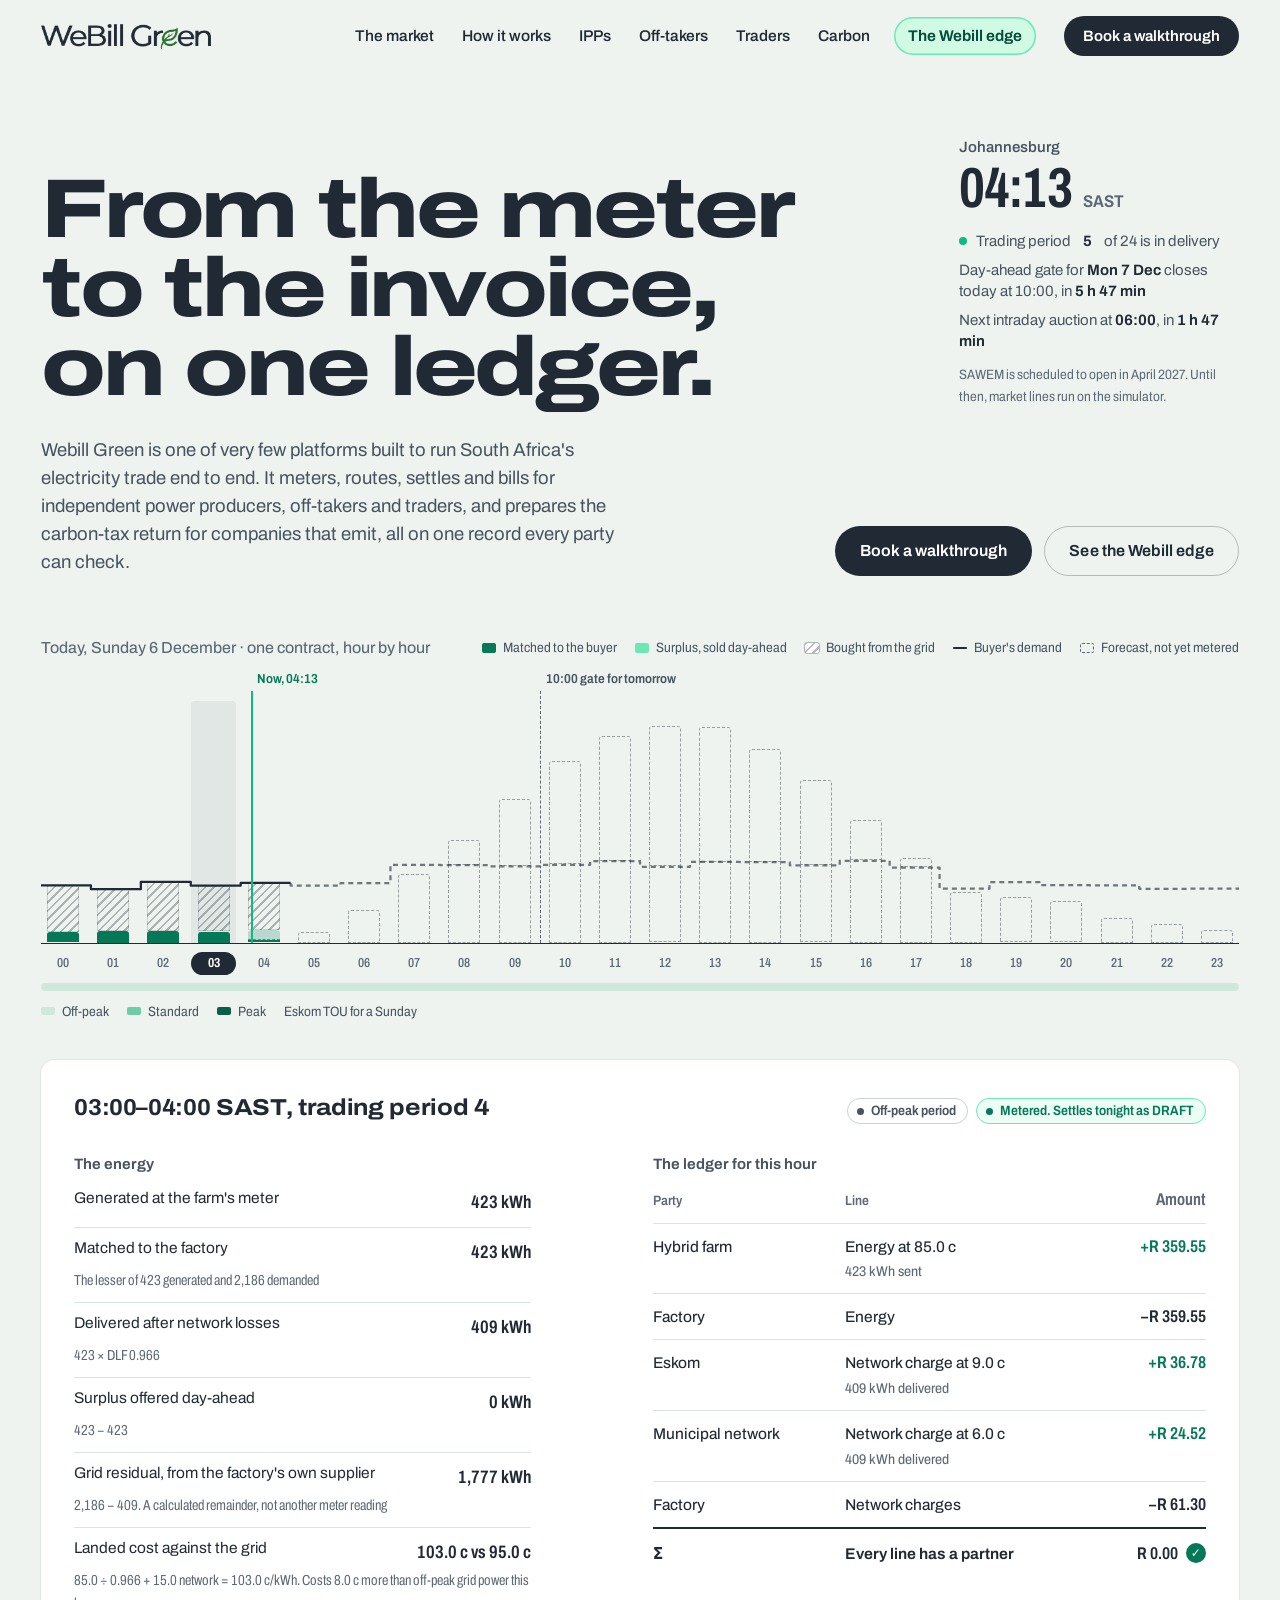
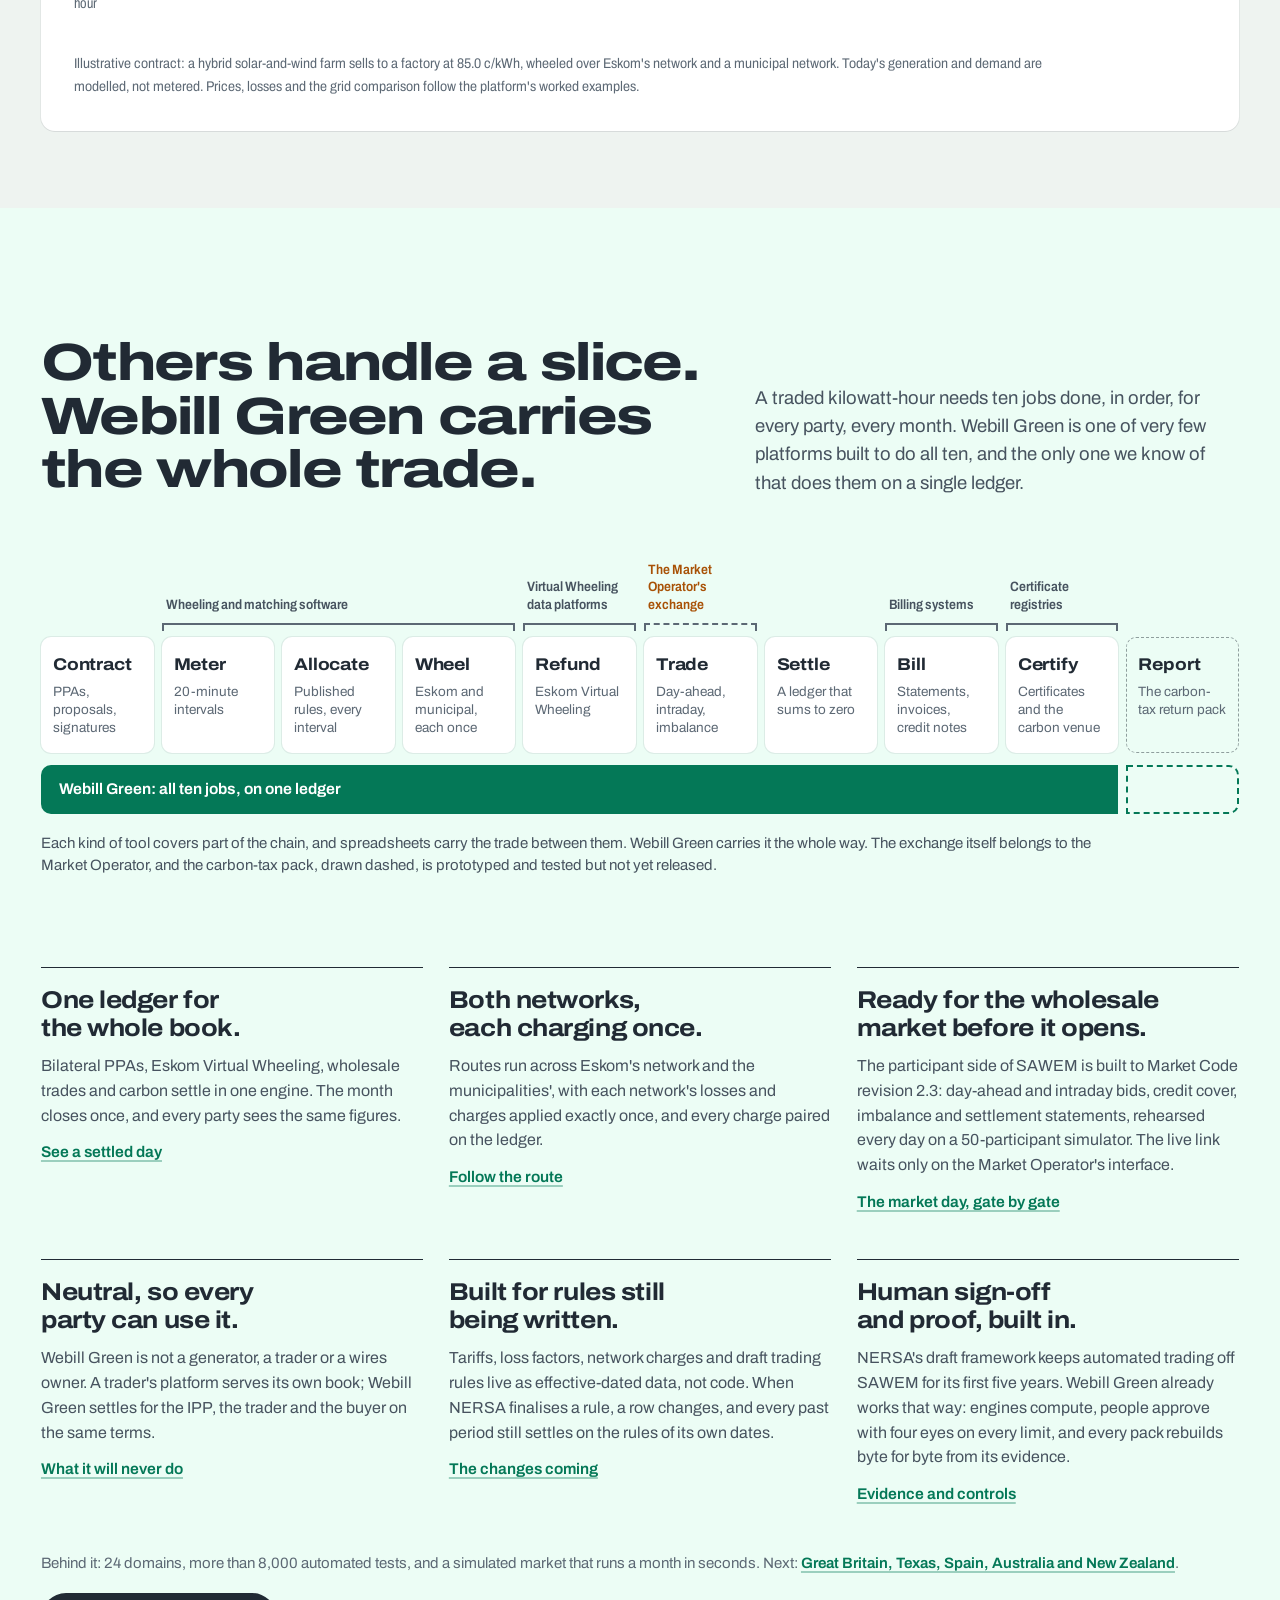
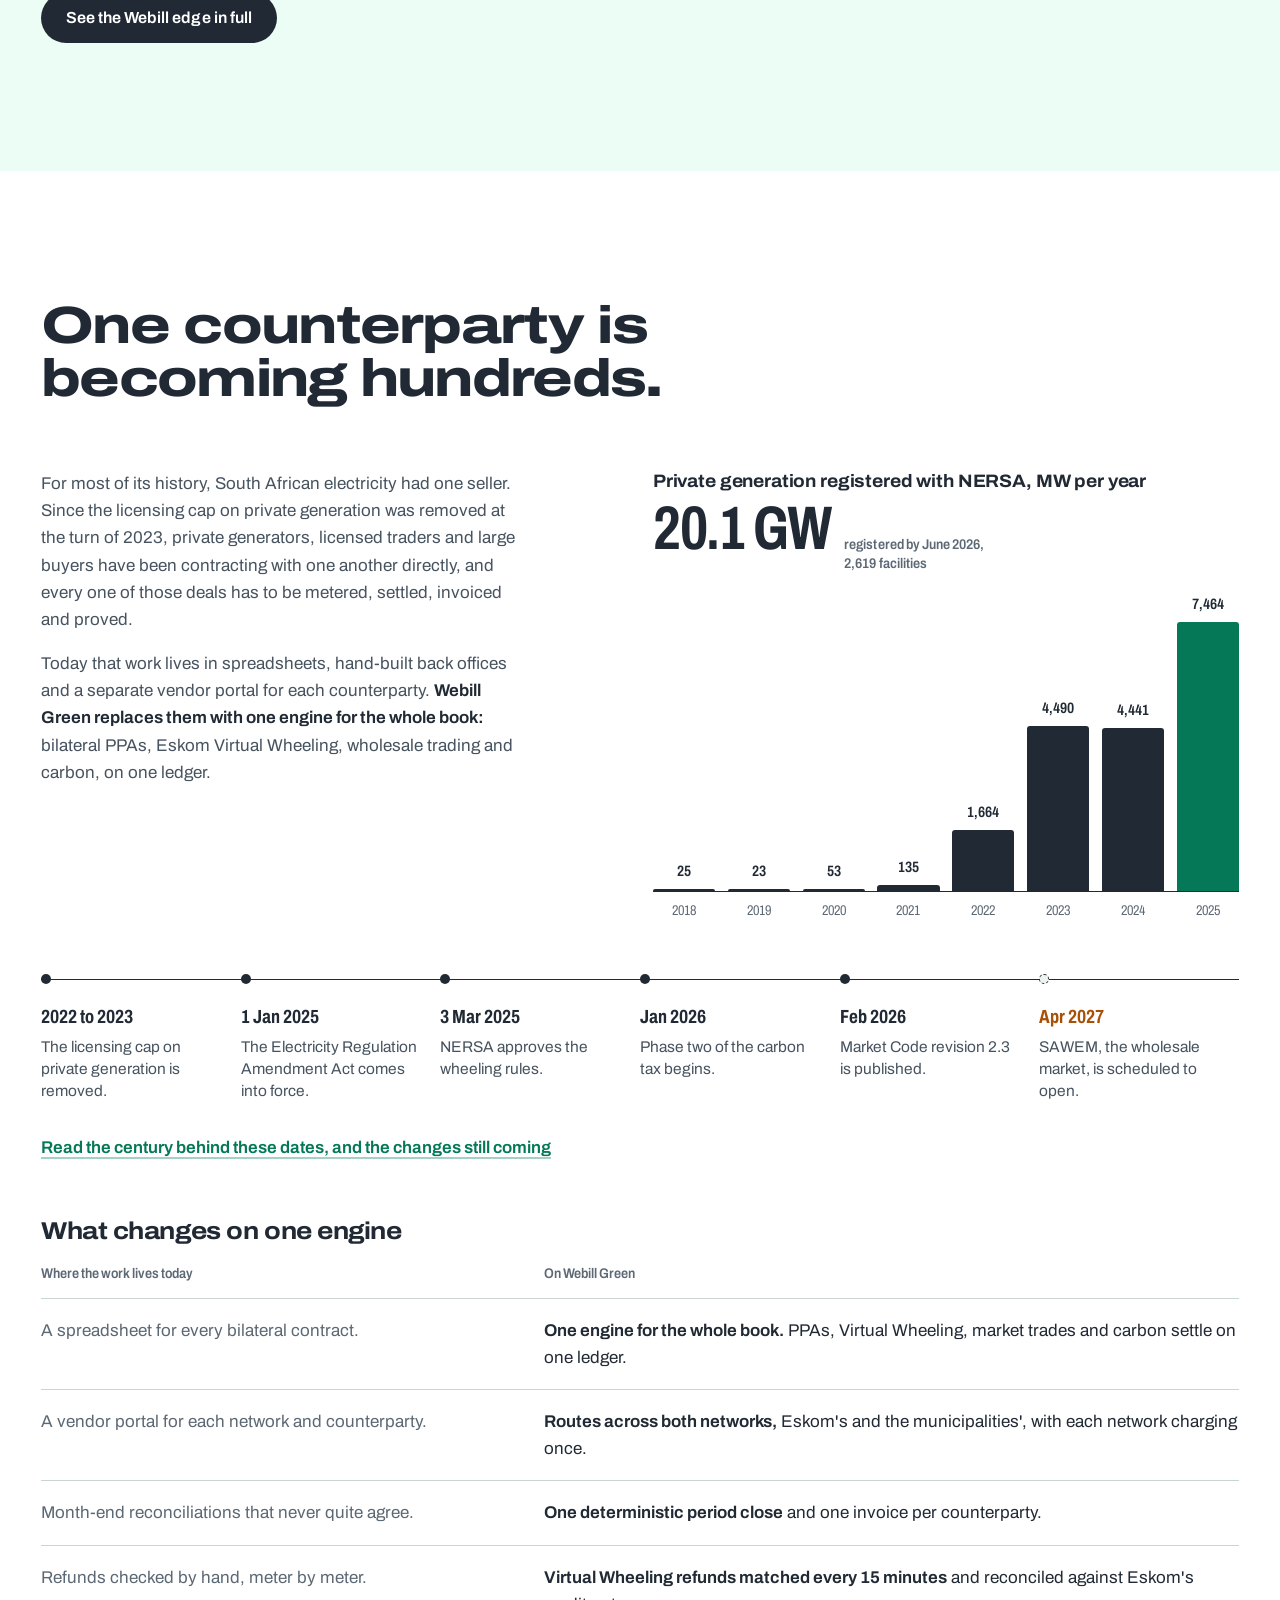
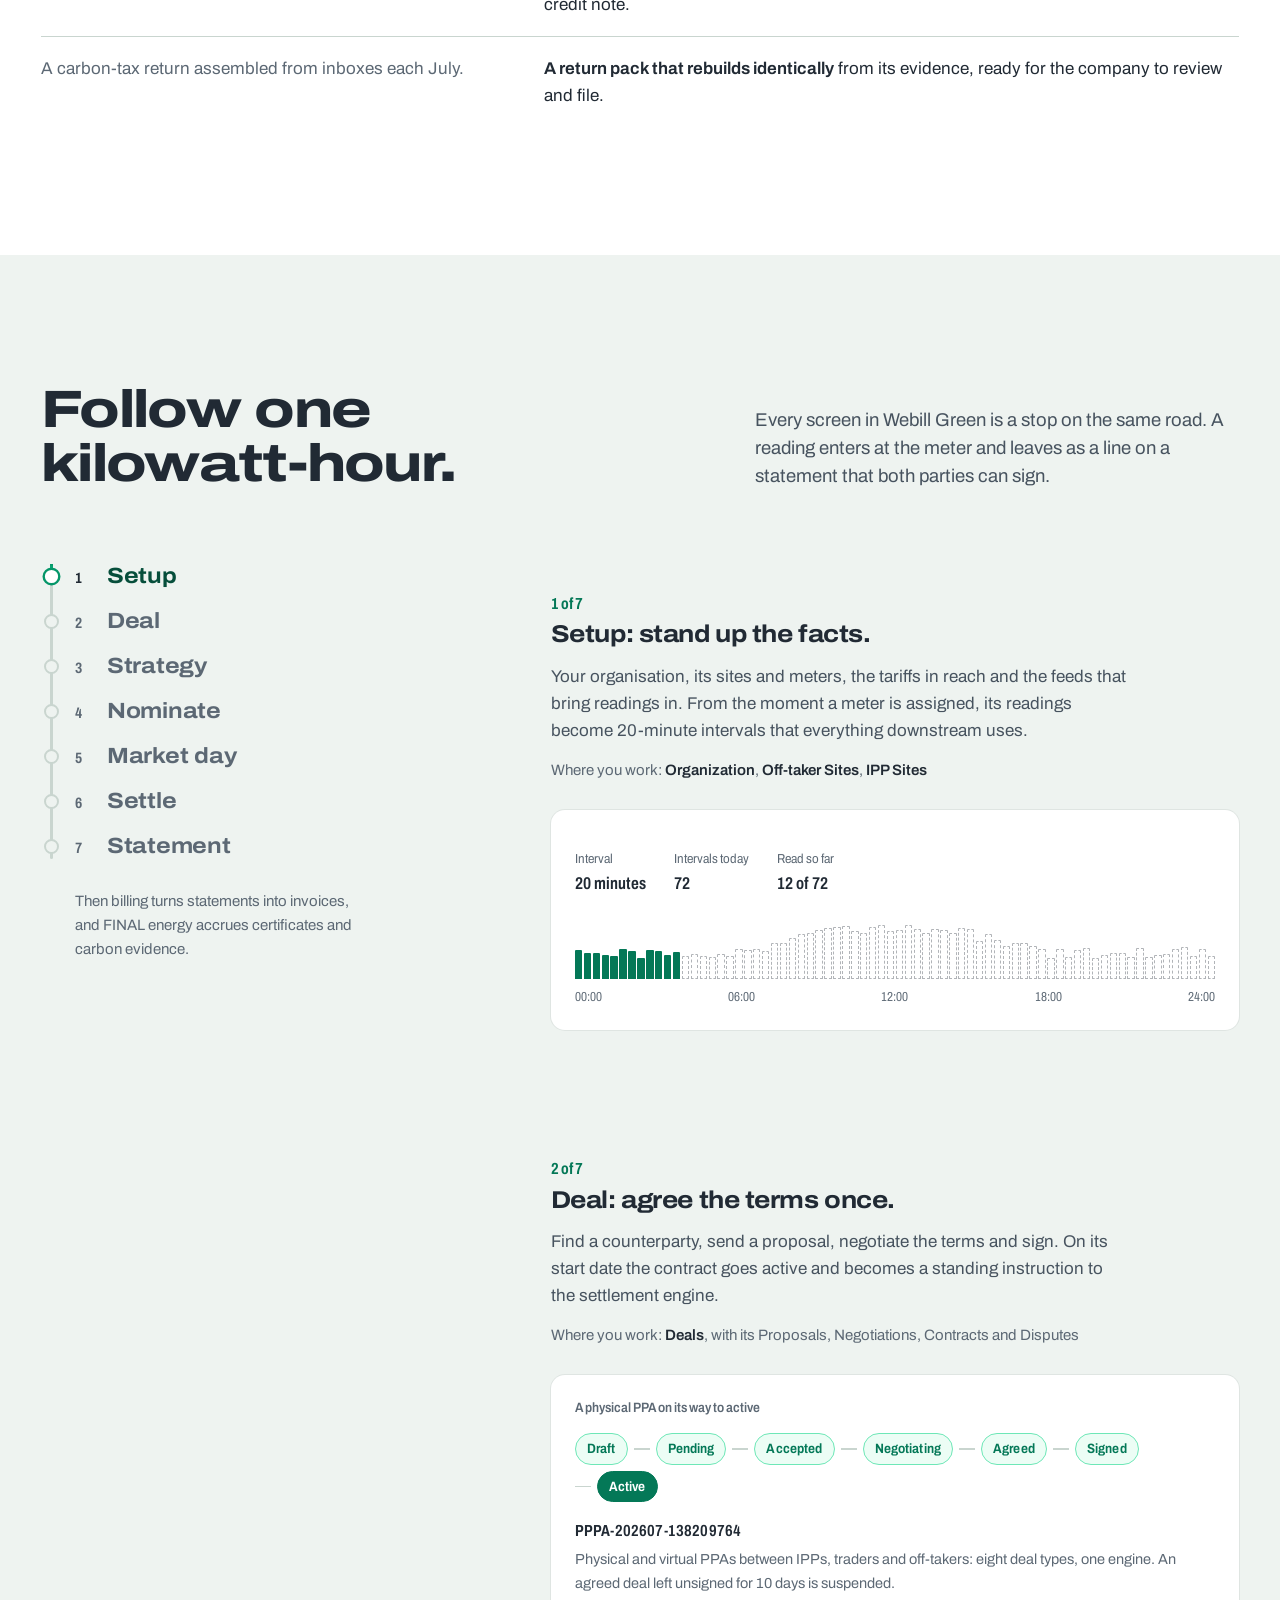
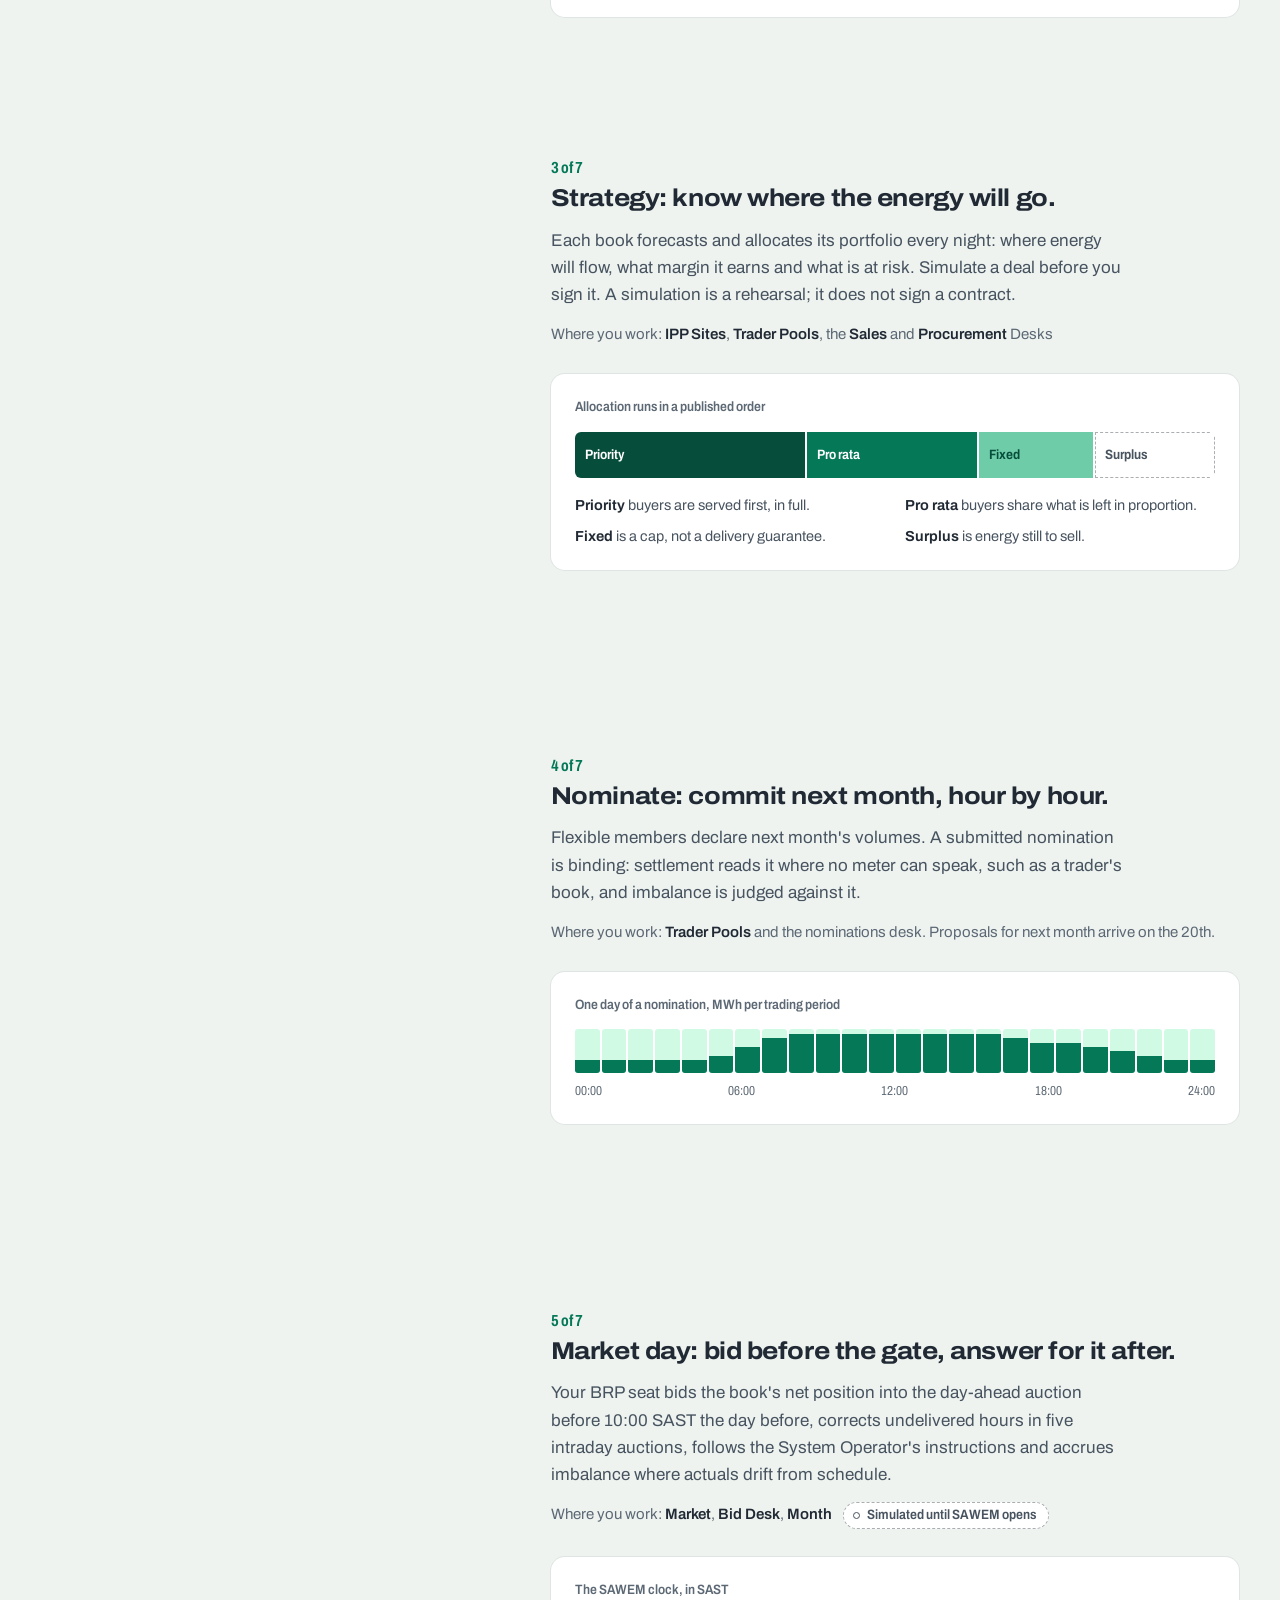
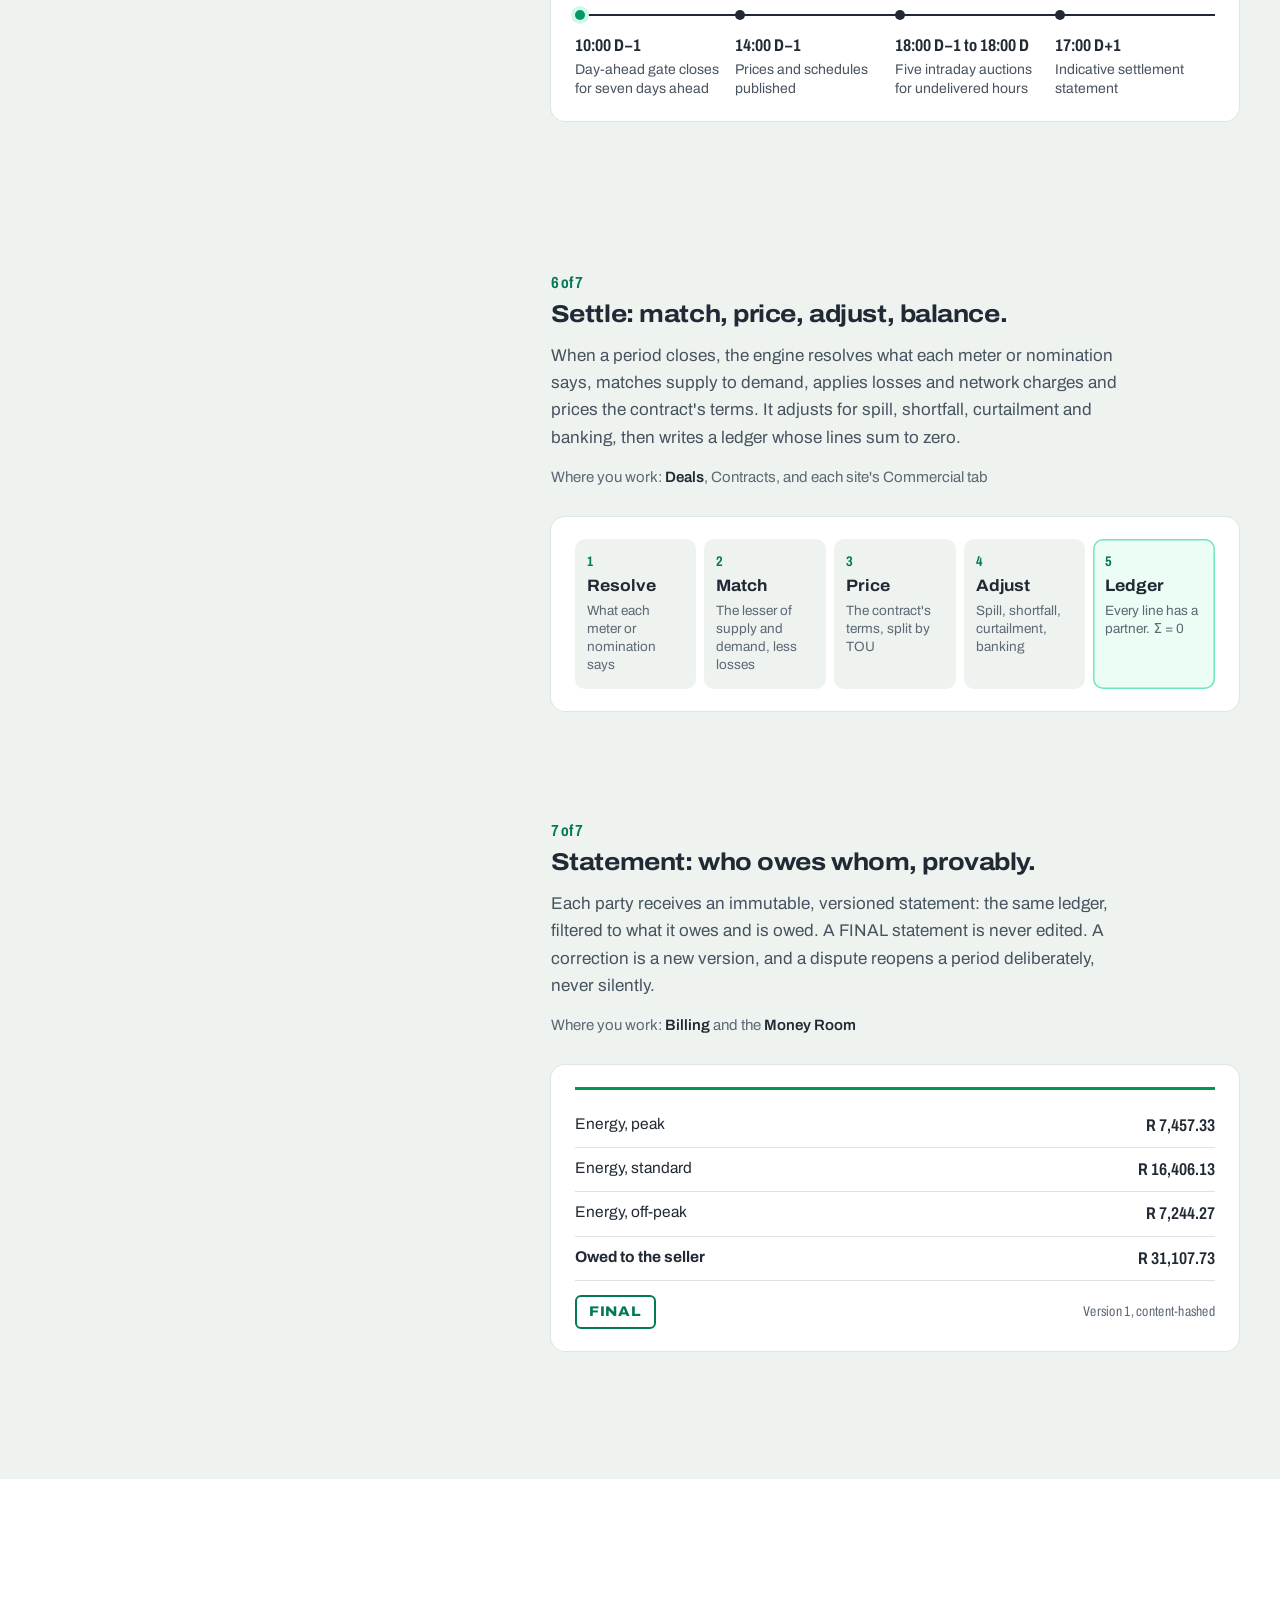
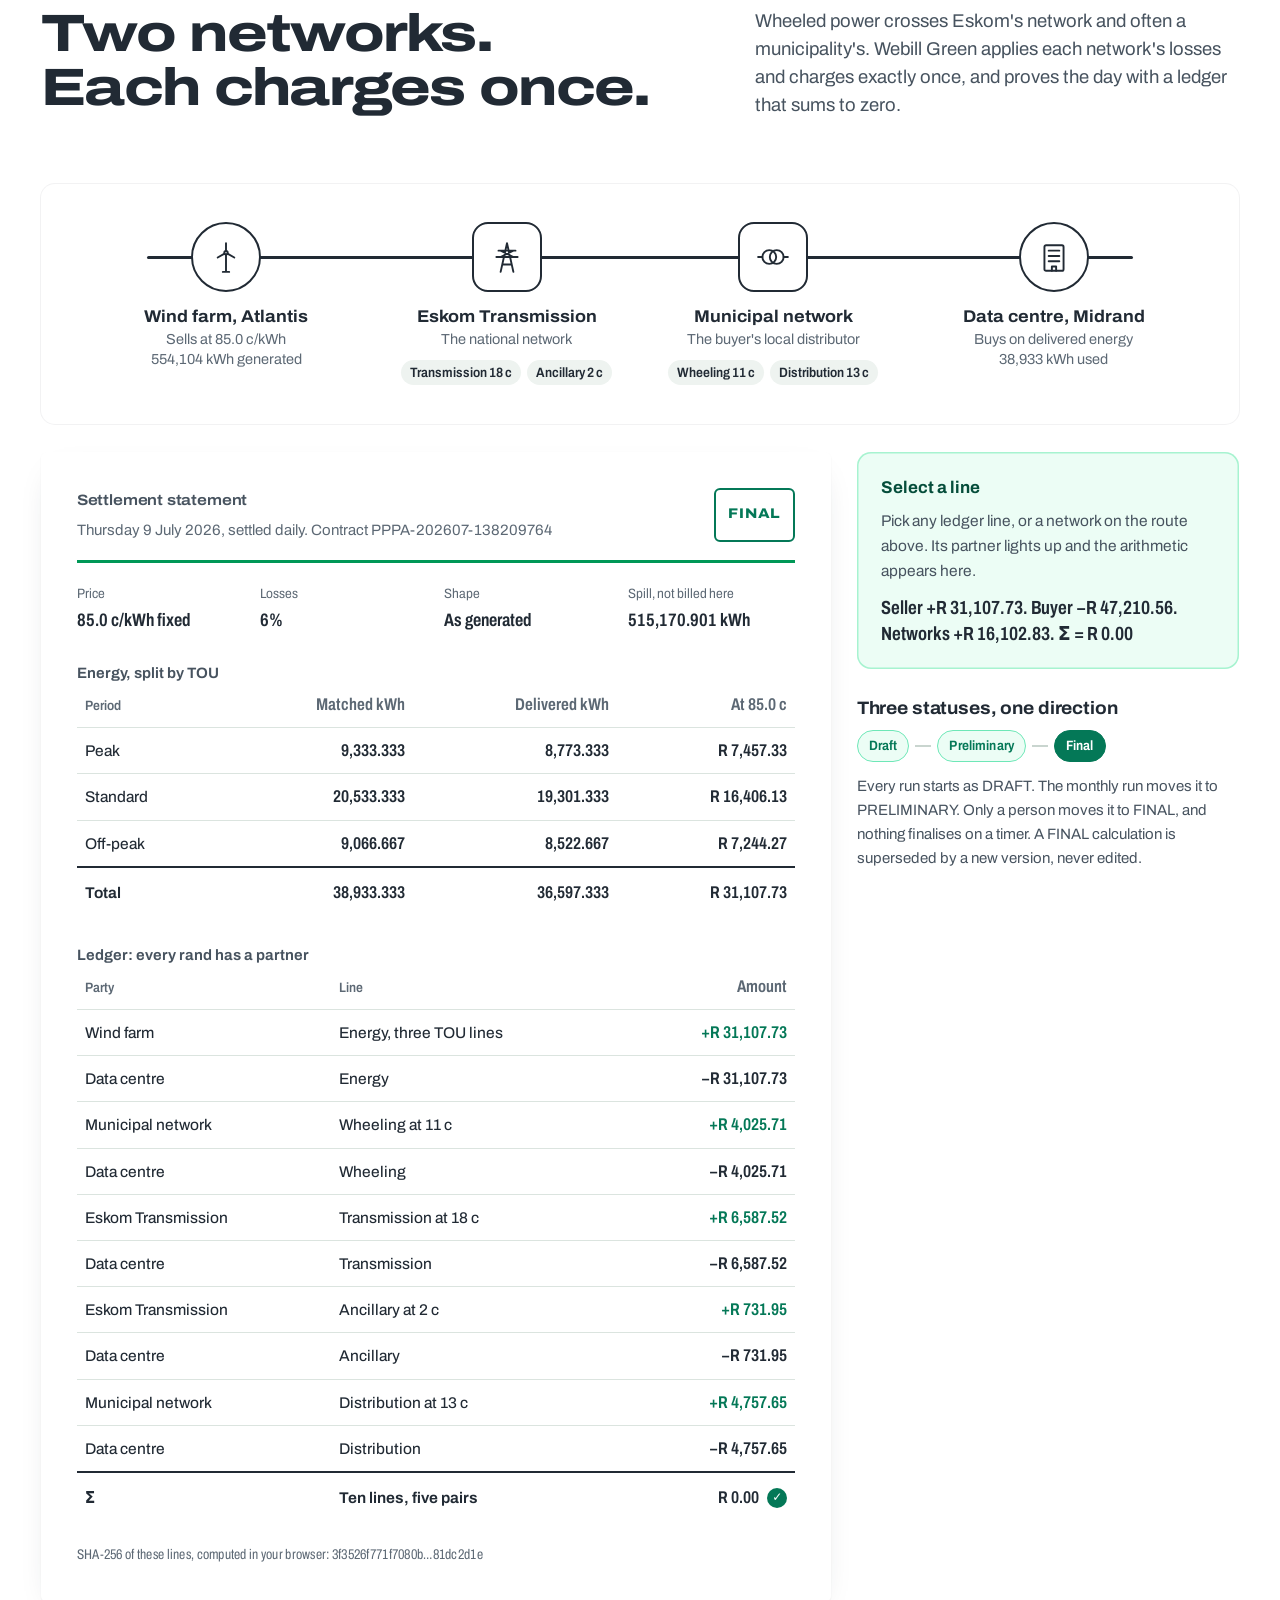
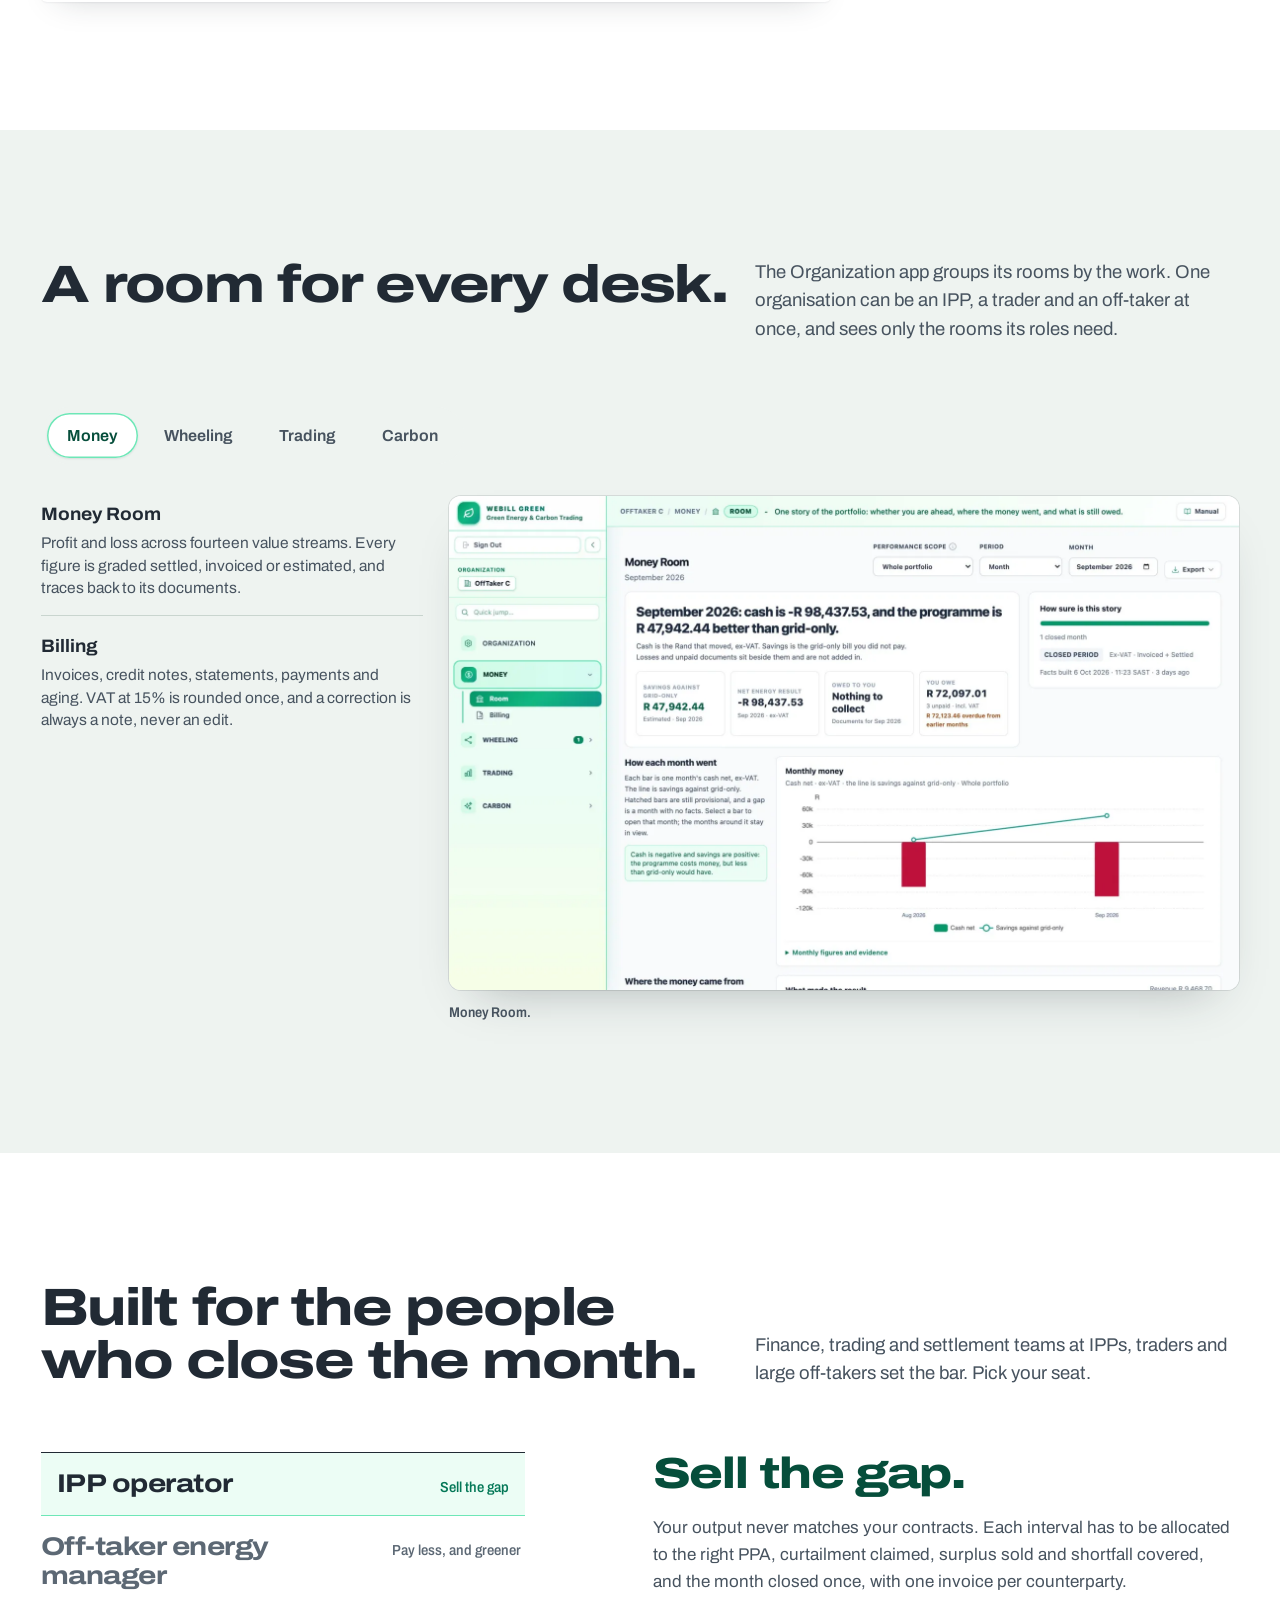
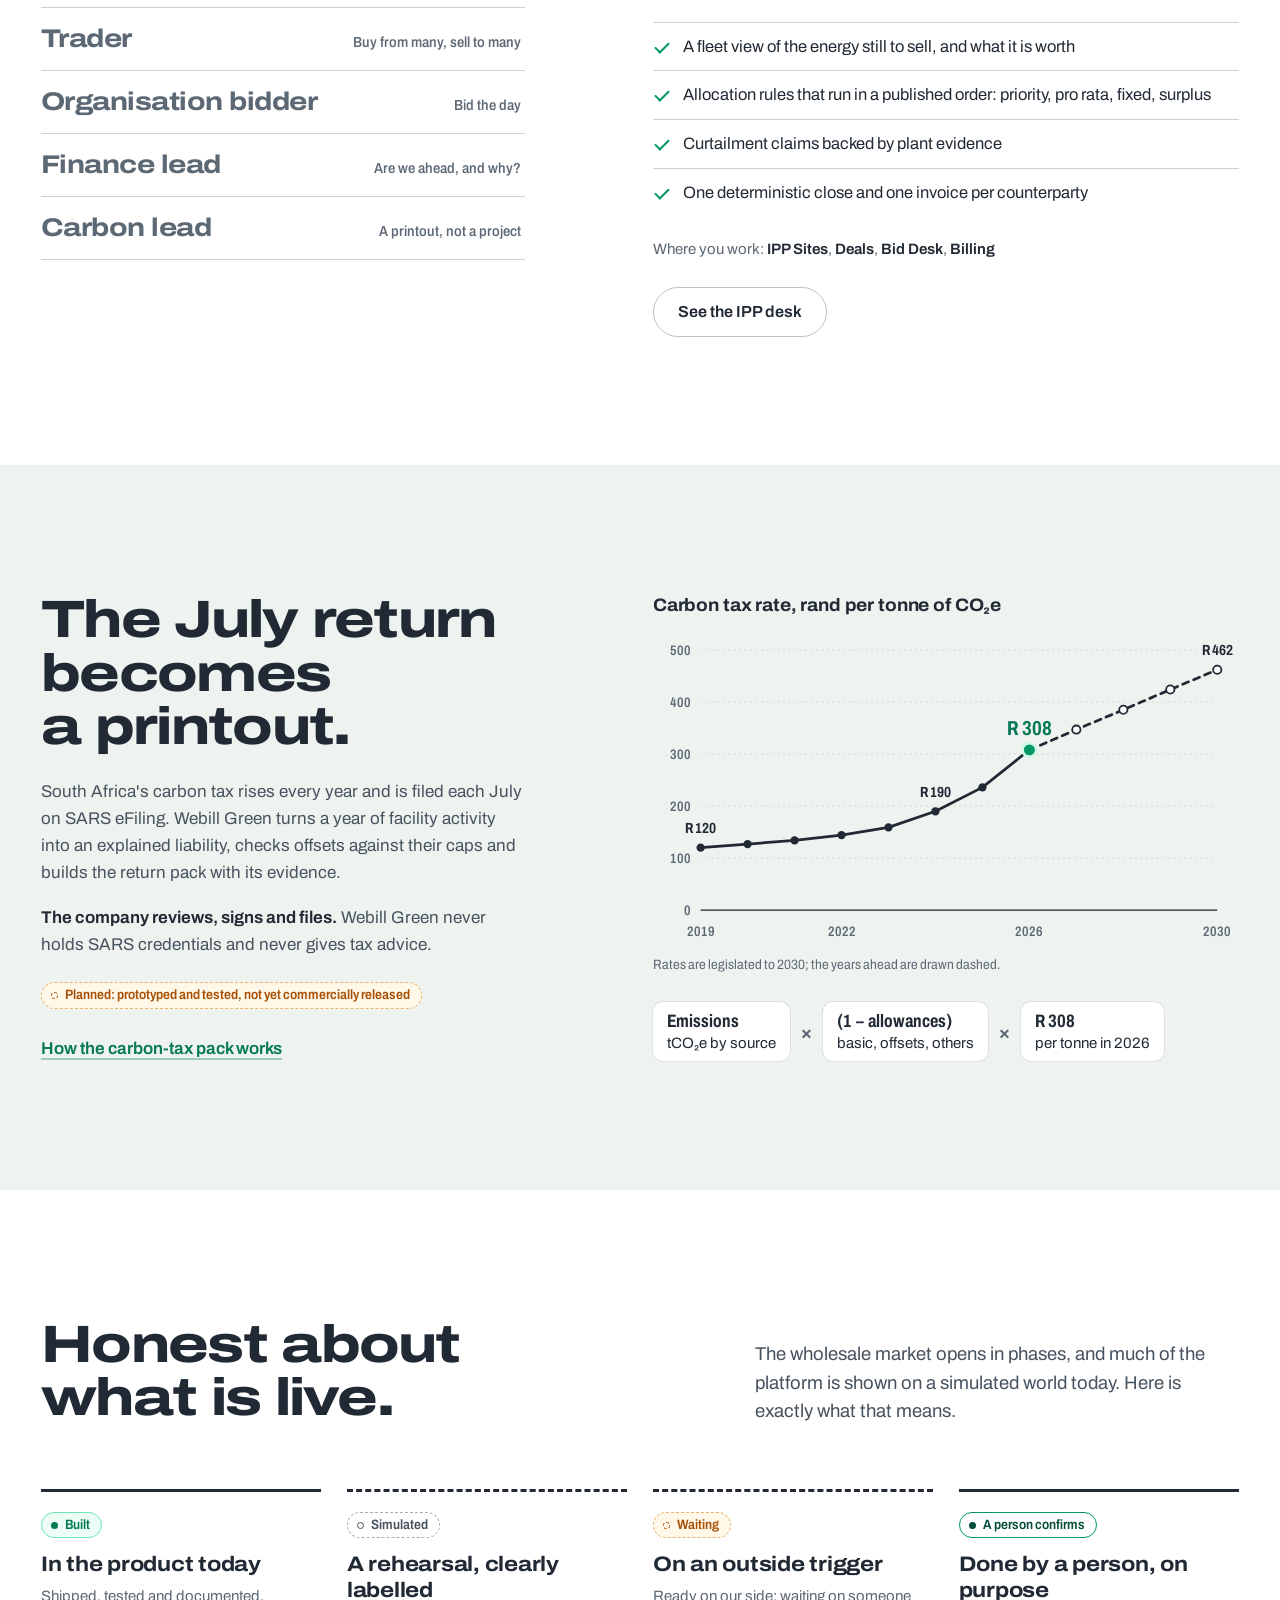
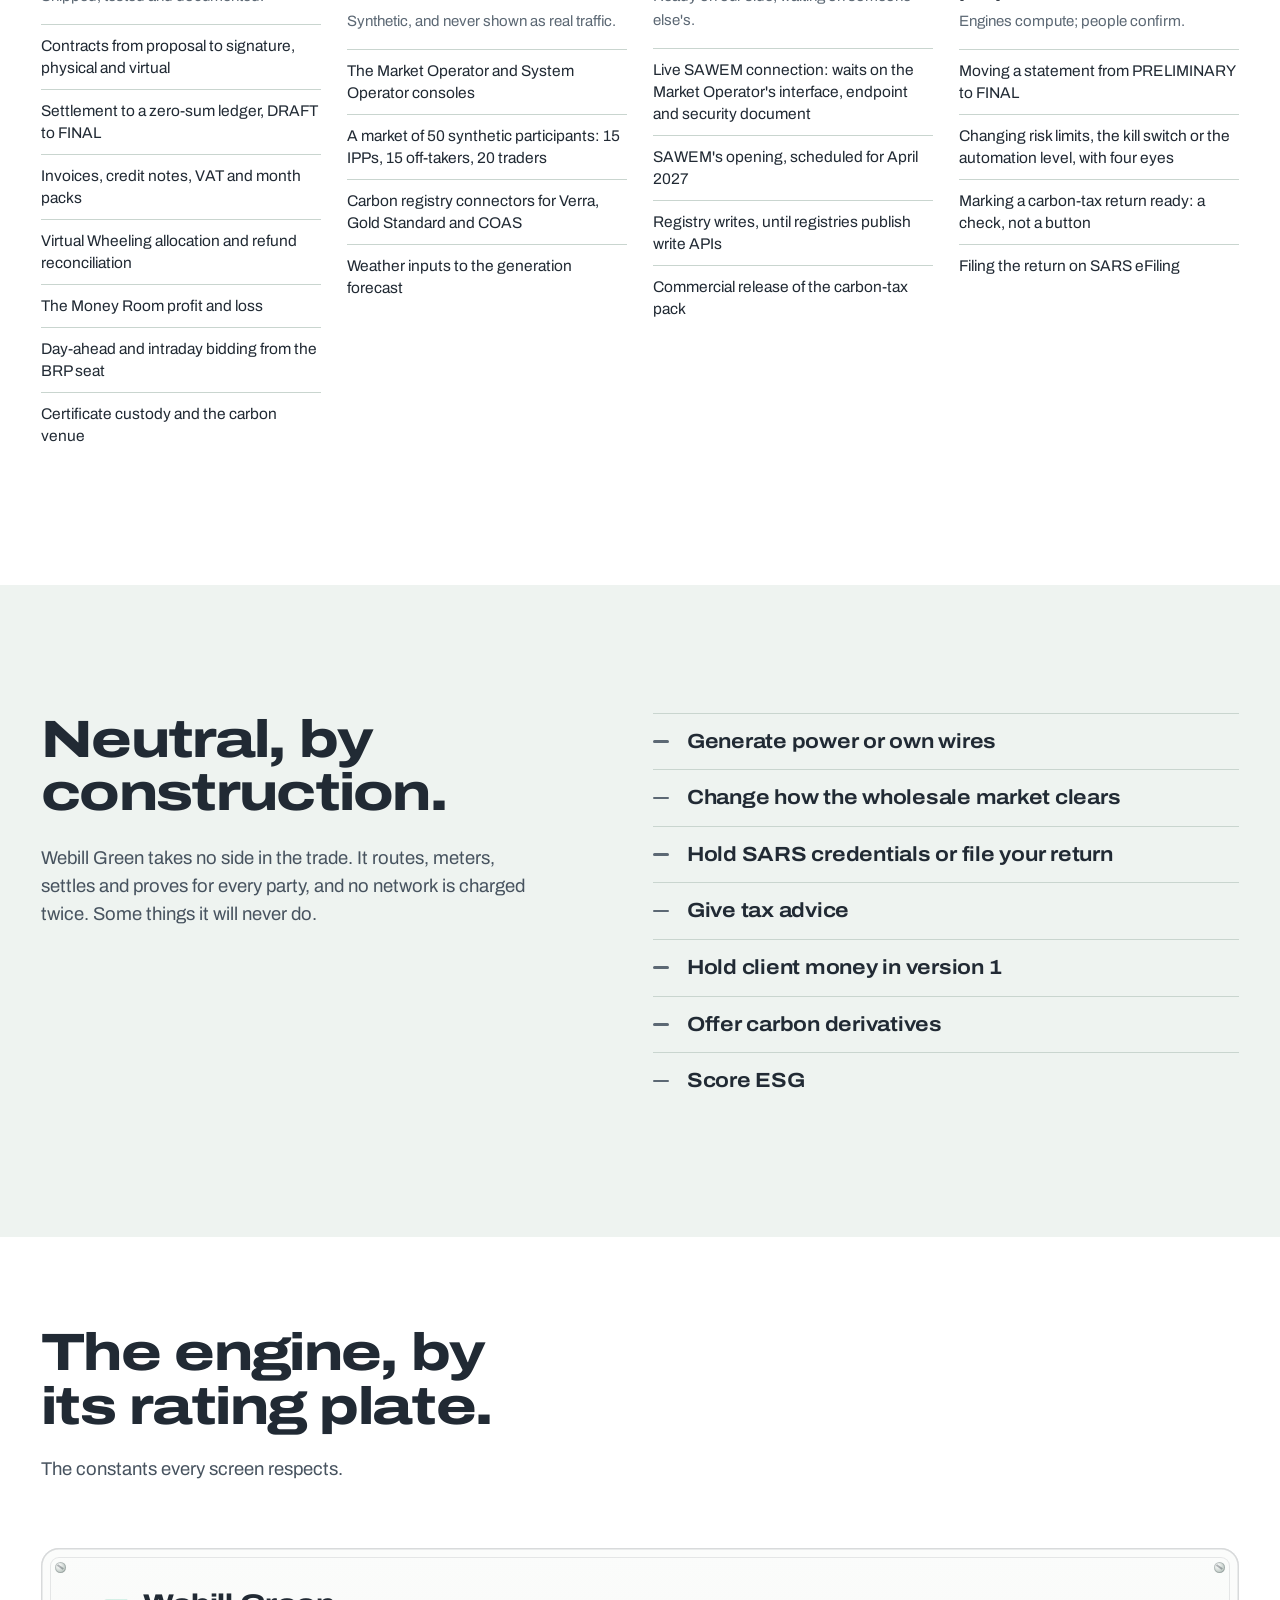
==== index.html @ 42616cff "Add the Webill Green public website Eight static pages: home, the Webill edge with the roll-out, the" ====
<!doctype html>
<html lang="en-ZA">
<head>
  <meta charset="utf-8">
  <meta name="viewport" content="width=device-width, initial-scale=1">
  <title>Webill Green · The Traded Electricity Platform</title>
  <meta name="description" content="Webill Green meters, routes, settles and bills traded electricity for IPPs, off-takers and traders in South Africa, and prepares the carbon-tax return for companies that emit.">
  <meta name="theme-color" content="#059669">
  <link rel="icon" href="assets/webill-green-mark.png" type="image/png">
  <link rel="preconnect" href="https://fonts.googleapis.com">
  <link rel="preconnect" href="https://fonts.gstatic.com" crossorigin>
  <link href="https://fonts.googleapis.com/css2?family=Archivo:wdth,wght@62..125,100..900&display=swap" rel="stylesheet">
  <link rel="stylesheet" href="assets/site.css">
  <script>document.documentElement.classList.add("js")</script>
</head>
<body>
  <a class="skip-link" href="#main">Skip to content</a>

  <header class="site-header" data-header>
    <div class="wrap site-header__inner">
      <a class="brand" href="index.html" aria-label="Webill Green home">
        <img src="assets/webill-green-logo.png" alt="Webill Green" width="1100" height="162">
      </a>
      <nav class="site-nav" id="site-nav" aria-label="Main">
        <a href="market.html">The market</a>
        <a href="how-it-works.html">How it works</a>
        <a href="ipps.html">IPPs</a>
        <a href="off-takers.html">Off-takers</a>
        <a href="traders.html">Traders</a>
        <a href="carbon.html">Carbon</a>
        <a class="site-nav__edge" href="edge.html">The Webill edge</a>
      </nav>
      <div class="site-header__actions">
        <a class="btn btn--ink btn--small" href="#walkthrough">Book a walkthrough</a>
        <button class="menu-toggle" type="button" aria-expanded="false" aria-controls="site-nav" data-menu-toggle>
          <span class="menu-toggle__bars" aria-hidden="true"><span></span><span></span><span></span></span>
          Menu
        </button>
      </div>
    </div>
  </header>

  <main id="main">

    <!-- Hero: today's trading day, live in SAST -->
    <section class="hero" aria-labelledby="hero-title">
      <div class="wrap">
        <div class="hero__top">
          <h1 class="h-display hero__title" id="hero-title">From the meter to the invoice, on one ledger.</h1>

          <div class="hero__clock" data-clock aria-live="off">
            <div>
              <p class="clock__city">Johannesburg</p>
              <p class="clock__time"><span data-clock-time>--:--</span><span class="clock__zone">SAST</span></p>
            </div>
            <div class="clock__lines">
              <p class="clock__line clock__line--now">Trading period&nbsp;<strong data-clock-period>--</strong>&nbsp;of 24 is in delivery</p>
              <p class="clock__line" data-clock-gate>Next day-ahead gate at 10:00 SAST</p>
              <p class="clock__line" data-clock-idm>Next intraday auction</p>
              <p class="clock__honest">SAWEM is scheduled to open in April 2027. Until then, market lines run on the simulator.</p>
            </div>
          </div>

          <p class="lede hero__lede">Webill Green is one of very few platforms built to run South Africa's electricity trade end to end. It meters, routes, settles and bills for independent power producers, off-takers and traders, and prepares the carbon-tax return for companies that emit, all on one record every party can check.</p>

          <div class="btn-row hero__ctas">
            <a class="btn btn--ink" href="#walkthrough">Book a walkthrough</a>
            <a class="btn btn--ghost" href="edge.html">See the Webill edge</a>
          </div>
        </div>

        <div class="day" data-day>
          <div class="day__meta">
            <p class="day__title"><span data-day-date>Today</span> <span>· one contract, hour by hour</span></p>
            <div class="legend" aria-hidden="true">
              <span class="legend__item"><span class="swatch swatch--matched"></span>Matched to the buyer</span>
              <span class="legend__item"><span class="swatch swatch--surplus"></span>Surplus, sold day-ahead</span>
              <span class="legend__item"><span class="swatch swatch--short"></span>Bought from the grid</span>
              <span class="legend__item"><span class="swatch swatch--demand"></span>Buyer's demand</span>
              <span class="legend__item"><span class="swatch swatch--forecast"></span>Forecast, not yet metered</span>
            </div>
          </div>

          <div class="day__chart" data-day-chart>
            <div class="day__cols" role="group" aria-label="Trading periods for today. Select an hour to see its working." data-day-cols></div>
            <svg class="day__overlay" data-day-overlay preserveAspectRatio="none" aria-hidden="true"></svg>
          </div>
          <div class="day__axis" aria-hidden="true" data-day-axis></div>
          <div class="day__tou" aria-hidden="true" data-day-tou></div>
          <div class="day__tou-key" aria-hidden="true">
            <span class="legend__item"><span class="swatch tou--offpeak"></span>Off-peak</span>
            <span class="legend__item"><span class="swatch tou--standard"></span>Standard</span>
            <span class="legend__item"><span class="swatch tou--peak"></span>Peak</span>
            <span class="legend__item" data-day-season>Eskom TOU periods for today</span>
          </div>

          <article class="working" data-working aria-live="polite">
            <header class="working__head">
              <h2 class="working__when" data-w-when>Select an hour</h2>
              <div class="working__state" data-w-state></div>
            </header>
            <div class="working__energy">
              <h3>The energy</h3>
              <ol class="steps" data-w-energy></ol>
            </div>
            <div class="working__money">
              <h3>The ledger for this hour</h3>
              <table class="ledger" data-w-ledger>
                <thead><tr><th scope="col">Party</th><th scope="col">Line</th><th scope="col" class="amt">Amount</th></tr></thead>
                <tbody></tbody>
                <tfoot></tfoot>
              </table>
            </div>
            <p class="working__note">Illustrative contract: a hybrid solar-and-wind farm sells to a factory at 85.0&nbsp;c/kWh, wheeled over Eskom's network and a municipal network. Today's generation and demand are modelled, not metered. Prices, losses and the grid comparison follow the platform's worked examples.</p>
          </article>
        </div>
      </div>
    </section>

    <!-- Why Webill Green: the whole chain, and why it is ahead -->
    <section class="section section--wash" id="ahead" aria-labelledby="ahead-title">
      <div class="wrap">
        <div class="section-head section-head--split">
          <h2 class="h-section" id="ahead-title">Others handle a slice. Webill Green carries the whole trade.</h2>
          <p class="lede">A traded kilowatt-hour needs ten jobs done, in order, for every party, every month. Webill Green is one of very few platforms built to do all ten, and the only one we know of that does them on a single ledger.</p>
        </div>

        <figure class="cover" aria-labelledby="cover-cap">
          <div class="cover__grid">
            <p class="cover__field" style="grid-column:2 / span 3">Wheeling and matching software</p>
            <p class="cover__field" style="grid-column:5 / span 1">Virtual Wheeling data platforms</p>
            <p class="cover__field cover__field--mo" style="grid-column:6 / span 1">The Market Operator's exchange</p>
            <p class="cover__field" style="grid-column:8 / span 1">Billing systems</p>
            <p class="cover__field" style="grid-column:9 / span 1">Certificate registries</p>

            <ol class="cover__steps">
              <li><strong>Contract</strong><small>PPAs, proposals, signatures</small></li>
              <li><strong>Meter</strong><small>20-minute intervals</small><span class="cover__also">Also covered by wheeling and matching software</span></li>
              <li><strong>Allocate</strong><small>Published rules, every interval</small><span class="cover__also">Also covered by wheeling and matching software</span></li>
              <li><strong>Wheel</strong><small>Eskom and municipal, each once</small><span class="cover__also">Also covered by wheeling and matching software</span></li>
              <li><strong>Refund</strong><small>Eskom Virtual Wheeling</small><span class="cover__also">Also covered by Virtual Wheeling data platforms</span></li>
              <li><strong>Trade</strong><small>Day-ahead, intraday, imbalance</small><span class="cover__also">The Market Operator runs the exchange; Webill Green is your side of it</span></li>
              <li><strong>Settle</strong><small>A ledger that sums to zero</small></li>
              <li><strong>Bill</strong><small>Statements, invoices, credit notes</small><span class="cover__also">Also covered by billing systems</span></li>
              <li><strong>Certify</strong><small>Certificates and the carbon venue</small><span class="cover__also">Registries issue; Webill Green mirrors and trades</span></li>
              <li class="is-planned"><strong>Report</strong><small>The carbon-tax return pack</small><span class="cover__also">Planned release</span></li>
            </ol>

            <p class="cover__bar"><span class="cover__bar-live">Webill Green: all ten jobs, on one ledger</span><span class="cover__bar-planned" aria-hidden="true"></span></p>
          </div>
          <figcaption class="cover__cap" id="cover-cap">Each kind of tool covers part of the chain, and spreadsheets carry the trade between them. Webill Green carries it the whole way. The exchange itself belongs to the Market Operator, and the carbon-tax pack, drawn dashed, is prototyped and tested but not yet released.</figcaption>
        </figure>

        <ul class="reasons">
          <li>
            <h3 class="h-sub">One ledger for the whole book.</h3>
            <p>Bilateral PPAs, Eskom Virtual Wheeling, wholesale trades and carbon settle in one engine. The month closes once, and every party sees the same figures.</p>
            <a class="text-link" href="#ledger">See a settled day</a>
          </li>
          <li>
            <h3 class="h-sub">Both networks, each charging once.</h3>
            <p>Routes run across Eskom's network and the municipalities', with each network's losses and charges applied exactly once, and every charge paired on the ledger.</p>
            <a class="text-link" href="#ledger">Follow the route</a>
          </li>
          <li>
            <h3 class="h-sub">Ready for the wholesale market before it opens.</h3>
            <p>The participant side of SAWEM is built to Market Code revision 2.3: day-ahead and intraday bids, credit cover, imbalance and settlement statements, rehearsed every day on a 50-participant simulator. The live link waits only on the Market Operator's interface.</p>
            <a class="text-link" href="how-it-works.html#market-day">The market day, gate by gate</a>
          </li>
          <li>
            <h3 class="h-sub">Neutral, so every party can use it.</h3>
            <p>Webill Green is not a generator, a trader or a wires owner. A trader's platform serves its own book; Webill Green settles for the IPP, the trader and the buyer on the same terms.</p>
            <a class="text-link" href="#never-title">What it will never do</a>
          </li>
          <li>
            <h3 class="h-sub">Built for rules still being written.</h3>
            <p>Tariffs, loss factors, network charges and draft trading rules live as effective-dated data, not code. When NERSA finalises a rule, a row changes, and every past period still settles on the rules of its own dates.</p>
            <a class="text-link" href="market.html#coming">The changes coming</a>
          </li>
          <li>
            <h3 class="h-sub">Human sign-off and proof, built in.</h3>
            <p>NERSA's draft framework keeps automated trading off SAWEM for its first five years. Webill Green already works that way: engines compute, people approve with four eyes on every limit, and every pack rebuilds byte for byte from its evidence.</p>
            <a class="text-link" href="how-it-works.html#evidence">Evidence and controls</a>
          </li>
        </ul>
        <div class="ahead__foot">
          <p class="ahead__scale">Behind it: 24 domains, more than 8,000 automated tests, and a simulated market that runs a month in seconds. Next: <a class="text-link" href="edge.html#rollout">Great Britain, Texas, Spain, Australia and New Zealand</a>.</p>
          <a class="btn btn--ink" href="edge.html">See the Webill edge in full</a>
        </div>
      </div>
    </section>

    <!-- The market is being rewired -->
    <section class="section section--paper" aria-labelledby="rewire-title">
      <div class="wrap">
        <div class="section-head">
          <h2 class="h-section" id="rewire-title">One counterparty is becoming hundreds.</h2>
        </div>
        <div class="rewire">
          <div class="rewire__copy prose">
            <p>For most of its history, South African electricity had one seller. Since the licensing cap on private generation was removed at the turn of 2023, private generators, licensed traders and large buyers have been contracting with one another directly, and every one of those deals has to be metered, settled, invoiced and proved.</p>
            <p>Today that work lives in spreadsheets, hand-built back offices and a separate vendor portal for each counterparty. <strong>Webill Green replaces them with one engine for the whole book:</strong> bilateral PPAs, Eskom Virtual Wheeling, wholesale trading and carbon, on one ledger.</p>
          </div>

          <figure class="rewire__chart" style="margin:0">
            <div class="bars__caption">
              <figcaption class="h-minor">Private generation registered with NERSA, MW per year</figcaption>
              <div class="total"><span class="figure-xl">20.1&nbsp;GW</span><span class="label">registered by June 2026,<br>2,619 facilities</span></div>
            </div>
            <div class="bars">
              <div class="bars__col" style="--i:0"><span class="bars__value">25</span><span class="bars__bar" style="height:0.4%"></span></div>
              <div class="bars__col" style="--i:1"><span class="bars__value">23</span><span class="bars__bar" style="height:0.36%"></span></div>
              <div class="bars__col" style="--i:2"><span class="bars__value">53</span><span class="bars__bar" style="height:0.8%"></span></div>
              <div class="bars__col" style="--i:3"><span class="bars__value">135</span><span class="bars__bar" style="height:2%"></span></div>
              <div class="bars__col" style="--i:4"><span class="bars__value">1,664</span><span class="bars__bar" style="height:20.4%"></span></div>
              <div class="bars__col" style="--i:5"><span class="bars__value">4,490</span><span class="bars__bar" style="height:55.1%"></span></div>
              <div class="bars__col" style="--i:6"><span class="bars__value">4,441</span><span class="bars__bar" style="height:54.5%"></span></div>
              <div class="bars__col bars__col--lit" style="--i:7"><span class="bars__value">7,464</span><span class="bars__bar" style="height:91.6%"></span></div>
            </div>
            <div class="bars__axis" aria-hidden="true"><span>2018</span><span>2019</span><span>2020</span><span>2021</span><span>2022</span><span>2023</span><span>2024</span><span>2025</span></div>
          </figure>

          <ol class="timeline" aria-label="Reforms opening the market">
            <li><p class="timeline__date">2022 to 2023</p><p class="timeline__what">The licensing cap on private generation is removed.</p></li>
            <li><p class="timeline__date">1 Jan 2025</p><p class="timeline__what">The Electricity Regulation Amendment Act comes into force.</p></li>
            <li><p class="timeline__date">3 Mar 2025</p><p class="timeline__what">NERSA approves the wheeling rules.</p></li>
            <li><p class="timeline__date">Jan 2026</p><p class="timeline__what">Phase two of the carbon tax begins.</p></li>
            <li><p class="timeline__date">Feb 2026</p><p class="timeline__what">Market Code revision 2.3 is published.</p></li>
            <li class="is-ahead"><p class="timeline__date">Apr 2027</p><p class="timeline__what">SAWEM, the wholesale market, is scheduled to open.</p></li>
          </ol>
          <p class="rewire__more"><a class="text-link" href="market.html">Read the century behind these dates, and the changes still coming</a></p>

          <table class="contrast">
            <caption class="h-sub">What changes on one engine</caption>
            <thead><tr><th scope="col">Where the work lives today</th><th scope="col">On Webill Green</th></tr></thead>
            <tbody>
              <tr><td>A spreadsheet for every bilateral contract.</td><td><strong>One engine for the whole book.</strong> PPAs, Virtual Wheeling, market trades and carbon settle on one ledger.</td></tr>
              <tr><td>A vendor portal for each network and counterparty.</td><td><strong>Routes across both networks,</strong> Eskom's and the municipalities', with each network charging once.</td></tr>
              <tr><td>Month-end reconciliations that never quite agree.</td><td><strong>One deterministic period close</strong> and one invoice per counterparty.</td></tr>
              <tr><td>Refunds checked by hand, meter by meter.</td><td><strong>Virtual Wheeling refunds matched every 15 minutes</strong> and reconciled against Eskom's credit note.</td></tr>
              <tr><td>A carbon-tax return assembled from inboxes each July.</td><td><strong>A return pack that rebuilds identically</strong> from its evidence, ready for the company to review and file.</td></tr>
            </tbody>
          </table>
        </div>
      </div>
    </section>

    <!-- Lifecycle spine -->
    <section class="section" id="lifecycle" aria-labelledby="spine-title">
      <div class="wrap">
        <div class="section-head section-head--split">
          <h2 class="h-section" id="spine-title">Follow one kilowatt-hour.</h2>
          <p class="lede">Every screen in Webill Green is a stop on the same road. A reading enters at the meter and leaves as a line on a statement that both parties can sign.</p>
        </div>

        <div class="spine" data-spine>
          <aside class="spine__rail" aria-label="Lifecycle stops">
            <div class="spine__rail-inner">
              <ol class="spine__stops">
                <li class="spine__progress" data-spine-progress aria-hidden="true"></li>
                <li class="spine__stop" data-stop="setup"><a href="#stage-setup"><span class="spine__num">1</span><span class="spine__name">Setup</span></a></li>
                <li class="spine__stop" data-stop="deal"><a href="#stage-deal"><span class="spine__num">2</span><span class="spine__name">Deal</span></a></li>
                <li class="spine__stop" data-stop="strategy"><a href="#stage-strategy"><span class="spine__num">3</span><span class="spine__name">Strategy</span></a></li>
                <li class="spine__stop" data-stop="nominate"><a href="#stage-nominate"><span class="spine__num">4</span><span class="spine__name">Nominate</span></a></li>
                <li class="spine__stop" data-stop="market"><a href="#stage-market"><span class="spine__num">5</span><span class="spine__name">Market day</span></a></li>
                <li class="spine__stop" data-stop="settle"><a href="#stage-settle"><span class="spine__num">6</span><span class="spine__name">Settle</span></a></li>
                <li class="spine__stop" data-stop="statement"><a href="#stage-statement"><span class="spine__num">7</span><span class="spine__name">Statement</span></a></li>
              </ol>
              <p class="spine__after">Then billing turns statements into invoices, and FINAL energy accrues certificates and carbon evidence.</p>
            </div>
          </aside>

          <div class="spine__panels">
            <article class="stage" id="stage-setup" data-stage="setup">
              <p class="stage__num">1 of 7</p>
              <h3 class="h-sub stage__title">Setup: stand up the facts.</h3>
              <p class="stage__copy">Your organisation, its sites and meters, the tariffs in reach and the feeds that bring readings in. From the moment a meter is assigned, its readings become 20-minute intervals that everything downstream uses.</p>
              <p class="stage__where">Where you work: <strong>Organization</strong>, <strong>Off-taker Sites</strong>, <strong>IPP Sites</strong></p>
              <div class="artifact">
                <dl class="meterplate">
                  <div><dt>Interval</dt><dd>20 minutes</dd></div>
                  <div><dt>Intervals today</dt><dd data-meter-count>72</dd></div>
                  <div><dt>Read so far</dt><dd data-meter-read>--</dd></div>
                </dl>
                <div class="meterstrip" data-meterstrip aria-hidden="true"></div>
                <div class="meterstrip__axis" aria-hidden="true"><span>00:00</span><span>06:00</span><span>12:00</span><span>18:00</span><span>24:00</span></div>
              </div>
            </article>

            <article class="stage" id="stage-deal" data-stage="deal">
              <p class="stage__num">2 of 7</p>
              <h3 class="h-sub stage__title">Deal: agree the terms once.</h3>
              <p class="stage__copy">Find a counterparty, send a proposal, negotiate the terms and sign. On its start date the contract goes active and becomes a standing instruction to the settlement engine.</p>
              <p class="stage__where">Where you work: <strong>Deals</strong>, with its Proposals, Negotiations, Contracts and Disputes</p>
              <div class="artifact">
                <p class="artifact__cap">A physical PPA on its way to active</p>
                <ol class="rail">
                  <li><span class="rail__pill rail__pill--done">Draft</span></li>
                  <li><span class="rail__pill rail__pill--done">Pending</span></li>
                  <li><span class="rail__pill rail__pill--done">Accepted</span></li>
                  <li><span class="rail__pill rail__pill--done">Negotiating</span></li>
                  <li><span class="rail__pill rail__pill--done">Agreed</span></li>
                  <li><span class="rail__pill rail__pill--done">Signed</span></li>
                  <li><span class="rail__pill rail__pill--now">Active</span></li>
                </ol>
                <p class="ref">PPPA-202607-138209764</p>
                <p class="ref-note">Physical and virtual PPAs between IPPs, traders and off-takers: eight deal types, one engine. An agreed deal left unsigned for 10 days is suspended.</p>
              </div>
            </article>

            <article class="stage" id="stage-strategy" data-stage="strategy">
              <p class="stage__num">3 of 7</p>
              <h3 class="h-sub stage__title">Strategy: know where the energy will go.</h3>
              <p class="stage__copy">Each book forecasts and allocates its portfolio every night: where energy will flow, what margin it earns and what is at risk. Simulate a deal before you sign it. A simulation is a rehearsal; it does not sign a contract.</p>
              <p class="stage__where">Where you work: <strong>IPP Sites</strong>, <strong>Trader Pools</strong>, the <strong>Sales</strong> and <strong>Procurement</strong> Desks</p>
              <div class="artifact">
                <p class="artifact__cap">Allocation runs in a published order</p>
                <div class="tiers" aria-hidden="true">
                  <span class="tier--priority" style="flex:38">Priority</span>
                  <span class="tier--prorata" style="flex:27">Pro rata</span>
                  <span class="tier--fixed" style="flex:17">Fixed</span>
                  <span class="tier--surplus" style="flex:18">Surplus</span>
                </div>
                <div class="tiers-key">
                  <p><strong>Priority</strong> buyers are served first, in full.</p>
                  <p><strong>Pro rata</strong> buyers share what is left in proportion.</p>
                  <p><strong>Fixed</strong> is a cap, not a delivery guarantee.</p>
                  <p><strong>Surplus</strong> is energy still to sell.</p>
                </div>
              </div>
            </article>

            <article class="stage" id="stage-nominate" data-stage="nominate">
              <p class="stage__num">4 of 7</p>
              <h3 class="h-sub stage__title">Nominate: commit next month, hour by hour.</h3>
              <p class="stage__copy">Flexible members declare next month's volumes. A submitted nomination is binding: settlement reads it where no meter can speak, such as a trader's book, and imbalance is judged against it.</p>
              <p class="stage__where">Where you work: <strong>Trader Pools</strong> and the nominations desk. Proposals for next month arrive on the 20th.</p>
              <div class="artifact">
                <p class="artifact__cap">One day of a nomination, MWh per trading period</p>
                <div class="nomrow" data-nomrow aria-hidden="true"></div>
                <div class="meterstrip__axis" aria-hidden="true"><span>00:00</span><span>06:00</span><span>12:00</span><span>18:00</span><span>24:00</span></div>
              </div>
            </article>

            <article class="stage" id="stage-market" data-stage="market">
              <p class="stage__num">5 of 7</p>
              <h3 class="h-sub stage__title">Market day: bid before the gate, answer for it after.</h3>
              <p class="stage__copy">Your BRP seat bids the book's net position into the day-ahead auction before 10:00 SAST the day before, corrects undelivered hours in five intraday auctions, follows the System Operator's instructions and accrues imbalance where actuals drift from schedule.</p>
              <p class="stage__where">Where you work: <strong>Market</strong>, <strong>Bid Desk</strong>, <strong>Month</strong> <span class="chip chip--simulated" style="margin-left:8px">Simulated until SAWEM opens</span></p>
              <div class="artifact">
                <p class="artifact__cap">The SAWEM clock, in SAST</p>
                <ol class="mclock">
                  <li class="is-gate"><time>10:00 D−1</time><span>Day-ahead gate closes for seven days ahead</span></li>
                  <li><time>14:00 D−1</time><span>Prices and schedules published</span></li>
                  <li><time>18:00 D−1 to 18:00 D</time><span>Five intraday auctions for undelivered hours</span></li>
                  <li><time>17:00 D+1</time><span>Indicative settlement statement</span></li>
                </ol>
              </div>
            </article>

            <article class="stage" id="stage-settle" data-stage="settle">
              <p class="stage__num">6 of 7</p>
              <h3 class="h-sub stage__title">Settle: match, price, adjust, balance.</h3>
              <p class="stage__copy">When a period closes, the engine resolves what each meter or nomination says, matches supply to demand, applies losses and network charges and prices the contract's terms. It adjusts for spill, shortfall, curtailment and banking, then writes a ledger whose lines sum to zero.</p>
              <p class="stage__where">Where you work: <strong>Deals</strong>, Contracts, and each site's Commercial tab</p>
              <div class="artifact">
                <ol class="pipeline">
                  <li><b>1</b><strong>Resolve</strong><small>What each meter or nomination says</small></li>
                  <li><b>2</b><strong>Match</strong><small>The lesser of supply and demand, less losses</small></li>
                  <li><b>3</b><strong>Price</strong><small>The contract's terms, split by TOU</small></li>
                  <li><b>4</b><strong>Adjust</strong><small>Spill, shortfall, curtailment, banking</small></li>
                  <li><b>5</b><strong>Ledger</strong><small>Every line has a partner. Σ&nbsp;=&nbsp;0</small></li>
                </ol>
              </div>
            </article>

            <article class="stage" id="stage-statement" data-stage="statement">
              <p class="stage__num">7 of 7</p>
              <h3 class="h-sub stage__title">Statement: who owes whom, provably.</h3>
              <p class="stage__copy">Each party receives an immutable, versioned statement: the same ledger, filtered to what it owes and is owed. A FINAL statement is never edited. A correction is a new version, and a dispute reopens a period deliberately, never silently.</p>
              <p class="stage__where">Where you work: <strong>Billing</strong> and the <strong>Money Room</strong></p>
              <div class="artifact">
                <div class="stmt-mini">
                  <div class="stmt-mini__row"><span>Energy, peak</span><span>R 7,457.33</span></div>
                  <div class="stmt-mini__row"><span>Energy, standard</span><span>R 16,406.13</span></div>
                  <div class="stmt-mini__row"><span>Energy, off-peak</span><span>R 7,244.27</span></div>
                  <div class="stmt-mini__row"><span><strong>Owed to the seller</strong></span><span>R 31,107.73</span></div>
                  <div class="stmt-mini__foot">
                    <span class="stamp">FINAL</span>
                    <span class="hash">Version 1, content-hashed</span>
                  </div>
                </div>
              </div>
            </article>
          </div>
        </div>
      </div>
    </section>

    <!-- Route + statement: each network charges once, ledger sums to zero -->
    <section class="section section--paper" id="ledger" aria-labelledby="ledger-title">
      <div class="wrap">
        <div class="section-head section-head--split">
          <h2 class="h-section" id="ledger-title">Two networks. Each charges once.</h2>
          <p class="lede">Wheeled power crosses Eskom's network and often a municipality's. Webill Green applies each network's losses and charges exactly once, and proves the day with a ledger that sums to zero.</p>
        </div>

        <div class="route" data-route>
          <div class="route__line">
            <div class="node">
              <span class="node__symbol" aria-hidden="true">
                <svg viewBox="0 0 32 32" fill="none" stroke="currentColor" stroke-width="1.8" stroke-linecap="round" stroke-linejoin="round"><path d="M16 14v16M13 30h6"/><circle cx="16" cy="12" r="1.6"/><path d="M16 10.4V3M17.4 12.8l6.4 3.7M14.6 12.8l-6.4 3.7"/></svg>
              </span>
              <p class="node__name">Wind farm, Atlantis</p>
              <p class="node__sub">Sells at 85.0 c/kWh<br>554,104 kWh generated</p>
            </div>
            <button class="node node--network" type="button" aria-pressed="false" data-network="eskom">
              <span class="node__symbol" aria-hidden="true">
                <svg viewBox="0 0 32 32" fill="none" stroke="currentColor" stroke-width="1.8" stroke-linecap="round" stroke-linejoin="round"><path d="M16 3l-6 27M16 3l6 27M8 10h16M6 16h20M11.5 23h9M10 10l12 6M22 10l-12 6"/></svg>
              </span>
              <span class="node__name">Eskom Transmission</span>
              <span class="node__sub">The national network</span>
              <span class="node__charges"><span>Transmission 18 c</span><span>Ancillary 2 c</span></span>
            </button>
            <button class="node node--network" type="button" aria-pressed="false" data-network="muni">
              <span class="node__symbol" aria-hidden="true">
                <svg viewBox="0 0 32 32" fill="none" stroke="currentColor" stroke-width="1.8" stroke-linecap="round" stroke-linejoin="round"><circle cx="12.5" cy="16" r="6.5"/><circle cx="19.5" cy="16" r="6.5"/><path d="M2 16h4M26 16h4"/></svg>
              </span>
              <span class="node__name">Municipal network</span>
              <span class="node__sub">The buyer's local distributor</span>
              <span class="node__charges"><span>Wheeling 11 c</span><span>Distribution 13 c</span></span>
            </button>
            <div class="node">
              <span class="node__symbol" aria-hidden="true">
                <svg viewBox="0 0 32 32" fill="none" stroke="currentColor" stroke-width="1.8" stroke-linecap="round" stroke-linejoin="round"><rect x="7" y="5" width="18" height="24" rx="1.5"/><path d="M11 10h10M11 15h10M11 20h10M14 29v-4h4v4"/></svg>
              </span>
              <p class="node__name">Data centre, Midrand</p>
              <p class="node__sub">Buys on delivered energy<br>38,933 kWh used</p>
            </div>
          </div>
        </div>

        <div class="statement">
          <article class="doc statement__doc" data-statement>
            <header class="doc__head">
              <div>
                <h3 class="doc__title">Settlement statement</h3>
                <p class="doc__meta">Thursday 9 July 2026, settled daily. Contract PPPA-202607-138209764</p>
              </div>
              <span class="stamp">FINAL</span>
            </header>
            <dl class="doc__terms">
              <div><dt>Price</dt><dd>85.0 c/kWh fixed</dd></div>
              <div><dt>Losses</dt><dd>6%</dd></div>
              <div><dt>Shape</dt><dd>As generated</dd></div>
              <div><dt>Spill, not billed here</dt><dd>515,170.901 kWh</dd></div>
            </dl>

            <h3>Energy, split by TOU</h3>
            <table class="ledger" data-stmt-energy>
              <thead><tr><th scope="col">Period</th><th scope="col" class="amt">Matched kWh</th><th scope="col" class="amt">Delivered kWh</th><th scope="col" class="amt">At 85.0 c</th></tr></thead>
              <tbody>
                <tr><td>Peak</td><td class="amt">9,333.333</td><td class="amt">8,773.333</td><td class="amt">R 7,457.33</td></tr>
                <tr><td>Standard</td><td class="amt">20,533.333</td><td class="amt">19,301.333</td><td class="amt">R 16,406.13</td></tr>
                <tr><td>Off-peak</td><td class="amt">9,066.667</td><td class="amt">8,522.667</td><td class="amt">R 7,244.27</td></tr>
              </tbody>
              <tfoot><tr><td>Total</td><td class="amt">38,933.333</td><td class="amt">36,597.333</td><td class="amt">R 31,107.73</td></tr></tfoot>
            </table>

            <h3>Ledger: every rand has a partner</h3>
            <table class="ledger" data-stmt-ledger>
              <thead><tr><th scope="col">Party</th><th scope="col">Line</th><th scope="col" class="amt">Amount</th></tr></thead>
              <tbody>
                <tr data-pair="energy" data-net="seller" data-formula="36,597.333 kWh delivered × 85.0 c = R 31,107.73" data-says="The seller is owed for delivered energy."><td>Wind farm</td><td>Energy, three TOU lines</td><td class="amt amt--pos">+R 31,107.73</td></tr>
                <tr data-pair="energy" data-net="seller" data-formula="The same R 31,107.73, from the other side" data-says="The buyer pays exactly what the seller is owed."><td>Data centre</td><td>Energy</td><td class="amt">−R 31,107.73</td></tr>
                <tr data-pair="wheel" data-net="muni" data-formula="36,597.333 kWh × 11 c = R 4,025.71" data-says="The municipal network earns its wheeling charge, once."><td>Municipal network</td><td>Wheeling at 11 c</td><td class="amt amt--pos">+R 4,025.71</td></tr>
                <tr data-pair="wheel" data-net="muni" data-formula="The same R 4,025.71, paid by the buyer" data-says="The buyer pays the wheeling charge."><td>Data centre</td><td>Wheeling</td><td class="amt">−R 4,025.71</td></tr>
                <tr data-pair="tx" data-net="eskom" data-formula="36,597.333 kWh × 18 c = R 6,587.52" data-says="Eskom Transmission earns its network charge, once."><td>Eskom Transmission</td><td>Transmission at 18 c</td><td class="amt amt--pos">+R 6,587.52</td></tr>
                <tr data-pair="tx" data-net="eskom" data-formula="The same R 6,587.52, paid by the buyer" data-says="The buyer pays transmission."><td>Data centre</td><td>Transmission</td><td class="amt">−R 6,587.52</td></tr>
                <tr data-pair="anc" data-net="eskom" data-formula="36,597.333 kWh × 2 c = R 731.95" data-says="The ancillary service charge, once."><td>Eskom Transmission</td><td>Ancillary at 2 c</td><td class="amt amt--pos">+R 731.95</td></tr>
                <tr data-pair="anc" data-net="eskom" data-formula="The same R 731.95, paid by the buyer" data-says="The buyer pays the ancillary charge."><td>Data centre</td><td>Ancillary</td><td class="amt">−R 731.95</td></tr>
                <tr data-pair="dx" data-net="muni" data-formula="36,597.333 kWh × 13 c = R 4,757.65" data-says="The municipal network earns its distribution charge, once."><td>Municipal network</td><td>Distribution at 13 c</td><td class="amt amt--pos">+R 4,757.65</td></tr>
                <tr data-pair="dx" data-net="muni" data-formula="The same R 4,757.65, paid by the buyer" data-says="The buyer pays distribution."><td>Data centre</td><td>Distribution</td><td class="amt">−R 4,757.65</td></tr>
              </tbody>
              <tfoot><tr><td>Σ</td><td>Ten lines, five pairs</td><td class="amt"><span class="sigma">R 0.00 <span class="sigma__tick" aria-label="balanced">✓</span></span></td></tr></tfoot>
            </table>

            <footer class="doc__foot">
              <p class="hash" data-stmt-hash>Fingerprint: computing in your browser…</p>
            </footer>
          </article>

          <aside class="statement__side">
            <div class="explain">
              <div class="explain__box" data-explain>
                <h3 data-explain-title>Select a line</h3>
                <p class="explain__text" data-explain-text>Pick any ledger line, or a network on the route above. Its partner lights up and the arithmetic appears here.</p>
                <p class="explain__formula" data-explain-formula>Seller +R 31,107.73. Buyer −R 47,210.56. Networks +R 16,102.83. Σ = R 0.00</p>
              </div>
              <div class="statuses">
                <h3 class="h-minor">Three statuses, one direction</h3>
                <ol class="rail">
                  <li><span class="rail__pill rail__pill--done">Draft</span></li>
                  <li><span class="rail__pill rail__pill--done">Preliminary</span></li>
                  <li><span class="rail__pill rail__pill--now">Final</span></li>
                </ol>
                <p>Every run starts as DRAFT. The monthly run moves it to PRELIMINARY. Only a person moves it to FINAL, and nothing finalises on a timer. A FINAL calculation is superseded by a new version, never edited.</p>
              </div>
            </div>
          </aside>
        </div>
      </div>
    </section>

    <!-- Rooms -->
    <section class="section" aria-labelledby="rooms-title">
      <div class="wrap">
        <div class="section-head section-head--split">
          <h2 class="h-section" id="rooms-title">A room for every desk.</h2>
          <p class="lede">The Organization app groups its rooms by the work. One organisation can be an IPP, a trader and an off-taker at once, and sees only the rooms its roles need.</p>
        </div>

        <div class="tabs" role="tablist" aria-label="Room groups" data-tabs="rooms">
          <button class="tab" role="tab" id="tab-money" aria-controls="panel-money" aria-selected="true">Money</button>
          <button class="tab" role="tab" id="tab-wheeling" aria-controls="panel-wheeling" aria-selected="false" tabindex="-1">Wheeling</button>
          <button class="tab" role="tab" id="tab-trading" aria-controls="panel-trading" aria-selected="false" tabindex="-1">Trading</button>
          <button class="tab" role="tab" id="tab-carbon" aria-controls="panel-carbon" aria-selected="false" tabindex="-1">Carbon</button>
        </div>

        <div class="rooms">
          <div class="room-panel" role="tabpanel" id="panel-money" aria-labelledby="tab-money">
            <ul class="room-panel__list">
              <li><strong>Money Room</strong><span>Profit and loss across fourteen value streams. Every figure is graded settled, invoiced or estimated, and traces back to its documents.</span></li>
              <li><strong>Billing</strong><span>Invoices, credit notes, statements, payments and aging. VAT at 15% is rounded once, and a correction is always a note, never an edit.</span></li>
            </ul>
            <figure class="plate room-panel__shot">
              <div class="plate__frame"><img src="assets/shots/money-room.webp" alt="The Money Room screen showing a month's cash result, savings against grid-only, amounts owed and a monthly money chart." width="1600" height="1000" loading="lazy"></div>
              <figcaption><strong>Money Room.</strong></figcaption>
            </figure>
          </div>

          <div class="room-panel" role="tabpanel" id="panel-wheeling" aria-labelledby="tab-wheeling" hidden>
            <ul class="room-panel__list">
              <li><strong>Off-taker Sites</strong><span>Sites, meters, readings and what each site's electricity really costs.</span></li>
              <li><strong>IPP Sites</strong><span>The fleet story: energy still to sell, buyer exposure and risk.</span></li>
              <li><strong>Trader Pools</strong><span>A licensed trader's books, which own no meter.</span></li>
              <li><strong>Deals</strong><span>Proposals, negotiations, contracts and disputes.</span></li>
              <li><strong>Virtual Wheeling</strong><span>Eskom's monthly refund, matched every 15 minutes across your meters.</span></li>
            </ul>
            <figure class="plate room-panel__shot">
              <div class="plate__frame"><img src="assets/shots/ipp-fleet.webp" alt="The IPP Sites fleet screen showing installed capacity, sold share, realised price and the share of energy that still needs a buyer." width="1600" height="1000" loading="lazy"></div>
              <figcaption><strong>IPP Sites, Fleet.</strong></figcaption>
            </figure>
          </div>

          <div class="room-panel" role="tabpanel" id="panel-trading" aria-labelledby="tab-trading" hidden>
            <ul class="room-panel__list">
              <li><strong>Market</strong><span>Your membership desk: account, credit cover, notices, registry, standing data and API access.</span></li>
              <li><strong>Bid Desk</strong><span>Day-ahead and intraday bids for the books your BRP balances, on a live market clock.</span></li>
              <li><strong>Month</strong><span>After delivery: metering, imbalance and the settlement month.</span></li>
              <li><strong>Accounts</strong><span>Market accounts, statements and invoices from the Market Operator.</span></li>
            </ul>
            <figure class="plate room-panel__shot">
              <div class="plate__frame"><img src="assets/shots/bid-desk.webp" alt="The Bid Desk screen showing the trading day's stages, submissions, items needing attention and the portfolio position by hour." width="1600" height="1000" loading="lazy"></div>
              <figcaption><strong>Bid Desk.</strong></figcaption>
            </figure>
          </div>

          <div class="room-panel" role="tabpanel" id="panel-carbon" aria-labelledby="tab-carbon" hidden>
            <ul class="room-panel__list">
              <li><strong>Tax</strong><span>An evidenced carbon-tax year, from facility activity to the July return pack.</span></li>
              <li><strong>Market</strong><span>Bilateral trades and a venue for certificates and carbon credits.</span></li>
              <li><strong>Certificates</strong><span>Renewable certificates accrued from FINAL settlement and mirrored from the registry.</span></li>
            </ul>
            <figure class="plate room-panel__shot">
              <div class="plate__frame"><img src="assets/shots/carbon-tax.webp" alt="The carbon-tax year screen showing estimated liability, confirmed emissions, evidence gaps and the path from emissions to liability." width="1600" height="1000" loading="lazy"></div>
              <figcaption><strong>Carbon Tax.</strong> The tax pack is not yet commercially released.</figcaption>
            </figure>
          </div>
        </div>
      </div>
    </section>

    <!-- Roles -->
    <section class="section section--paper" id="seats" aria-labelledby="roles-title">
      <div class="wrap">
        <div class="section-head section-head--split">
          <h2 class="h-section" id="roles-title">Built for the people who close the month.</h2>
          <p class="lede">Finance, trading and settlement teams at IPPs, traders and large off-takers set the bar. Pick your seat.</p>
        </div>

        <div class="roles">
          <div class="roles__list" role="tablist" aria-label="Seats" aria-orientation="vertical" data-tabs="roles">
            <button class="role-btn" role="tab" id="role-ipp" aria-controls="rp-ipp" aria-selected="true"><span class="role-btn__name">IPP operator</span><span class="role-btn__job">Sell the gap</span></button>
            <button class="role-btn" role="tab" id="role-off" aria-controls="rp-off" aria-selected="false" tabindex="-1"><span class="role-btn__name">Off-taker energy manager</span><span class="role-btn__job">Pay less, and greener</span></button>
            <button class="role-btn" role="tab" id="role-trader" aria-controls="rp-trader" aria-selected="false" tabindex="-1"><span class="role-btn__name">Trader</span><span class="role-btn__job">Buy from many, sell to many</span></button>
            <button class="role-btn" role="tab" id="role-brp" aria-controls="rp-brp" aria-selected="false" tabindex="-1"><span class="role-btn__name">Organisation bidder</span><span class="role-btn__job">Bid the day</span></button>
            <button class="role-btn" role="tab" id="role-fin" aria-controls="rp-fin" aria-selected="false" tabindex="-1"><span class="role-btn__name">Finance lead</span><span class="role-btn__job">Are we ahead, and why?</span></button>
            <button class="role-btn" role="tab" id="role-carbon" aria-controls="rp-carbon" aria-selected="false" tabindex="-1"><span class="role-btn__name">Carbon lead</span><span class="role-btn__job">A printout, not a project</span></button>
          </div>

          <div class="roles__detail">
            <div class="role-panel" role="tabpanel" id="rp-ipp" aria-labelledby="role-ipp">
              <p class="role-panel__job">Sell the gap.</p>
              <p class="role-panel__problem">Your output never matches your contracts. Each interval has to be allocated to the right PPA, curtailment claimed, surplus sold and shortfall covered, and the month closed once, with one invoice per counterparty.</p>
              <ul class="role-panel__gets">
                <li>A fleet view of the energy still to sell, and what it is worth</li>
                <li>Allocation rules that run in a published order: priority, pro rata, fixed, surplus</li>
                <li>Curtailment claims backed by plant evidence</li>
                <li>One deterministic close and one invoice per counterparty</li>
              </ul>
              <p class="role-panel__where">Where you work: <strong>IPP Sites</strong>, <strong>Deals</strong>, <strong>Bid Desk</strong>, <strong>Billing</strong></p>
              <p class="role-panel__go"><a class="btn btn--ghost" href="ipps.html">See the IPP desk</a></p>
            </div>

            <div class="role-panel" role="tabpanel" id="rp-off" aria-labelledby="role-off" hidden>
              <p class="role-panel__job">Pay less, and greener.</p>
              <p class="role-panel__problem">You need to know whether you are paying less, and greener, than buying everything from the grid, and what to do next. Wheeled credits arrive per TOU period, Virtual Wheeling refunds 45 days after the month, and the municipal bill still has to be checked against interval data.</p>
              <ul class="role-panel__gets">
                <li>Landed cost per kWh, with the arithmetic shown</li>
                <li>A Procurement Desk that compares every option with staying on the grid</li>
                <li>Virtual Wheeling refunds reconciled meter by meter, every 15 minutes</li>
                <li>A dual-method Scope 2 emissions statement</li>
              </ul>
              <p class="role-panel__where">Where you work: <strong>Off-taker Sites</strong>, <strong>Virtual Wheeling</strong>, <strong>Money Room</strong></p>
              <p class="role-panel__go"><a class="btn btn--ghost" href="off-takers.html">See the off-taker desk</a></p>
            </div>

            <div class="role-panel" role="tabpanel" id="rp-trader" aria-labelledby="role-trader" hidden>
              <p class="role-panel__job">Buy from many, sell to many.</p>
              <p class="role-panel__problem">You own no meter and carry both sides of a book. A trade's price matters, but so do its hours: cheap midday solar is a poor answer to an evening shortage.</p>
              <ul class="role-panel__gets">
                <li>Trader pools that buy from generators and sell to consumers</li>
                <li>The Desk: sell the long, buy the short, hour by hour</li>
                <li>Chain reconciliation from IPP, through the trader, to the off-taker</li>
                <li>Risk limits, the kill switch and the automation level behind four-eyes approval</li>
              </ul>
              <p class="role-panel__where">Where you work: <strong>Trader Pools</strong>, <strong>Bid Desk</strong>, <strong>Accounts</strong></p>
              <p class="role-panel__go"><a class="btn btn--ghost" href="traders.html">See the trader desk</a></p>
            </div>

            <div class="role-panel" role="tabpanel" id="rp-brp" aria-labelledby="role-brp" hidden>
              <p class="role-panel__job">Bid the day, then answer for it.</p>
              <p class="role-panel__problem">As the Balance Responsible Party you balance the books against the market. Bids go in before the 10:00 gate, intraday corrections follow, and every hour's deviation becomes imbalance you must explain.</p>
              <ul class="role-panel__gets">
                <li>Day-ahead and intraday bids built from the book's net position</li>
                <li>Credit cover checked before a submission leaves</li>
                <li>The after-delivery month: metering, imbalance and settlement</li>
                <li>A market clock that shows every gate in SAST</li>
              </ul>
              <p class="role-panel__where">Where you work: <strong>Market</strong>, <strong>Bid Desk</strong>, <strong>Month</strong> <span class="chip chip--simulated" style="margin-left:6px">Simulated until SAWEM opens</span></p>
              <p class="role-panel__go"><a class="btn btn--ghost" href="how-it-works.html#market-day">See the market day</a></p>
            </div>

            <div class="role-panel" role="tabpanel" id="rp-fin" aria-labelledby="role-fin" hidden>
              <p class="role-panel__job">Are we ahead, and why?</p>
              <p class="role-panel__problem">You need one period close you can defend, documents that match the settlement, and a trail an auditor can read without a guide.</p>
              <ul class="role-panel__gets">
                <li>The Money Room: profit and loss by value stream, each figure graded</li>
                <li>Invoices, credit notes and statements from the same ledger</li>
                <li>Month packs as one ZIP, with every source document</li>
                <li>FINAL figures that never change; corrections arrive as new versions</li>
              </ul>
              <p class="role-panel__where">Where you work: <strong>Money Room</strong>, <strong>Billing</strong></p>
              <p class="role-panel__go"><a class="btn btn--ghost" href="how-it-works.html#evidence">See the evidence chain</a></p>
            </div>

            <div class="role-panel" role="tabpanel" id="rp-carbon" aria-labelledby="role-carbon" hidden>
              <p class="role-panel__job">The July return becomes a printout.</p>
              <p class="role-panel__problem">Carbon-tax evidence sits in inboxes and spreadsheets, and the deadline arrives every July. Mistakes happen because the evidence was scattered, not because the arithmetic is hard.</p>
              <ul class="role-panel__gets">
                <li>Facility activity turned into an explained liability</li>
                <li>Offsets checked against their caps before they count</li>
                <li>A return pack with working papers, annexures and a hashed audit index</li>
                <li>Certificates accrued from settled energy, mirrored from the registry</li>
              </ul>
              <p class="role-panel__where">Where you work: <strong>Tax</strong>, <strong>Certificates</strong>, <strong>Carbon Market</strong> <span class="chip chip--planned" style="margin-left:6px">Tax pack: planned</span></p>
              <p class="role-panel__go"><a class="btn btn--ghost" href="carbon.html">See the carbon desk</a></p>
            </div>
          </div>
        </div>
      </div>
    </section>

    <!-- Carbon teaser -->
    <section class="section" aria-labelledby="carbon-title">
      <div class="wrap carbon">
        <div class="carbon__copy">
          <h2 class="h-section" id="carbon-title">The July return becomes a printout.</h2>
          <div class="prose" style="margin-top:24px">
            <p>South Africa's carbon tax rises every year and is filed each July on SARS eFiling. Webill Green turns a year of facility activity into an explained liability, checks offsets against their caps and builds the return pack with its evidence.</p>
            <p><strong>The company reviews, signs and files.</strong> Webill Green never holds SARS credentials and never gives tax advice.</p>
          </div>
          <p style="margin-top:22px"><span class="chip chip--planned">Planned: prototyped and tested, not yet commercially released</span></p>
          <p style="margin-top:26px"><a class="text-link" href="carbon.html">How the carbon-tax pack works</a></p>
        </div>
        <figure class="carbon__chart" style="margin:0">
          <p class="h-minor">Carbon tax rate, rand per tonne of CO₂e</p>
          <svg class="rate-chart" viewBox="0 0 640 360" role="img" aria-label="Carbon tax rate per tonne: R120 in 2019, R190 in 2024, R236 in 2025, R308 in 2026, then legislated rises to R347 in 2027, R385 in 2028, R424 in 2029 and R462 in 2030." data-rate-chart></svg>
          <p class="source" style="margin-top:8px">Rates are legislated to 2030; the years ahead are drawn dashed.</p>
          <ul class="formula-strip" aria-label="How the liability is built">
            <li><b>Emissions</b>tCO₂e by source</li>
            <li class="op" aria-hidden="true">×</li>
            <li><b>(1 − allowances)</b>basic, offsets, others</li>
            <li class="op" aria-hidden="true">×</li>
            <li><b>R 308</b>per tonne in 2026</li>
          </ul>
        </figure>
      </div>
    </section>

    <!-- Honest status -->
    <section class="section section--paper" aria-labelledby="status-title">
      <div class="wrap">
        <div class="section-head section-head--split">
          <h2 class="h-section" id="status-title">Honest about what is live.</h2>
          <p class="lede">The wholesale market opens in phases, and much of the platform is shown on a simulated world today. Here is exactly what that means.</p>
        </div>
        <div class="status-board">
          <div class="status-col">
            <span class="chip chip--built">Built</span>
            <h3>In the product today</h3>
            <p>Shipped, tested and documented.</p>
            <ul>
              <li>Contracts from proposal to signature, physical and virtual</li>
              <li>Settlement to a zero-sum ledger, DRAFT to FINAL</li>
              <li>Invoices, credit notes, VAT and month packs</li>
              <li>Virtual Wheeling allocation and refund reconciliation</li>
              <li>The Money Room profit and loss</li>
              <li>Day-ahead and intraday bidding from the BRP seat</li>
              <li>Certificate custody and the carbon venue</li>
            </ul>
          </div>
          <div class="status-col status-col--dashed">
            <span class="chip chip--simulated">Simulated</span>
            <h3>A rehearsal, clearly labelled</h3>
            <p>Synthetic, and never shown as real traffic.</p>
            <ul>
              <li>The Market Operator and System Operator consoles</li>
              <li>A market of 50 synthetic participants: 15 IPPs, 15 off-takers, 20 traders</li>
              <li>Carbon registry connectors for Verra, Gold Standard and COAS</li>
              <li>Weather inputs to the generation forecast</li>
            </ul>
          </div>
          <div class="status-col status-col--dashed">
            <span class="chip chip--waiting">Waiting</span>
            <h3>On an outside trigger</h3>
            <p>Ready on our side; waiting on someone else's.</p>
            <ul>
              <li>Live SAWEM connection: waits on the Market Operator's interface, endpoint and security document</li>
              <li>SAWEM's opening, scheduled for April 2027</li>
              <li>Registry writes, until registries publish write APIs</li>
              <li>Commercial release of the carbon-tax pack</li>
            </ul>
          </div>
          <div class="status-col">
            <span class="chip chip--person">A person confirms</span>
            <h3>Done by a person, on purpose</h3>
            <p>Engines compute; people confirm.</p>
            <ul>
              <li>Moving a statement from PRELIMINARY to FINAL</li>
              <li>Changing risk limits, the kill switch or the automation level, with four eyes</li>
              <li>Marking a carbon-tax return ready: a check, not a button</li>
              <li>Filing the return on SARS eFiling</li>
            </ul>
          </div>
        </div>
      </div>
    </section>

    <!-- Neutrality -->
    <section class="section" aria-labelledby="never-title">
      <div class="wrap never">
        <div class="never__copy">
          <h2 class="h-section" id="never-title">Neutral, by construction.</h2>
          <p class="lede" style="margin-top:24px">Webill Green takes no side in the trade. It routes, meters, settles and proves for every party, and no network is charged twice. Some things it will never do.</p>
        </div>
        <ul class="never__list">
          <li>Generate power or own wires</li>
          <li>Change how the wholesale market clears</li>
          <li>Hold SARS credentials or file your return</li>
          <li>Give tax advice</li>
          <li>Hold client money in version&nbsp;1</li>
          <li>Offer carbon derivatives</li>
          <li>Score ESG</li>
        </ul>
      </div>
    </section>

    <!-- Rating plate -->
    <section class="section section--paper section--tight" aria-labelledby="plate-title">
      <div class="wrap">
        <div class="section-head">
          <h2 class="h-section" id="plate-title">The engine, by its rating plate.</h2>
          <p class="lede">The constants every screen respects.</p>
        </div>
        <div class="nameplate">
          <span class="screw screw--tl" aria-hidden="true"></span><span class="screw screw--tr" aria-hidden="true"></span><span class="screw screw--bl" aria-hidden="true"></span><span class="screw screw--br" aria-hidden="true"></span>
          <div class="nameplate__head">
            <div class="nameplate__brand">
              <img src="assets/webill-green-mark.png" alt="" width="44" height="44">
              <div>
                <p class="nameplate__title">Webill Green</p>
                <p class="nameplate__type">The traded electricity platform. Locale: South Africa</p>
              </div>
            </div>
            <span class="chip">Follows Market Code v2.3. Compliance is self-assessed</span>
          </div>
          <dl class="nameplate__grid">
            <div><dt>Metering grain</dt><dd>20-minute intervals; 15 for Virtual Wheeling</dd></div>
            <div><dt>Trading day</dt><dd>24 hourly periods, SAST, no daylight saving</dd></div>
            <div><dt>Day-ahead gate</dt><dd>10:00 SAST, the day before delivery</dd></div>
            <div><dt>Settlement</dt><dd>DRAFT, then PRELIMINARY, then FINAL</dd></div>
            <div><dt>Ledger</dt><dd>Every period sums to R 0.00</dd></div>
            <div><dt>Rates</dt><dd>Effective-dated; FINAL is superseded, never edited</dd></div>
            <div><dt>Evidence</dt><dd>Hashed packs that rebuild identically</dd></div>
            <div><dt>Controls</dt><dd>Four eyes on limits, kill switch and automation</dd></div>
            <div><dt>Money</dt><dd>Rand, with VAT at 15% rounded once</dd></div>
            <div><dt>Engine</dt><dd>24 domains, more than 8,000 automated tests</dd></div>
            <div><dt>Deal types</dt><dd>Eight, physical and virtual, on one engine</dd></div>
            <div><dt>Rehearsal market</dt><dd>50 synthetic participants</dd></div>
          </dl>
        </div>
      </div>
    </section>

    <!-- Walkthrough -->
    <section class="section" id="walkthrough" aria-labelledby="walk-title">
      <div class="wrap contact">
        <div class="contact__copy">
          <h2 class="h-section" id="walk-title">See it run on the demo world.</h2>
          <p class="lede" style="margin-top:24px">A walkthrough runs on Webill Green's deterministic demo world: a simulated market of fifty participants, a live 20-minute meter simulator and the screens your team would use. Tell us your seat and we'll start there.</p>
          <ul class="contact__links">
            <li><a class="text-link" href="market.html">A century of South African electricity, and what comes next</a></li>
            <li><a class="text-link" href="how-it-works.html">How the platform works, end to end</a></li>
            <li><a class="text-link" href="how-it-works.html#glossary">The terms we use, in plain words</a></li>
          </ul>
        </div>
        <div class="contact__form">
          <form class="form" data-walkthrough novalidate>
            <div class="field">
              <label for="f-name">Your name</label>
              <input id="f-name" name="name" autocomplete="name" required>
            </div>
            <div class="field">
              <label for="f-email">Work email</label>
              <input id="f-email" name="email" type="email" autocomplete="email" required>
            </div>
            <div class="field">
              <label for="f-org">Organisation</label>
              <input id="f-org" name="organisation" autocomplete="organization">
            </div>
            <div class="field">
              <label for="f-seat">Your seat</label>
              <select id="f-seat" name="seat">
                <option>IPP operator</option>
                <option>Off-taker energy manager</option>
                <option>Trader</option>
                <option>Organisation bidder (BRP)</option>
                <option>Finance lead</option>
                <option>Carbon lead</option>
                <option>Network operator or municipality</option>
                <option>Something else</option>
              </select>
            </div>
            <div class="field field--wide">
              <label for="f-what">What should we show you?</label>
              <textarea id="f-what" name="message" placeholder="For example: how a Virtual Wheeling refund is reconciled across our meters"></textarea>
            </div>
            <div class="form__foot">
              <p class="field__hint">The request is put together here for you to send. Nothing leaves this page on its own.</p>
              <button class="btn btn--ink" type="submit">Prepare my request</button>
            </div>
            <div class="request field--wide" data-request hidden>
              <p class="request__to">Send it to <span class="request__addr" data-request-addr></span></p>
              <label class="visually-hidden" for="f-request">Your walkthrough request</label>
              <textarea id="f-request" class="request__text" data-request-text readonly rows="7"></textarea>
              <div class="btn-row">
                <button class="btn btn--ink btn--small" type="button" data-request-copy>Copy request</button>
                <a class="btn btn--ghost btn--small" data-request-mail href="#">Open in your email app</a>
              </div>
              <p class="form__status" data-form-status role="status"></p>
            </div>
          </form>
        </div>
      </div>
    </section>
  </main>

  <footer class="site-footer">
    <div class="wrap">
      <div class="site-footer__top">
        <div class="site-footer__brand">
          <a class="site-footer__mark" href="index.html"><img src="assets/webill-green-mark.png" alt="" width="40" height="40"><span class="site-footer__name">Webill Green</span></a>
          <p class="site-footer__tagline">The traded electricity platform. Meters, routes, settles, bills and proves, for every party, with each network charged once.</p>
        </div>
        <div class="site-footer__cols">
          <div>
            <h2>South Africa</h2>
            <ul>
              <li><a href="market.html#history">A century of electricity</a></li>
              <li><a href="market.html#coming">The changes coming</a></li>
              <li><a href="index.html#walkthrough">Book a walkthrough</a></li>
            </ul>
          </div>
          <div>
            <h2>Platform</h2>
            <ul>
              <li><a href="edge.html">The Webill edge</a></li>
              <li><a href="edge.html#rollout">The roll-out</a></li>
              <li><a href="how-it-works.html">How it works</a></li>
              <li><a href="how-it-works.html#evidence">Evidence and controls</a></li>
              <li><a href="how-it-works.html#integrations">Integrations</a></li>
              <li><a href="how-it-works.html#glossary">Glossary</a></li>
            </ul>
          </div>
          <div>
            <h2>Seats</h2>
            <ul>
              <li><a href="ipps.html">IPPs</a></li>
              <li><a href="off-takers.html">Off-takers</a></li>
              <li><a href="traders.html">Traders</a></li>
              <li><a href="carbon.html">Carbon</a></li>
            </ul>
          </div>
        </div>
      </div>
      <div class="site-footer__base">
        <p>© <span data-year>2026</span> Webill Green. South Africa. All times in SAST.</p>
        <p>Nothing here is tax or investment advice.</p>
      </div>
    </div>
  </footer>

  <script src="assets/site.js" defer></script>
</body>
</html>
---- assets/site.css ----
/* Webill Green public site.
   Grammar: solid is metered, dashed is not yet. Emerald signals state; ink carries everything else.
   Width carries hierarchy: wide for claims, regular for prose, condensed for figures. */

:root {
  --ground: #eef3f0;
  --ground-2: #e4ece8;
  --paper: #ffffff;
  --ink: #212a34;
  --ink-2: #47535f;
  --ink-3: #5c6874;
  --rule: #c9d5cf;
  --rule-soft: #dbe4df;
  --readout: #047857;
  --signal: #059669;
  --live: #10b981;
  --teal: #0d9488;
  --deep: #064e3b;
  --mint: #d1fae5;
  --line: #a7f3d0;
  --line-strong: #6ee7b7;
  --wash: #ecfdf5;
  --mark: #009857;
  --amber: #a85106;
  --amber-wash: #fff7e8;
  --tou-off: #cfe8dc;
  --tou-std: #6fcca8;
  --tou-peak: #0b5e48;
  --gradient: linear-gradient(135deg, #059669 0%, #10b981 55%, #0d9488 100%);
  --hatch: repeating-linear-gradient(135deg, rgb(33 42 52 / 0.32) 0 1.5px, transparent 1.5px 6px);

  --font: "Archivo", ui-sans-serif, system-ui, -apple-system, "Segoe UI", sans-serif;
  --container: 1320px;
  --gutter: clamp(20px, 3.2vw, 44px);
  --col-gap: clamp(16px, 2vw, 32px);
  --radius-doc: 6px;
  --radius-plate: 14px;
  --radius-pill: 999px;
  --ease: cubic-bezier(0.2, 0.7, 0.2, 1);
  --header-h: 72px;
}

*,
*::before,
*::after {
  box-sizing: border-box;
}

html {
  -webkit-text-size-adjust: 100%;
  scroll-behavior: smooth;
  scroll-padding-top: calc(var(--header-h) + 16px);
}

body {
  margin: 0;
  background: var(--ground);
  color: var(--ink);
  font-family: var(--font);
  font-size: 17px;
  line-height: 1.6;
  font-weight: 400;
  font-stretch: 100%;
  font-kerning: normal;
  -webkit-font-smoothing: antialiased;
  -moz-osx-font-smoothing: grayscale;
  text-rendering: optimizeLegibility;
}

img,
svg {
  display: block;
  max-width: 100%;
}

a {
  color: var(--readout);
  text-decoration-thickness: 1px;
  text-underline-offset: 0.18em;
}

a:hover {
  color: var(--deep);
}

p {
  margin: 0;
}

h1,
h2,
h3,
h4 {
  margin: 0;
  font-weight: 700;
}

ul,
ol {
  margin: 0;
  padding: 0;
}

button,
input,
select,
textarea {
  font: inherit;
  color: inherit;
}

:focus-visible {
  outline: 2.5px solid var(--signal);
  outline-offset: 3px;
  border-radius: 4px;
}

::selection {
  background: var(--mint);
  color: var(--deep);
}

.visually-hidden {
  position: absolute !important;
  width: 1px;
  height: 1px;
  overflow: hidden;
  clip: rect(0 0 0 0);
  clip-path: inset(50%);
  white-space: nowrap;
}

.skip-link {
  position: absolute;
  left: 16px;
  top: -60px;
  z-index: 100;
  padding: 10px 16px;
  background: var(--ink);
  color: #fff;
  border-radius: var(--radius-pill);
  text-decoration: none;
  font-weight: 600;
}

.skip-link:focus {
  top: 12px;
  color: #fff;
}

.skip-link:hover {
  color: #fff;
}

/* ---------- Layout ---------- */

.wrap {
  width: 100%;
  max-width: var(--container);
  margin-inline: auto;
  padding-left: max(var(--gutter), env(safe-area-inset-left, 0px));
  padding-right: max(var(--gutter), env(safe-area-inset-right, 0px));
}

.grid {
  display: grid;
  grid-template-columns: repeat(12, minmax(0, 1fr));
  column-gap: var(--col-gap);
}

.section {
  padding-block: clamp(84px, 10vw, 156px);
}

.section--paper {
  background: var(--paper);
}

.section--tight {
  padding-block: clamp(64px, 7vw, 104px);
}

.section-head {
  display: grid;
  grid-template-columns: repeat(12, minmax(0, 1fr));
  column-gap: var(--col-gap);
  row-gap: 22px;
  margin-bottom: clamp(44px, 5vw, 72px);
}

.section-head > .h-section {
  grid-column: 1 / span 9;
}

.section-head > .lede {
  grid-column: 1 / span 7;
}

.section-head--split > .lede {
  grid-column: 8 / span 5;
  grid-row: 1;
  align-self: end;
}

.section-head--split > .h-section {
  grid-column: 1 / span 7;
}

/* ---------- Type ---------- */

.h-display {
  font-stretch: 125%;
  font-weight: 800;
  font-size: clamp(44px, 6.5vw, 98px);
  line-height: 0.95;
  letter-spacing: -0.038em;
  text-wrap: balance;
}

.h-section {
  font-stretch: 125%;
  font-weight: 780;
  font-size: clamp(32px, 4.1vw, 58px);
  line-height: 1.02;
  letter-spacing: -0.032em;
  text-wrap: balance;
}

.h-sub {
  font-stretch: 112%;
  font-weight: 720;
  font-size: clamp(21px, 1.9vw, 27px);
  line-height: 1.16;
  letter-spacing: -0.018em;
  text-wrap: balance;
}

.h-minor {
  font-stretch: 106%;
  font-weight: 700;
  font-size: 18px;
  line-height: 1.3;
  letter-spacing: -0.008em;
}

.lede {
  font-size: clamp(18.5px, 1.42vw, 21.5px);
  line-height: 1.52;
  color: var(--ink-2);
  max-width: 36em;
  text-wrap: pretty;
}

.prose {
  max-width: 38em;
  color: var(--ink-2);
  text-wrap: pretty;
}

.prose > * + * {
  margin-top: 1em;
}

.prose strong {
  color: var(--ink);
  font-weight: 650;
}

.small {
  font-size: 15px;
  line-height: 1.5;
}

.label {
  font-stretch: 87.5%;
  font-weight: 600;
  font-size: 14px;
  line-height: 1.35;
  color: var(--ink-3);
  letter-spacing: 0.004em;
}

.num {
  font-variant-numeric: tabular-nums lining-nums;
}

.figure-xl {
  font-stretch: 70%;
  font-weight: 700;
  font-variant-numeric: tabular-nums lining-nums;
  font-size: clamp(42px, 4.8vw, 70px);
  line-height: 0.92;
  letter-spacing: -0.02em;
}

.source {
  font-stretch: 87.5%;
  font-size: 13.5px;
  line-height: 1.45;
  color: var(--ink-3);
  max-width: 60em;
}

.source a {
  color: var(--ink-2);
}

/* ---------- Buttons ---------- */

.btn {
  display: inline-flex;
  align-items: center;
  justify-content: center;
  gap: 10px;
  min-height: 50px;
  padding: 12px 24px;
  border-radius: var(--radius-pill);
  border: 1.5px solid transparent;
  font-weight: 620;
  font-size: 16px;
  line-height: 1.1;
  letter-spacing: 0.002em;
  text-decoration: none;
  cursor: pointer;
  transition: background-color 160ms var(--ease), border-color 160ms var(--ease), color 160ms var(--ease),
    box-shadow 200ms var(--ease), transform 120ms var(--ease);
  white-space: nowrap;
}

.btn:active {
  transform: scale(0.97);
}

.btn--ink {
  background: var(--ink);
  color: #fff;
}

.btn--ink:hover {
  color: #fff;
  background: var(--gradient);
  box-shadow: 0 10px 22px -10px rgb(5 150 105 / 0.65);
}

.btn--ghost {
  background: transparent;
  color: var(--ink);
  border-color: rgb(33 42 52 / 0.28);
}

.btn--ghost:hover {
  color: var(--deep);
  border-color: var(--signal);
  background: var(--wash);
}

.btn--small {
  min-height: 40px;
  padding: 8px 18px;
  font-size: 15px;
}

.btn-row {
  display: flex;
  flex-wrap: wrap;
  gap: 12px;
}

.text-link {
  font-weight: 620;
  color: var(--readout);
  text-decoration: underline;
  text-decoration-color: rgb(4 120 87 / 0.35);
  text-decoration-thickness: 1.5px;
  text-underline-offset: 0.22em;
  transition: text-decoration-color 160ms var(--ease);
}

.text-link:hover {
  text-decoration-color: currentColor;
}

/* ---------- Status chips (honest framing) ---------- */

.chip {
  display: inline-flex;
  align-items: center;
  gap: 7px;
  padding: 3px 11px 3px 9px;
  border-radius: var(--radius-pill);
  border: 1.5px solid var(--rule);
  font-stretch: 87.5%;
  font-size: 13.5px;
  font-weight: 620;
  line-height: 1.35;
  color: var(--ink-2);
  background: var(--paper);
  white-space: nowrap;
}

.chip::before {
  content: "";
  width: 7px;
  height: 7px;
  border-radius: 50%;
  background: currentColor;
  flex: none;
}

.chip--built {
  border-color: var(--line-strong);
  background: var(--wash);
  color: var(--readout);
}

.chip--live::before {
  background: var(--live);
  box-shadow: 0 0 0 0 rgb(16 185 129 / 0.55);
  animation: pulse 2s ease-out infinite;
}

.chip--simulated,
.chip--waiting,
.chip--planned {
  border-style: dashed;
}

.chip--simulated {
  color: var(--ink-2);
  border-color: rgb(33 42 52 / 0.38);
}

.chip--simulated::before {
  background: transparent;
  border: 1.5px solid currentColor;
}

.chip--waiting,
.chip--planned {
  color: var(--amber);
  border-color: #e9b46d;
  background: var(--amber-wash);
}

.chip--waiting::before,
.chip--planned::before {
  background: transparent;
  border: 1.5px dashed currentColor;
}

.chip--person {
  color: var(--deep);
  border-color: var(--signal);
}

@keyframes pulse {
  0% {
    box-shadow: 0 0 0 0 rgb(16 185 129 / 0.5);
  }
  70% {
    box-shadow: 0 0 0 8px rgb(16 185 129 / 0);
  }
  100% {
    box-shadow: 0 0 0 0 rgb(16 185 129 / 0);
  }
}

/* ---------- Header ---------- */

.site-header {
  position: sticky;
  top: env(safe-area-inset-top, 0px);
  z-index: 50;
  background: var(--ground);
  border-bottom: 1px solid transparent;
  transition: border-color 200ms var(--ease), background-color 200ms var(--ease);
}

.site-header.is-scrolled {
  border-bottom-color: var(--rule);
}

.site-header__inner {
  display: flex;
  align-items: center;
  gap: 28px;
  height: var(--header-h);
}

.brand {
  display: inline-flex;
  align-items: center;
  flex: none;
  padding: 6px 0;
}

.brand img {
  height: 25px;
  width: auto;
}

.site-nav {
  display: flex;
  align-items: center;
  gap: 4px;
  margin-left: auto;
}

.site-nav a {
  position: relative;
  padding: 8px 12px;
  border-radius: 8px;
  color: var(--ink);
  font-weight: 540;
  font-size: 15.5px;
  text-decoration: none;
  transition: color 150ms var(--ease), background-color 150ms var(--ease);
}

.site-nav a:hover {
  background: rgb(5 150 105 / 0.08);
  color: var(--deep);
}

.site-nav a[aria-current="page"] {
  color: var(--deep);
}

.site-nav a[aria-current="page"]::after {
  content: "";
  position: absolute;
  left: 12px;
  right: 12px;
  bottom: 2px;
  height: 2px;
  border-radius: 2px;
  background: var(--signal);
}

.site-header__actions {
  display: flex;
  align-items: center;
  gap: 8px;
  flex: none;
}

.menu-toggle {
  display: none;
  align-items: center;
  gap: 8px;
  min-height: 42px;
  padding: 8px 14px;
  border-radius: var(--radius-pill);
  border: 1.5px solid rgb(33 42 52 / 0.28);
  background: transparent;
  font-weight: 600;
  cursor: pointer;
}

.menu-toggle__bars {
  display: grid;
  gap: 4px;
  width: 16px;
}

.menu-toggle__bars span {
  display: block;
  height: 1.75px;
  background: var(--ink);
  border-radius: 2px;
  transition: transform 200ms var(--ease), opacity 200ms var(--ease);
}

.menu-toggle[aria-expanded="true"] .menu-toggle__bars span:nth-child(1) {
  transform: translateY(5.75px) rotate(45deg);
}

.menu-toggle[aria-expanded="true"] .menu-toggle__bars span:nth-child(2) {
  opacity: 0;
}

.menu-toggle[aria-expanded="true"] .menu-toggle__bars span:nth-child(3) {
  transform: translateY(-5.75px) rotate(-45deg);
}

/* ---------- Footer ---------- */

.site-footer {
  background: var(--ink);
  color: #e6ece9;
  padding-block: 72px 40px;
}

.site-footer a {
  color: #e6ece9;
  text-decoration: none;
}

.site-footer a:hover {
  color: #fff;
  text-decoration: underline;
  text-underline-offset: 0.2em;
}

.site-footer__top {
  display: grid;
  grid-template-columns: repeat(12, minmax(0, 1fr));
  column-gap: var(--col-gap);
  row-gap: 40px;
}

.site-footer__brand {
  grid-column: 1 / span 5;
}

.site-footer__mark {
  display: inline-flex;
  align-items: center;
  gap: 14px;
}

.site-footer__mark img {
  width: 40px;
  height: 40px;
}

.site-footer__name {
  font-stretch: 125%;
  font-weight: 760;
  font-size: 22px;
  letter-spacing: -0.02em;
  color: #fff;
}

.site-footer__tagline {
  margin-top: 18px;
  font-size: 15.5px;
  color: #b9c6c0;
  max-width: 28em;
}

.site-footer__cols {
  grid-column: 7 / span 6;
  display: grid;
  grid-template-columns: repeat(3, minmax(0, 1fr));
  gap: 24px;
}

.site-footer__cols h2 {
  font-size: 14px;
  font-stretch: 100%;
  font-weight: 600;
  color: #9fb0a8;
  margin-bottom: 12px;
}

.site-footer__cols li {
  list-style: none;
  font-size: 15.5px;
  line-height: 1.4;
}

.site-footer__cols li + li {
  margin-top: 9px;
}

.site-footer__base {
  display: flex;
  flex-wrap: wrap;
  justify-content: space-between;
  gap: 16px;
  margin-top: 64px;
  padding-top: 24px;
  border-top: 1px solid rgb(255 255 255 / 0.14);
  font-size: 14px;
  color: #9fb0a8;
}

/* ---------- Hero ---------- */

.hero {
  padding-top: clamp(28px, 4.4vw, 56px);
  padding-bottom: clamp(56px, 6vw, 88px);
}

.hero__top {
  display: grid;
  grid-template-columns: repeat(12, minmax(0, 1fr));
  column-gap: var(--col-gap);
  row-gap: 28px;
  align-items: end;
}

.hero__title {
  grid-column: 1 / span 9;
}

.hero__clock {
  grid-column: 10 / span 3;
  align-self: start;
  padding-top: 6px;
}

.hero__lede {
  grid-column: 1 / span 6;
}

.hero__ctas {
  grid-column: 8 / span 5;
  justify-self: end;
}

.clock__city {
  font-stretch: 100%;
  font-weight: 560;
  font-size: 15px;
  color: var(--ink-2);
}

.clock__time {
  display: flex;
  align-items: baseline;
  gap: 10px;
  margin-top: 2px;
  font-stretch: 70%;
  font-weight: 700;
  font-size: clamp(46px, 4.4vw, 64px);
  line-height: 1;
  letter-spacing: -0.015em;
  font-variant-numeric: tabular-nums lining-nums;
}

.clock__zone {
  font-size: 17px;
  font-stretch: 87.5%;
  font-weight: 650;
  letter-spacing: 0.01em;
  color: var(--ink-3);
}

.clock__lines {
  margin-top: 14px;
  display: grid;
  gap: 8px;
}

.clock__line {
  font-size: 15px;
  line-height: 1.4;
  color: var(--ink-2);
}

.clock__line strong {
  color: var(--ink);
  font-weight: 650;
  font-variant-numeric: tabular-nums;
}

.clock__line--now {
  display: flex;
  gap: 9px;
  align-items: baseline;
}

.clock__line--now::before {
  content: "";
  flex: none;
  width: 8px;
  height: 8px;
  border-radius: 50%;
  background: var(--live);
  transform: translateY(-1px);
  animation: pulse 2s ease-out infinite;
}

.clock__honest {
  margin-top: 4px;
  font-stretch: 87.5%;
  font-size: 13.5px;
  color: var(--ink-3);
}

/* ---------- The trading day instrument ---------- */

.day {
  margin-top: clamp(40px, 4.6vw, 64px);
}

.day__meta {
  display: flex;
  flex-wrap: wrap;
  align-items: baseline;
  justify-content: space-between;
  gap: 10px 28px;
  margin-bottom: 40px;
}

.day__title {
  font-weight: 620;
  font-size: 16px;
}

.day__title span {
  color: var(--ink-3);
  font-weight: 450;
}

.legend {
  display: flex;
  flex-wrap: wrap;
  gap: 6px 18px;
  font-stretch: 87.5%;
  font-size: 13.5px;
  color: var(--ink-2);
}

.legend__item {
  display: inline-flex;
  align-items: center;
  gap: 7px;
}

.swatch {
  display: inline-block;
  width: 14px;
  height: 10px;
  border-radius: 2px;
  flex: none;
}

.swatch--matched {
  background: var(--readout);
}

.swatch--surplus {
  background: var(--line-strong);
}

.swatch--short {
  background: var(--hatch), #fff;
  outline: 1px solid rgb(33 42 52 / 0.3);
}

.swatch--demand {
  height: 0;
  border-top: 2.5px solid var(--ink);
}

.swatch--forecast {
  background: transparent;
  border: 1.5px dashed var(--ink-3);
}

.day__chart {
  position: relative;
  height: clamp(180px, 19vw, 248px);
  border-bottom: 1.5px solid var(--ink);
}

.day__cols {
  position: absolute;
  inset: 0;
  display: grid;
  grid-template-columns: repeat(24, minmax(0, 1fr));
  gap: clamp(3px, 0.45vw, 7px);
}

.day__col {
  position: relative;
  appearance: none;
  border: 0;
  padding: 0;
  margin: 0;
  background: transparent;
  cursor: pointer;
  border-radius: 4px 4px 0 0;
  transition: background-color 160ms var(--ease);
}

.day__col:hover {
  background: rgb(5 150 105 / 0.07);
}

.day__col[aria-pressed="true"] {
  background: rgb(33 42 52 / 0.055);
}

.day__col:focus-visible {
  outline-offset: 0;
}

.bar {
  position: absolute;
  left: 14%;
  right: 14%;
  bottom: 0;
  display: flex;
  flex-direction: column-reverse;
  transform-origin: bottom;
}

.bar__matched,
.bar__surplus {
  display: block;
  width: 100%;
}

.bar__matched {
  background: var(--readout);
}

.bar__surplus {
  background: var(--line-strong);
  border-radius: 3px 3px 0 0;
}

.bar__matched:only-child,
.bar__matched:last-child {
  border-radius: 3px 3px 0 0;
}

.bar__short {
  position: absolute;
  left: 14%;
  right: 14%;
  background: var(--hatch);
  box-shadow: inset 0 0 0 1px rgb(33 42 52 / 0.18);
}

.day__col.is-future .bar__matched,
.day__col.is-future .bar__surplus {
  background: transparent;
  border: 1.5px dashed rgb(33 42 52 / 0.42);
}

.day__col.is-future .bar__matched {
  border-top-width: 0;
}

.day__col.is-future .bar__matched:last-child {
  border-top-width: 1.5px;
}

.day__col.is-future .bar__short {
  background: transparent;
  box-shadow: none;
}

.day__col.is-now .bar {
  overflow: hidden;
}

.day__col.is-now .bar::after {
  content: "";
  position: absolute;
  left: 0;
  right: 0;
  top: 0;
  height: var(--undone, 100%);
  background: rgb(255 255 255 / 0.72);
  border-bottom: 1.5px dashed rgb(33 42 52 / 0.5);
}

.day__overlay {
  position: absolute;
  inset: 0;
  width: 100%;
  height: 100%;
  overflow: visible;
  pointer-events: none;
}

.day__demand {
  fill: none;
  stroke: var(--ink);
  stroke-width: 2.25;
  stroke-linejoin: round;
  vector-effect: non-scaling-stroke;
}

.day__demand--future {
  stroke-dasharray: 5 4;
  stroke: rgb(33 42 52 / 0.62);
}

.day__marker {
  position: absolute;
  top: -10px;
  bottom: 0;
  width: 0;
  pointer-events: none;
}

.day__marker::before {
  content: "";
  position: absolute;
  top: 0;
  bottom: 0;
  left: 0;
  border-left: 1.5px dashed var(--ink-3);
}

.day__marker--now::before {
  border-left: 2px solid var(--live);
}

.day__marker-label {
  position: absolute;
  top: -22px;
  left: 6px;
  font-stretch: 87.5%;
  font-size: 13px;
  font-weight: 620;
  white-space: nowrap;
  color: var(--ink-2);
  background: var(--ground);
  padding-right: 4px;
}

.day__marker--now .day__marker-label {
  color: var(--readout);
}

.day__marker--flip .day__marker-label {
  left: auto;
  right: 6px;
  padding-right: 0;
  padding-left: 4px;
}

.day__axis {
  display: grid;
  grid-template-columns: repeat(24, minmax(0, 1fr));
  gap: clamp(3px, 0.45vw, 7px);
  margin-top: 8px;
}

.day__hour {
  text-align: center;
  font-stretch: 75%;
  font-size: 13px;
  font-weight: 560;
  color: var(--ink-3);
  font-variant-numeric: tabular-nums;
}

.day__hour {
  border-radius: var(--radius-pill);
  padding-block: 1px;
}

.day__hour.is-selected {
  background: var(--ink);
  color: #fff;
  font-weight: 700;
}

.day__tou {
  display: grid;
  grid-template-columns: repeat(24, minmax(0, 1fr));
  margin-top: 8px;
  height: 8px;
  border-radius: 4px;
  overflow: hidden;
}

.tou--offpeak {
  background: var(--tou-off);
}

.tou--standard {
  background: var(--tou-std);
}

.tou--peak {
  background: var(--tou-peak);
}

.day__tou-key {
  display: flex;
  flex-wrap: wrap;
  gap: 4px 18px;
  margin-top: 10px;
  font-stretch: 87.5%;
  font-size: 13.5px;
  color: var(--ink-2);
}

.day__tou-key .swatch {
  height: 8px;
}

/* Hour working panel */

.working {
  margin-top: clamp(28px, 3vw, 40px);
  display: grid;
  grid-template-columns: repeat(12, minmax(0, 1fr));
  column-gap: var(--col-gap);
  row-gap: 28px;
  background: var(--paper);
  border-radius: var(--radius-plate);
  padding: clamp(22px, 2.6vw, 36px);
  box-shadow: 0 1px 0 rgb(33 42 52 / 0.06), 0 0 0 1px rgb(33 42 52 / 0.06);
}

.working.is-future {
  background: transparent;
  box-shadow: none;
  outline: 1.5px dashed rgb(33 42 52 / 0.32);
  outline-offset: -1.5px;
}

.working__head {
  grid-column: 1 / -1;
  display: flex;
  flex-wrap: wrap;
  align-items: baseline;
  justify-content: space-between;
  gap: 10px 24px;
}

.working__when {
  font-stretch: 112%;
  font-weight: 720;
  font-size: clamp(20px, 1.8vw, 26px);
  letter-spacing: -0.015em;
  line-height: 1.2;
}

.working__when .num {
  font-stretch: 100%;
}

.working__state {
  display: flex;
  flex-wrap: wrap;
  gap: 8px;
  align-items: center;
}

.working__energy {
  grid-column: 1 / span 5;
}

.working__money {
  grid-column: 7 / span 6;
}

.working h3 {
  font-size: 15px;
  font-weight: 650;
  color: var(--ink-2);
  margin-bottom: 10px;
}

.steps {
  list-style: none;
}

.steps li {
  display: grid;
  grid-template-columns: 1fr auto;
  gap: 2px 16px;
  padding: 10px 0;
  border-top: 1px solid var(--rule-soft);
}

.steps li:first-child {
  border-top: 0;
  padding-top: 2px;
}

.steps__what {
  font-size: 15.5px;
  line-height: 1.35;
}

.steps__value {
  font-stretch: 75%;
  font-weight: 650;
  font-size: 18px;
  font-variant-numeric: tabular-nums lining-nums;
  text-align: right;
  white-space: nowrap;
}

.steps__formula {
  grid-column: 1 / -1;
  font-stretch: 75%;
  font-size: 14.5px;
  color: var(--ink-3);
  font-variant-numeric: tabular-nums lining-nums;
}

.ledger {
  width: 100%;
  border-collapse: collapse;
  font-size: 15.5px;
}

.ledger th,
.ledger td {
  padding: 9px 0;
  border-top: 1px solid var(--rule-soft);
  text-align: left;
  vertical-align: baseline;
  font-weight: 450;
}

.ledger thead th {
  border-top: 0;
  padding-top: 0;
  font-stretch: 87.5%;
  font-size: 13.5px;
  font-weight: 600;
  color: var(--ink-3);
}

.ledger td + td,
.ledger th + th {
  padding-left: 14px;
}

.ledger .amt {
  text-align: right;
  font-stretch: 75%;
  font-weight: 640;
  font-size: 17px;
  font-variant-numeric: tabular-nums lining-nums;
  white-space: nowrap;
}

.ledger .why {
  color: var(--ink-3);
  font-stretch: 87.5%;
  font-size: 14px;
}

.amt--pos {
  color: var(--readout);
}

.ledger tfoot td {
  border-top: 2px solid var(--ink);
  padding-top: 11px;
  font-weight: 650;
}

.sigma {
  display: inline-flex;
  align-items: center;
  gap: 8px;
}

.sigma__tick {
  display: inline-grid;
  place-items: center;
  width: 20px;
  height: 20px;
  border-radius: 50%;
  background: var(--readout);
  color: #fff;
  font-size: 12px;
  font-weight: 800;
}

.working__note {
  grid-column: 1 / -1;
  font-stretch: 87.5%;
  font-size: 14px;
  color: var(--ink-3);
  max-width: 70em;
}

.working.is-future .ledger .amt,
.working.is-future .steps__value {
  color: var(--ink-3);
}

/* ---------- Market rewiring ---------- */

.rewire {
  display: grid;
  grid-template-columns: repeat(12, minmax(0, 1fr));
  column-gap: var(--col-gap);
  row-gap: 56px;
}

.rewire__copy {
  grid-column: 1 / span 5;
}

.rewire__chart {
  grid-column: 7 / span 6;
}

.bars {
  display: grid;
  grid-template-columns: repeat(8, minmax(0, 1fr));
  align-items: end;
  gap: clamp(6px, 1vw, 16px);
  height: 300px;
  border-bottom: 1.5px solid var(--ink);
}

.bars__col {
  position: relative;
  display: flex;
  flex-direction: column;
  justify-content: flex-end;
  height: 100%;
}

.bars__bar {
  background: var(--ink);
  border-radius: 3px 3px 0 0;
  min-height: 2px;
  transform-origin: bottom;
}

.bars__col--lit .bars__bar {
  background: var(--readout);
}

.bars__value {
  margin-bottom: 6px;
  text-align: center;
  font-stretch: 75%;
  font-weight: 650;
  font-size: 15px;
  font-variant-numeric: tabular-nums;
}

.bars__axis {
  display: grid;
  grid-template-columns: repeat(8, minmax(0, 1fr));
  gap: clamp(6px, 1vw, 16px);
  margin-top: 8px;
}

.bars__axis span {
  text-align: center;
  font-stretch: 75%;
  font-size: 14px;
  color: var(--ink-3);
  font-variant-numeric: tabular-nums;
}

.bars__caption {
  display: flex;
  flex-wrap: wrap;
  justify-content: space-between;
  gap: 8px 24px;
  margin-bottom: 18px;
}

.total {
  display: flex;
  align-items: baseline;
  gap: 12px;
}

.total .figure-xl {
  color: var(--ink);
}

.timeline {
  grid-column: 1 / -1;
  list-style: none;
  display: grid;
  grid-template-columns: repeat(6, minmax(0, 1fr));
  border-top: 1.5px solid var(--ink);
}

.timeline li {
  position: relative;
  padding: 22px 18px 0 0;
}

.timeline li::before {
  content: "";
  position: absolute;
  top: -6px;
  left: 0;
  width: 10px;
  height: 10px;
  border-radius: 50%;
  background: var(--ink);
}

.timeline li.is-ahead::before {
  background: var(--ground);
  border: 1.5px dashed var(--ink);
}

.timeline__date {
  font-stretch: 75%;
  font-weight: 700;
  font-size: 19px;
  font-variant-numeric: tabular-nums;
}

.timeline__what {
  margin-top: 4px;
  font-size: 15.5px;
  line-height: 1.42;
  color: var(--ink-2);
}

.timeline li.is-ahead .timeline__date {
  color: var(--amber);
}

.contrast {
  grid-column: 1 / -1;
  width: 100%;
  border-collapse: collapse;
}

.contrast caption {
  text-align: left;
  margin-bottom: 18px;
}

.contrast th,
.contrast td {
  text-align: left;
  vertical-align: top;
  padding: 18px 0;
  border-top: 1px solid var(--rule);
}

.contrast thead th {
  border-top: 0;
  padding: 0 0 12px;
  font-weight: 600;
  font-size: 14px;
  font-stretch: 87.5%;
  color: var(--ink-3);
}

.contrast td:first-child,
.contrast th:first-child {
  width: 42%;
  padding-right: 32px;
}

.contrast td:first-child {
  color: var(--ink-3);
  font-size: 17px;
}

.contrast td:last-child {
  font-size: 17px;
  color: var(--ink);
}

.contrast td:last-child strong {
  font-weight: 650;
}

/* ---------- Lifecycle spine ---------- */

.spine {
  display: grid;
  grid-template-columns: repeat(12, minmax(0, 1fr));
  column-gap: var(--col-gap);
}

.spine__rail {
  grid-column: 1 / span 4;
  position: relative;
}

.spine__rail-inner {
  position: sticky;
  top: calc(var(--header-h) + 40px);
}

.spine__stops {
  list-style: none;
  position: relative;
  padding-left: 34px;
}

.spine__stops::before {
  content: "";
  position: absolute;
  left: 9px;
  top: 10px;
  bottom: 10px;
  width: 3px;
  border-radius: 3px;
  background: var(--rule);
}

.spine__progress {
  position: absolute;
  left: 9px;
  top: 10px;
  bottom: 10px;
  width: 3px;
  border-radius: 3px;
  background: var(--gradient);
  transform: scaleY(0);
  transform-origin: top;
  transition: transform 300ms var(--ease);
}

.spine__stop {
  position: relative;
}

.spine__stop a {
  display: flex;
  align-items: baseline;
  gap: 14px;
  padding: 9px 0;
  text-decoration: none;
  color: var(--ink-3);
  transition: color 200ms var(--ease);
}

.spine__stop a:hover {
  color: var(--ink);
}

.spine__stop::before {
  content: "";
  position: absolute;
  left: -31px;
  top: 50%;
  width: 15px;
  height: 15px;
  margin-top: -7.5px;
  border-radius: 50%;
  background: var(--ground);
  border: 2.5px solid var(--rule);
  transition: border-color 200ms var(--ease), background-color 200ms var(--ease), transform 200ms var(--ease);
}

.spine__stop.is-past::before {
  border-color: var(--signal);
  background: var(--signal);
}

.spine__stop.is-current::before {
  border-color: var(--signal);
  background: var(--paper);
  transform: scale(1.2);
}

.spine__stop.is-current a,
.spine__stop.is-past a {
  color: var(--ink);
}

.spine__num {
  font-stretch: 75%;
  font-weight: 700;
  font-size: 15px;
  width: 1.2em;
  font-variant-numeric: tabular-nums;
}

.spine__name {
  font-stretch: 112%;
  font-weight: 700;
  font-size: 22px;
  letter-spacing: -0.012em;
  line-height: 1.2;
}

.spine__stop.is-current .spine__name {
  color: var(--deep);
}

.spine__after {
  margin-top: 20px;
  padding-left: 34px;
  font-size: 15px;
  color: var(--ink-3);
  max-width: 22em;
}

.spine__panels {
  grid-column: 6 / span 7;
}

.stage {
  min-height: 64vh;
  padding-block: 8px 72px;
  display: flex;
  flex-direction: column;
  justify-content: center;
}

.stage:last-child {
  padding-bottom: 0;
  min-height: 50vh;
}

.stage__num {
  font-stretch: 75%;
  font-weight: 700;
  font-size: 16px;
  color: var(--readout);
  font-variant-numeric: tabular-nums;
}

.stage__title {
  margin-top: 4px;
}

.stage__copy {
  margin-top: 14px;
  max-width: 34em;
  color: var(--ink-2);
}

.stage__where {
  margin-top: 14px;
  font-size: 15px;
  color: var(--ink-3);
}

.stage__where strong {
  color: var(--ink);
  font-weight: 600;
}

.artifact {
  margin-top: 28px;
  background: var(--paper);
  border-radius: var(--radius-plate);
  padding: 22px 24px;
  box-shadow: 0 0 0 1px rgb(33 42 52 / 0.07);
}

.artifact__cap {
  font-stretch: 87.5%;
  font-size: 13.5px;
  font-weight: 600;
  color: var(--ink-3);
  margin-bottom: 14px;
}

/* artifact: meter strip */
.meterstrip {
  display: grid;
  grid-template-columns: repeat(72, minmax(0, 1fr));
  align-items: end;
  gap: 1.5px;
  height: 64px;
}

.meterstrip span {
  background: var(--readout);
  border-radius: 1px 1px 0 0;
}

.meterstrip span.is-pending {
  background: transparent;
  outline: 1px dashed rgb(33 42 52 / 0.35);
  outline-offset: -1px;
}

.meterstrip__axis {
  display: flex;
  justify-content: space-between;
  margin-top: 8px;
  font-stretch: 75%;
  font-size: 13px;
  color: var(--ink-3);
  font-variant-numeric: tabular-nums;
}

.meterplate {
  display: flex;
  flex-wrap: wrap;
  gap: 8px 28px;
  margin-bottom: 18px;
}

.meterplate div {
  display: grid;
}

.meterplate dt {
  font-stretch: 87.5%;
  font-size: 13px;
  color: var(--ink-3);
}

.meterplate dd {
  margin: 0;
  font-stretch: 75%;
  font-weight: 650;
  font-size: 17px;
  font-variant-numeric: tabular-nums;
}

/* artifact: status rail */
.rail {
  list-style: none;
  display: flex;
  flex-wrap: wrap;
  align-items: center;
  gap: 6px;
}

.rail li {
  display: inline-flex;
  align-items: center;
  gap: 6px;
}

.rail li + li::before {
  content: "";
  width: 16px;
  height: 1.5px;
  background: var(--rule);
}

.rail__pill {
  padding: 4px 11px;
  border-radius: var(--radius-pill);
  border: 1.5px solid var(--rule);
  font-stretch: 87.5%;
  font-weight: 650;
  font-size: 13.5px;
  letter-spacing: 0.01em;
  color: var(--ink-2);
  background: var(--paper);
}

.rail__pill--done {
  background: var(--wash);
  border-color: var(--line-strong);
  color: var(--readout);
}

.rail__pill--now {
  background: var(--readout);
  border-color: var(--readout);
  color: #fff;
}

.ref {
  display: inline-block;
  margin-top: 16px;
  font-stretch: 75%;
  font-weight: 650;
  font-size: 16px;
  letter-spacing: 0.01em;
  font-variant-numeric: tabular-nums;
  color: var(--ink);
}

.ref-note {
  margin-top: 4px;
  font-size: 14.5px;
  color: var(--ink-3);
}

/* artifact: tiers */
.tiers {
  display: flex;
  height: 46px;
  border-radius: 6px;
  overflow: hidden;
  gap: 2px;
}

.tiers span {
  display: flex;
  align-items: center;
  padding-inline: 10px;
  font-stretch: 87.5%;
  font-size: 13.5px;
  font-weight: 650;
  white-space: nowrap;
  overflow: hidden;
}

.tier--priority {
  background: var(--deep);
  color: #fff;
}

.tier--prorata {
  background: var(--readout);
  color: #fff;
}

.tier--fixed {
  background: var(--tou-std);
  color: var(--deep);
}

.tier--surplus {
  background: var(--paper);
  color: var(--ink-2);
  outline: 1.5px dashed rgb(33 42 52 / 0.38);
  outline-offset: -1.5px;
}

.tiers-key {
  display: grid;
  grid-template-columns: repeat(2, minmax(0, 1fr));
  gap: 8px 20px;
  margin-top: 16px;
  font-size: 14.5px;
  color: var(--ink-2);
}

.tiers-key strong {
  color: var(--ink);
  font-weight: 650;
}

/* artifact: nomination row */
.nomrow {
  display: grid;
  grid-template-columns: repeat(24, minmax(0, 1fr));
  gap: 2px;
}

.nomrow span {
  height: 44px;
  border-radius: 3px;
  background: var(--mint);
  position: relative;
}

.nomrow span i {
  position: absolute;
  left: 0;
  right: 0;
  bottom: 0;
  background: var(--readout);
  border-radius: 0 0 3px 3px;
}

/* artifact: market clock */
.mclock {
  position: relative;
  list-style: none;
  display: grid;
  grid-template-columns: repeat(4, minmax(0, 1fr));
  gap: 0;
  border-top: 2px solid var(--ink);
}

.mclock li {
  position: relative;
  padding: 16px 12px 0 0;
}

.mclock li::before {
  content: "";
  position: absolute;
  top: -6px;
  left: 0;
  width: 10px;
  height: 10px;
  border-radius: 50%;
  background: var(--ink);
}

.mclock li.is-gate::before {
  background: var(--signal);
  box-shadow: 0 0 0 4px var(--mint);
}

.mclock time {
  display: block;
  font-stretch: 75%;
  font-weight: 700;
  font-size: 17px;
  font-variant-numeric: tabular-nums;
}

.mclock span {
  display: block;
  margin-top: 2px;
  font-size: 14px;
  line-height: 1.35;
  color: var(--ink-2);
}

/* artifact: pipeline */
.pipeline {
  list-style: none;
  display: flex;
  flex-wrap: wrap;
  gap: 8px;
  align-items: stretch;
}

.pipeline li {
  flex: 1 1 0;
  min-width: 96px;
  padding: 12px 12px 14px;
  border-radius: 10px;
  background: var(--ground);
}

.pipeline li:last-child {
  background: var(--wash);
  box-shadow: inset 0 0 0 1.5px var(--line-strong);
}

.pipeline b {
  display: block;
  font-stretch: 75%;
  font-size: 14px;
  color: var(--readout);
}

.pipeline strong {
  display: block;
  font-stretch: 106%;
  font-weight: 700;
  font-size: 16.5px;
}

.pipeline small {
  display: block;
  margin-top: 2px;
  font-size: 13.5px;
  line-height: 1.35;
  color: var(--ink-3);
}

/* artifact: statement snippet */
.stmt-mini {
  border-top: 3px solid var(--mark);
  padding-top: 14px;
}

.stmt-mini__row {
  display: flex;
  justify-content: space-between;
  gap: 16px;
  padding: 8px 0;
  border-bottom: 1px solid var(--rule-soft);
  font-size: 15.5px;
}

.stmt-mini__row span:last-child {
  font-stretch: 75%;
  font-weight: 650;
  font-size: 17px;
  font-variant-numeric: tabular-nums;
}

.stmt-mini__foot {
  display: flex;
  flex-wrap: wrap;
  align-items: center;
  justify-content: space-between;
  gap: 10px;
  margin-top: 14px;
}

.hash {
  font-stretch: 75%;
  font-size: 14px;
  color: var(--ink-3);
  font-variant-numeric: tabular-nums;
  letter-spacing: 0.02em;
}

.stamp {
  display: inline-flex;
  align-items: center;
  padding: 4px 12px;
  border: 2px solid var(--readout);
  border-radius: 6px;
  color: var(--readout);
  font-stretch: 112%;
  font-weight: 800;
  font-size: 14px;
  letter-spacing: 0.06em;
}

/* ---------- Route + statement ---------- */

.route {
  position: relative;
  background: var(--paper);
  border-radius: var(--radius-plate);
  padding: clamp(22px, 3vw, 40px);
  box-shadow: 0 0 0 1px rgb(33 42 52 / 0.06);
}

.route__line {
  display: grid;
  grid-template-columns: minmax(0, 1.1fr) minmax(0, 1fr) minmax(0, 1fr) minmax(0, 1.1fr);
  align-items: stretch;
  position: relative;
}

.route__line::before {
  content: "";
  position: absolute;
  left: 6%;
  right: 6%;
  top: 34px;
  height: 3px;
  background: var(--ink);
  border-radius: 3px;
}

.node {
  position: relative;
  display: flex;
  flex-direction: column;
  align-items: center;
  text-align: center;
  padding: 0 8px;
  appearance: none;
  border: 0;
  background: none;
  cursor: default;
}

button.node {
  cursor: pointer;
}

.node__symbol {
  position: relative;
  z-index: 1;
  display: grid;
  place-items: center;
  width: 70px;
  height: 70px;
  border-radius: 50%;
  background: var(--paper);
  border: 2.5px solid var(--ink);
  transition: border-color 180ms var(--ease), background-color 180ms var(--ease), box-shadow 180ms var(--ease);
}

.node__symbol svg {
  width: 34px;
  height: 34px;
}

.node--network .node__symbol {
  border-radius: 16px;
}

button.node:hover .node__symbol {
  border-color: var(--signal);
  background: var(--wash);
}

button.node[aria-pressed="true"] .node__symbol {
  border-color: var(--readout);
  background: var(--readout);
  color: #fff;
  box-shadow: 0 0 0 6px var(--mint);
}

.node__name {
  margin-top: 14px;
  font-stretch: 106%;
  font-weight: 700;
  font-size: 17px;
  line-height: 1.25;
}

.node__sub {
  margin-top: 3px;
  font-size: 14.5px;
  color: var(--ink-3);
  line-height: 1.35;
}

.node__charges {
  margin-top: 10px;
  display: flex;
  flex-wrap: wrap;
  justify-content: center;
  gap: 6px;
}

.node__charges span {
  padding: 2px 9px;
  border-radius: var(--radius-pill);
  background: var(--ground);
  font-stretch: 87.5%;
  font-size: 13.5px;
  font-weight: 620;
  font-variant-numeric: tabular-nums;
  white-space: nowrap;
}

.statement {
  margin-top: 28px;
  display: grid;
  grid-template-columns: repeat(12, minmax(0, 1fr));
  column-gap: var(--col-gap);
  row-gap: 32px;
}

.doc {
  background: var(--paper);
  border-radius: var(--radius-doc);
  padding: clamp(22px, 2.8vw, 40px);
  box-shadow: 0 1px 2px rgb(33 42 52 / 0.06), 0 12px 32px -18px rgb(33 42 52 / 0.25);
}

.statement__doc {
  grid-column: 1 / span 8;
}

.statement__side {
  grid-column: 9 / span 4;
}

.doc__head {
  display: flex;
  flex-wrap: wrap;
  justify-content: space-between;
  gap: 16px;
  padding-bottom: 18px;
  border-bottom: 3px solid var(--mark);
}

.doc__title {
  font-stretch: 112%;
  font-weight: 760;
  font-size: 22px;
  letter-spacing: -0.012em;
}

.doc__meta {
  margin-top: 4px;
  font-size: 15px;
  color: var(--ink-3);
}

.doc__terms {
  display: grid;
  grid-template-columns: repeat(4, minmax(0, 1fr));
  gap: 16px;
  margin: 20px 0 26px;
}

.doc__terms dt {
  font-stretch: 87.5%;
  font-size: 13.5px;
  color: var(--ink-3);
}

.doc__terms dd {
  margin: 2px 0 0;
  font-stretch: 75%;
  font-weight: 650;
  font-size: 18px;
  font-variant-numeric: tabular-nums;
}

.doc h3 {
  font-size: 15px;
  font-weight: 650;
  color: var(--ink-2);
  margin: 0 0 6px;
}

.doc .ledger + h3,
.doc h3 + .ledger + h3 {
  margin-top: 28px;
}

.ledger tbody tr[data-pair] {
  cursor: pointer;
  transition: background-color 140ms var(--ease);
}

.ledger tbody tr[data-pair]:hover td {
  background: var(--wash);
}

.ledger tbody tr.is-lit td {
  background: var(--mint);
}

.ledger tbody tr.is-dim td {
  opacity: 0.38;
}

.doc .ledger tr > :first-child {
  padding-left: 8px;
}

.doc .ledger tr > :last-child {
  padding-right: 8px;
}

.doc__foot {
  display: flex;
  flex-wrap: wrap;
  justify-content: space-between;
  align-items: center;
  gap: 14px;
  margin-top: 24px;
}

.explain {
  position: sticky;
  top: calc(var(--header-h) + 24px);
}

.explain__box {
  background: var(--wash);
  border-radius: var(--radius-plate);
  padding: 22px 24px;
  box-shadow: inset 0 0 0 1.5px var(--line);
}

.explain__box h3 {
  font-size: 17px;
  font-weight: 700;
  margin-bottom: 8px;
  color: var(--deep);
}

.explain__formula {
  margin-top: 12px;
  font-stretch: 75%;
  font-weight: 650;
  font-size: 19px;
  font-variant-numeric: tabular-nums;
  color: var(--ink);
  line-height: 1.35;
}

.explain__text {
  font-size: 15.5px;
  color: var(--ink-2);
}

.statuses {
  margin-top: 28px;
}

.statuses .rail {
  margin-top: 10px;
}

.statuses p {
  margin-top: 12px;
  font-size: 15px;
  color: var(--ink-2);
}

/* ---------- Rooms ---------- */

.tabs {
  display: flex;
  flex-wrap: wrap;
  gap: 6px;
  padding: 6px;
  border-radius: var(--radius-pill);
  background: var(--ground);
  width: fit-content;
}

.tab {
  appearance: none;
  border: 0;
  padding: 10px 20px;
  border-radius: var(--radius-pill);
  background: transparent;
  font-weight: 620;
  font-size: 16px;
  color: var(--ink-2);
  cursor: pointer;
  transition: background-color 160ms var(--ease), color 160ms var(--ease), box-shadow 160ms var(--ease);
}

.tab:hover {
  color: var(--ink);
  background: rgb(255 255 255 / 0.7);
}

.tab[aria-selected="true"] {
  background: var(--paper);
  color: var(--deep);
  box-shadow: 0 1px 2px rgb(33 42 52 / 0.1), inset 0 0 0 1.5px var(--line-strong);
}

.rooms {
  margin-top: 32px;
}

.room-panel {
  display: grid;
  grid-template-columns: repeat(12, minmax(0, 1fr));
  column-gap: var(--col-gap);
  row-gap: 28px;
  align-items: start;
}

.room-panel[hidden] {
  display: none;
}

.room-panel__list {
  grid-column: 1 / span 4;
  list-style: none;
}

.room-panel__list li {
  padding: 16px 0;
  border-top: 1px solid var(--rule);
}

.room-panel__list li:first-child {
  border-top: 0;
  padding-top: 4px;
}

.room-panel__list strong {
  display: block;
  font-stretch: 106%;
  font-weight: 700;
  font-size: 18px;
}

.room-panel__list span {
  display: block;
  margin-top: 3px;
  font-size: 15.5px;
  color: var(--ink-2);
  line-height: 1.45;
}

.room-panel__shot {
  grid-column: 5 / span 8;
}

.plate {
  margin: 0;
}

.plate__frame {
  border-radius: 12px;
  overflow: hidden;
  background: var(--paper);
  box-shadow: 0 0 0 1px rgb(33 42 52 / 0.12), 0 24px 48px -28px rgb(33 42 52 / 0.35);
}

.plate__frame img {
  width: 100%;
  height: auto;
}

.plate figcaption {
  margin-top: 12px;
  font-stretch: 87.5%;
  font-size: 14px;
  color: var(--ink-3);
}

.plate figcaption strong {
  color: var(--ink-2);
  font-weight: 620;
}

/* ---------- Roles directory ---------- */

.roles {
  display: grid;
  grid-template-columns: repeat(12, minmax(0, 1fr));
  column-gap: var(--col-gap);
  row-gap: 36px;
}

.roles__list {
  grid-column: 1 / span 5;
  list-style: none;
  border-top: 1.5px solid var(--ink);
}

.role-btn {
  appearance: none;
  display: flex;
  justify-content: space-between;
  align-items: baseline;
  gap: 16px;
  width: 100%;
  padding: 16px 4px 16px 0;
  border: 0;
  border-bottom: 1px solid var(--rule);
  background: transparent;
  text-align: left;
  cursor: pointer;
  color: var(--ink-3);
  transition: color 160ms var(--ease), background-color 160ms var(--ease);
}

.role-btn__name {
  font-stretch: 118%;
  font-weight: 740;
  font-size: clamp(21px, 2vw, 28px);
  letter-spacing: -0.02em;
  line-height: 1.15;
}

.role-btn__job {
  font-stretch: 87.5%;
  font-size: 14.5px;
  font-weight: 560;
  white-space: nowrap;
}

.role-btn:hover {
  color: var(--ink);
}

.role-btn[aria-selected="true"] {
  color: var(--ink);
  padding-left: 16px;
  padding-right: 16px;
  background: var(--wash);
  border-bottom-color: var(--line-strong);
}

.role-btn[aria-selected="true"] .role-btn__job {
  color: var(--readout);
}

.roles__detail {
  grid-column: 7 / span 6;
}

.role-panel[hidden] {
  display: none;
}

.role-panel__job {
  font-stretch: 125%;
  font-weight: 800;
  font-size: clamp(30px, 3.4vw, 48px);
  letter-spacing: -0.032em;
  line-height: 1.02;
  color: var(--deep);
}

.role-panel__problem {
  margin-top: 18px;
  color: var(--ink-2);
  max-width: 34em;
}

.role-panel__gets {
  margin-top: 26px;
  list-style: none;
  display: grid;
  gap: 0;
}

.role-panel__gets li {
  position: relative;
  padding: 12px 0 12px 30px;
  border-top: 1px solid var(--rule);
  font-size: 16.5px;
  line-height: 1.45;
}

.role-panel__gets li::before {
  content: "";
  position: absolute;
  left: 2px;
  top: 19px;
  width: 14px;
  height: 8px;
  border-left: 2.5px solid var(--signal);
  border-bottom: 2.5px solid var(--signal);
  transform: rotate(-45deg);
}

.role-panel__where {
  margin-top: 20px;
  font-size: 15px;
  color: var(--ink-3);
}

.role-panel__where strong {
  color: var(--ink);
  font-weight: 620;
}

.role-panel__go {
  margin-top: 26px;
}

/* ---------- Carbon teaser ---------- */

.carbon {
  display: grid;
  grid-template-columns: repeat(12, minmax(0, 1fr));
  column-gap: var(--col-gap);
  row-gap: 40px;
  align-items: center;
}

.carbon__copy {
  grid-column: 1 / span 5;
}

.carbon__chart {
  grid-column: 7 / span 6;
}

.rate-chart {
  width: 100%;
  height: auto;
  overflow: visible;
}

.rate-chart .axis {
  stroke: var(--ink);
  stroke-width: 1.5;
}

.rate-chart .grid-line {
  stroke: var(--rule);
  stroke-width: 1;
  stroke-dasharray: 2 4;
}

.rate-chart .path-past {
  fill: none;
  stroke: var(--ink);
  stroke-width: 3;
  stroke-linejoin: round;
  stroke-linecap: round;
}

.rate-chart .path-ahead {
  fill: none;
  stroke: var(--ink);
  stroke-width: 3;
  stroke-dasharray: 7 6;
  stroke-linecap: round;
}

.rate-chart .dot {
  fill: var(--ink);
}

.rate-chart .dot--now {
  fill: var(--signal);
  stroke: var(--mint);
  stroke-width: 6;
  paint-order: stroke;
}

.rate-chart .dot--ahead {
  fill: var(--paper);
  stroke: var(--ink);
  stroke-width: 2;
}

.rate-chart text {
  font-family: var(--font);
  font-stretch: 75%;
  font-size: 15px;
  font-weight: 620;
  fill: var(--ink-3);
  font-variant-numeric: tabular-nums;
}

.rate-chart text.val {
  fill: var(--ink);
  font-weight: 700;
  font-size: 16px;
}

.rate-chart text.val--now {
  fill: var(--readout);
  font-size: 22px;
}

.formula-strip {
  margin-top: 28px;
  display: flex;
  flex-wrap: wrap;
  align-items: center;
  gap: 10px;
  list-style: none;
}

.formula-strip li {
  padding: 8px 14px;
  border-radius: 10px;
  background: var(--paper);
  box-shadow: 0 0 0 1px rgb(33 42 52 / 0.08);
  font-size: 15px;
  line-height: 1.3;
}

.formula-strip li b {
  display: block;
  font-stretch: 75%;
  font-size: 18px;
  font-variant-numeric: tabular-nums;
}

.formula-strip .op {
  padding: 0;
  background: none;
  box-shadow: none;
  font-weight: 700;
  font-size: 20px;
  color: var(--ink-3);
}

/* ---------- Honest status board ---------- */

.status-board {
  display: grid;
  grid-template-columns: repeat(4, minmax(0, 1fr));
  gap: var(--col-gap);
}

.status-col {
  border-top: 3px solid var(--ink);
  padding-top: 18px;
}

.status-col--dashed {
  border-top-style: dashed;
}

.status-col h3 {
  margin-top: 14px;
  font-stretch: 112%;
  font-weight: 720;
  font-size: 21px;
  letter-spacing: -0.012em;
  line-height: 1.2;
}

.status-col > p {
  margin-top: 6px;
  font-size: 15px;
  color: var(--ink-3);
}

.status-col ul {
  margin-top: 16px;
  list-style: none;
}

.status-col li {
  padding: 10px 0;
  border-top: 1px solid var(--rule);
  font-size: 15.5px;
  line-height: 1.42;
}

/* ---------- Never list ---------- */

.never {
  display: grid;
  grid-template-columns: repeat(12, minmax(0, 1fr));
  column-gap: var(--col-gap);
  row-gap: 32px;
}

.never__copy {
  grid-column: 1 / span 5;
}

.never__list {
  grid-column: 7 / span 6;
  list-style: none;
  counter-reset: none;
}

.never__list li {
  display: flex;
  align-items: baseline;
  gap: 18px;
  padding: 15px 0;
  border-top: 1px solid var(--rule);
  font-stretch: 112%;
  font-weight: 660;
  font-size: clamp(19px, 1.6vw, 23px);
  letter-spacing: -0.012em;
  line-height: 1.25;
}

.never__list li::before {
  content: "";
  flex: none;
  width: 16px;
  height: 2.5px;
  border-radius: 2px;
  background: var(--ink-3);
  transform: translateY(-5px);
}

/* ---------- Rating plate ---------- */

.nameplate {
  position: relative;
  background: linear-gradient(180deg, #fbfcfb, #f1f5f3);
  border-radius: 18px;
  padding: clamp(24px, 3vw, 44px);
  box-shadow: inset 0 0 0 1.5px rgb(33 42 52 / 0.16), inset 0 0 0 9px #fbfcfb, inset 0 0 0 10px rgb(33 42 52 / 0.1);
}

.nameplate__head {
  display: flex;
  flex-wrap: wrap;
  align-items: center;
  justify-content: space-between;
  gap: 16px 32px;
  padding: 4px 6px 22px;
  border-bottom: 1.5px solid var(--ink);
}

.nameplate__brand {
  display: flex;
  align-items: center;
  gap: 14px;
}

.nameplate__brand img {
  width: 44px;
  height: 44px;
}

.nameplate__title {
  font-stretch: 125%;
  font-weight: 780;
  font-size: clamp(20px, 2vw, 26px);
  letter-spacing: -0.02em;
  line-height: 1.1;
}

.nameplate__type {
  font-size: 15px;
  color: var(--ink-3);
}

.nameplate__grid {
  display: grid;
  grid-template-columns: repeat(3, minmax(0, 1fr));
  gap: 0 var(--col-gap);
  margin: 0;
  padding: 6px 6px 0;
}

.nameplate__grid div {
  padding: 16px 0;
  border-bottom: 1px solid var(--rule);
}

.nameplate__grid dt {
  font-stretch: 87.5%;
  font-size: 14px;
  color: var(--ink-3);
}

.nameplate__grid dd {
  margin: 3px 0 0;
  font-stretch: 87.5%;
  font-weight: 650;
  font-size: 18.5px;
  line-height: 1.3;
  font-variant-numeric: tabular-nums;
}

.screw {
  position: absolute;
  width: 11px;
  height: 11px;
  border-radius: 50%;
  background: radial-gradient(circle at 35% 35%, #fff, #c5cfca 60%, #a3afa9);
  box-shadow: inset 0 0 0 1px rgb(33 42 52 / 0.2);
}

.screw::after {
  content: "";
  position: absolute;
  left: 2px;
  right: 2px;
  top: 50%;
  height: 1.5px;
  margin-top: -0.75px;
  background: rgb(33 42 52 / 0.35);
  transform: rotate(35deg);
}

.screw--tl {
  top: 14px;
  left: 14px;
}

.screw--tr {
  top: 14px;
  right: 14px;
}

.screw--bl {
  bottom: 14px;
  left: 14px;
}

.screw--br {
  bottom: 14px;
  right: 14px;
}

/* ---------- Contact ---------- */

.contact {
  display: grid;
  grid-template-columns: repeat(12, minmax(0, 1fr));
  column-gap: var(--col-gap);
  row-gap: 40px;
}

.contact__copy {
  grid-column: 1 / span 5;
}

.contact__form {
  grid-column: 7 / span 6;
}

.form {
  display: grid;
  grid-template-columns: repeat(2, minmax(0, 1fr));
  gap: 18px 20px;
  background: var(--paper);
  border-radius: var(--radius-plate);
  padding: clamp(22px, 2.8vw, 36px);
  box-shadow: 0 0 0 1px rgb(33 42 52 / 0.07);
}

.field {
  display: grid;
  gap: 6px;
}

.field--wide {
  grid-column: 1 / -1;
}

.field label {
  font-size: 15px;
  font-weight: 600;
}

.field input,
.field select,
.field textarea {
  width: 100%;
  min-height: 48px;
  padding: 10px 14px;
  border-radius: 10px;
  border: 1.5px solid var(--rule);
  background: var(--paper);
  font-size: 16px;
  transition: border-color 150ms var(--ease), box-shadow 150ms var(--ease);
}

.field textarea {
  min-height: 112px;
  resize: vertical;
  line-height: 1.5;
}

.field input:hover,
.field select:hover,
.field textarea:hover {
  border-color: #a9b8b0;
}

.field input:focus,
.field select:focus,
.field textarea:focus {
  outline: none;
  border-color: var(--signal);
  box-shadow: 0 0 0 4px rgb(5 150 105 / 0.16);
}

.field__hint {
  font-size: 14px;
  color: var(--ink-3);
}

.field.is-invalid input,
.field.is-invalid select {
  border-color: #be123c;
}

.field__error {
  font-size: 14px;
  color: #be123c;
  font-weight: 560;
}

.form__foot {
  grid-column: 1 / -1;
  display: flex;
  flex-wrap: wrap;
  align-items: center;
  justify-content: space-between;
  gap: 14px;
  margin-top: 4px;
}

.form__status {
  font-size: 15px;
  color: var(--readout);
  font-weight: 560;
}

.contact__links {
  margin-top: 28px;
  list-style: none;
}

.contact__links li {
  padding: 12px 0;
  border-top: 1px solid var(--rule);
}

/* ---------- Subpage hero ---------- */

.page-hero {
  padding-top: clamp(40px, 6vw, 88px);
  padding-bottom: clamp(56px, 7vw, 104px);
}

.page-hero__grid {
  display: grid;
  grid-template-columns: repeat(12, minmax(0, 1fr));
  column-gap: var(--col-gap);
  row-gap: 26px;
  align-items: end;
}

.page-hero__who {
  grid-column: 1 / -1;
  font-weight: 560;
  font-size: 17px;
  color: var(--ink-2);
}

.page-hero__who a {
  color: inherit;
}

.page-hero__title {
  grid-column: 1 / span 10;
}

.page-hero__lede {
  grid-column: 1 / span 7;
}

.page-hero__aside {
  grid-column: 9 / span 4;
  justify-self: end;
}

/* ---------- Instruments (calculators etc.) ---------- */

.instrument {
  display: grid;
  grid-template-columns: repeat(12, minmax(0, 1fr));
  column-gap: var(--col-gap);
  row-gap: 28px;
  background: var(--paper);
  border-radius: var(--radius-plate);
  padding: clamp(22px, 3vw, 44px);
  box-shadow: 0 0 0 1px rgb(33 42 52 / 0.06);
}

.instrument__controls {
  grid-column: 1 / span 5;
  display: grid;
  gap: 22px;
  align-content: start;
}

.instrument__result {
  grid-column: 7 / span 6;
}

.instrument__note {
  grid-column: 1 / -1;
  font-stretch: 87.5%;
  font-size: 14px;
  color: var(--ink-3);
}

.slider {
  display: grid;
  gap: 8px;
}

.slider__top {
  display: flex;
  justify-content: space-between;
  align-items: baseline;
  gap: 16px;
}

.slider__top label {
  font-size: 15.5px;
  font-weight: 600;
}

.slider__value {
  font-stretch: 75%;
  font-weight: 700;
  font-size: 20px;
  font-variant-numeric: tabular-nums;
}

.slider__hint {
  font-size: 14px;
  color: var(--ink-3);
}

input[type="range"] {
  -webkit-appearance: none;
  appearance: none;
  width: 100%;
  height: 28px;
  background: transparent;
  cursor: pointer;
  --fill: 50%;
}

input[type="range"]::-webkit-slider-runnable-track {
  height: 6px;
  border-radius: 6px;
  background: linear-gradient(90deg, var(--signal) 0 var(--fill), var(--rule) var(--fill) 100%);
}

input[type="range"]::-moz-range-track {
  height: 6px;
  border-radius: 6px;
  background: var(--rule);
}

input[type="range"]::-moz-range-progress {
  height: 6px;
  border-radius: 6px;
  background: var(--signal);
}

input[type="range"]::-webkit-slider-thumb {
  -webkit-appearance: none;
  width: 22px;
  height: 22px;
  margin-top: -8px;
  border-radius: 50%;
  background: var(--paper);
  border: 2.5px solid var(--ink);
  box-shadow: 0 2px 6px rgb(33 42 52 / 0.2);
  transition: transform 120ms var(--ease), border-color 120ms var(--ease);
}

input[type="range"]::-moz-range-thumb {
  width: 18px;
  height: 18px;
  border-radius: 50%;
  background: var(--paper);
  border: 2.5px solid var(--ink);
}

input[type="range"]:hover::-webkit-slider-thumb {
  border-color: var(--signal);
  transform: scale(1.08);
}

input[type="range"]:focus-visible {
  outline: none;
}

input[type="range"]:focus-visible::-webkit-slider-thumb {
  box-shadow: 0 0 0 5px rgb(5 150 105 / 0.25);
  border-color: var(--signal);
}

.segmented {
  display: inline-flex;
  flex-wrap: wrap;
  gap: 4px;
  padding: 4px;
  border-radius: var(--radius-pill);
  background: var(--ground);
}

.segmented button {
  appearance: none;
  border: 0;
  padding: 7px 14px;
  border-radius: var(--radius-pill);
  background: transparent;
  font-weight: 600;
  font-size: 15px;
  color: var(--ink-2);
  cursor: pointer;
  transition: background-color 150ms var(--ease), color 150ms var(--ease);
}

.segmented button[aria-pressed="true"] {
  background: var(--paper);
  color: var(--deep);
  box-shadow: inset 0 0 0 1.5px var(--line-strong);
}

.result-big {
  display: flex;
  flex-wrap: wrap;
  align-items: baseline;
  gap: 8px 16px;
}

.result-big .figure-xl {
  color: var(--deep);
}

.result-big__unit {
  font-size: 17px;
  color: var(--ink-2);
}

.build-up {
  margin-top: 22px;
  list-style: none;
}

.build-up li {
  display: grid;
  grid-template-columns: 1fr auto;
  gap: 2px 16px;
  padding: 11px 0;
  border-top: 1px solid var(--rule-soft);
  font-size: 15.5px;
}

.build-up li.is-total {
  border-top: 2px solid var(--ink);
  font-weight: 650;
}

.build-up .v {
  font-stretch: 75%;
  font-weight: 650;
  font-size: 18px;
  font-variant-numeric: tabular-nums;
  text-align: right;
}

.build-up .f {
  grid-column: 1 / -1;
  font-weight: 450;
  font-stretch: 75%;
  font-size: 14.5px;
  color: var(--ink-3);
  font-variant-numeric: tabular-nums;
}

.compare-bar {
  margin-top: 24px;
  display: grid;
  gap: 10px;
}

.compare-bar__row {
  display: grid;
  grid-template-columns: 130px 1fr 74px;
  align-items: center;
  gap: 12px;
  font-size: 15px;
}

.compare-bar__track {
  height: 14px;
  border-radius: 7px;
  background: var(--ground);
  overflow: hidden;
}

.compare-bar__fill {
  height: 100%;
  border-radius: 7px;
  background: var(--ink);
}

.compare-bar__fill--green {
  background: var(--readout);
}

.compare-bar__v {
  text-align: right;
  font-stretch: 75%;
  font-weight: 650;
  font-size: 16.5px;
  font-variant-numeric: tabular-nums;
}

/* ---------- Feature rows (subpages) ---------- */

.feature-rows {
  display: grid;
  gap: clamp(64px, 8vw, 120px);
}

.feature-row {
  display: grid;
  grid-template-columns: repeat(12, minmax(0, 1fr));
  column-gap: var(--col-gap);
  row-gap: 28px;
  align-items: center;
}

.feature-row__copy {
  grid-column: 1 / span 5;
}

.feature-row__media {
  grid-column: 6 / span 7;
}

.feature-row--flip .feature-row__copy {
  grid-column: 8 / span 5;
  grid-row: 1;
}

.feature-row--flip .feature-row__media {
  grid-column: 1 / span 7;
  grid-row: 1;
}

.feature-row__copy .h-sub + .prose {
  margin-top: 14px;
}

.feature-row__copy .prose + .chip,
.feature-row__copy .prose + .text-link {
  margin-top: 18px;
  display: inline-flex;
}

.checklist {
  margin-top: 18px;
  list-style: none;
}

.checklist li {
  position: relative;
  padding: 9px 0 9px 28px;
  border-top: 1px solid var(--rule);
  font-size: 16px;
  line-height: 1.45;
  color: var(--ink-2);
}

.checklist li::before {
  content: "";
  position: absolute;
  left: 2px;
  top: 16px;
  width: 12px;
  height: 7px;
  border-left: 2.25px solid var(--signal);
  border-bottom: 2.25px solid var(--signal);
  transform: rotate(-45deg);
}

.checklist li strong {
  color: var(--ink);
  font-weight: 620;
}

/* Steps strip (Sales desk, Procurement desk) */
.desk-steps {
  list-style: none;
  display: grid;
  grid-template-columns: repeat(5, minmax(0, 1fr));
  gap: 10px;
}

.desk-steps li {
  position: relative;
  padding: 18px 18px 20px;
  border-radius: 12px;
  background: var(--paper);
  box-shadow: 0 0 0 1px rgb(33 42 52 / 0.07);
}

.desk-steps b {
  display: block;
  font-stretch: 75%;
  font-size: 16px;
  color: var(--readout);
}

.desk-steps strong {
  display: block;
  margin-top: 6px;
  font-stretch: 106%;
  font-weight: 700;
  font-size: 17px;
  line-height: 1.25;
}

.desk-steps span {
  display: block;
  margin-top: 6px;
  font-size: 14.5px;
  line-height: 1.42;
  color: var(--ink-2);
}

/* Deal-type matrix */
.matrix {
  width: 100%;
  border-collapse: collapse;
  background: var(--paper);
  border-radius: var(--radius-plate);
  overflow: hidden;
  box-shadow: 0 0 0 1px rgb(33 42 52 / 0.07);
}

.matrix th,
.matrix td {
  padding: 16px 18px;
  text-align: left;
  vertical-align: top;
  border-top: 1px solid var(--rule-soft);
}

.matrix thead th {
  border-top: 0;
  background: var(--ground);
  font-weight: 620;
  font-size: 15px;
}

.matrix tbody th {
  font-stretch: 106%;
  font-weight: 700;
  font-size: 16.5px;
  width: 30%;
}

.matrix tbody th small {
  display: block;
  font-stretch: 87.5%;
  font-weight: 500;
  font-size: 14px;
  color: var(--ink-3);
}

.matrix td {
  font-size: 15px;
  color: var(--ink-2);
}

.matrix code {
  font-family: inherit;
  font-stretch: 75%;
  font-weight: 700;
  font-size: 15.5px;
  color: var(--ink);
}

/* Glossary */
.glossary {
  columns: 2;
  column-gap: calc(var(--col-gap) * 2);
}

.glossary div {
  break-inside: avoid;
  padding: 14px 0;
  border-top: 1px solid var(--rule);
}

.glossary dt {
  font-stretch: 106%;
  font-weight: 700;
  font-size: 17.5px;
}

.glossary dd {
  margin: 4px 0 0;
  font-size: 15.5px;
  line-height: 1.5;
  color: var(--ink-2);
}

/* Month rhythm */
.month {
  display: grid;
  grid-template-columns: repeat(31, minmax(0, 1fr));
  gap: 3px;
  margin-top: 18px;
}

.month span {
  aspect-ratio: 1 / 1.25;
  border-radius: 4px;
  background: var(--paper);
  box-shadow: 0 0 0 1px rgb(33 42 52 / 0.06);
  display: grid;
  place-items: end center;
  padding-bottom: 4px;
  font-stretch: 75%;
  font-size: 12px;
  color: var(--ink-3);
  font-variant-numeric: tabular-nums;
}

.month span.is-job {
  background: var(--ink);
  color: #fff;
  font-weight: 700;
}

.month-key {
  margin-top: 22px;
  list-style: none;
  display: grid;
  grid-template-columns: repeat(2, minmax(0, 1fr));
  gap: 0 var(--col-gap);
}

.month-key li {
  display: flex;
  gap: 14px;
  padding: 12px 0;
  border-top: 1px solid var(--rule);
  font-size: 15.5px;
  line-height: 1.42;
  color: var(--ink-2);
}

.month-key b {
  flex: none;
  width: 3.4em;
  font-stretch: 75%;
  font-size: 17px;
  color: var(--ink);
  font-variant-numeric: tabular-nums;
}

/* Integrations list */
.integrations {
  display: grid;
  grid-template-columns: repeat(3, minmax(0, 1fr));
  gap: 0 var(--col-gap);
  list-style: none;
}

.integrations li {
  padding: 20px 0 22px;
  border-top: 1.5px solid var(--ink);
}

.integrations strong {
  display: block;
  font-stretch: 112%;
  font-weight: 720;
  font-size: 20px;
  letter-spacing: -0.012em;
}

.integrations p {
  margin-top: 6px;
  font-size: 15.5px;
  line-height: 1.5;
  color: var(--ink-2);
}

.integrations .chip {
  margin-top: 12px;
}

/* VW greedy fill toy */
.tank {
  display: grid;
  grid-template-columns: repeat(2, minmax(0, 1fr));
  gap: 20px;
  margin-top: 8px;
}

.tank__meter {
  display: grid;
  gap: 8px;
}

.tank__glass {
  position: relative;
  height: 150px;
  border-radius: 0 0 14px 14px;
  border: 2px solid var(--ink);
  border-top: 0;
  background: var(--paper);
  overflow: hidden;
}

.tank__need {
  position: absolute;
  left: 0;
  right: 0;
  bottom: 0;
  border-top: 2px dashed var(--ink-3);
}

.tank__fill {
  position: absolute;
  left: 0;
  right: 0;
  bottom: 0;
  background: var(--readout);
}

.tank__label {
  display: flex;
  justify-content: space-between;
  font-size: 15px;
}

.tank__label b {
  font-stretch: 75%;
  font-size: 17px;
  font-variant-numeric: tabular-nums;
}

/* Allocation cascade */
.cascade {
  display: grid;
  gap: 12px;
}

.cascade__row {
  display: grid;
  grid-template-columns: 170px 1fr 120px;
  align-items: center;
  gap: 14px;
}

.cascade__who strong {
  display: block;
  font-weight: 650;
  font-size: 15.5px;
}

.cascade__who span {
  font-stretch: 87.5%;
  font-size: 13.5px;
  color: var(--ink-3);
}

.cascade__track {
  position: relative;
  height: 22px;
  border-radius: 6px;
  background: var(--ground);
  overflow: hidden;
}

.cascade__need {
  position: absolute;
  top: 0;
  bottom: 0;
  left: 0;
  border-right: 2px dashed var(--ink-3);
}

.cascade__got {
  position: absolute;
  top: 0;
  bottom: 0;
  left: 0;
  border-radius: 6px;
}

.cascade__v {
  text-align: right;
  font-stretch: 75%;
  font-weight: 650;
  font-size: 16.5px;
  font-variant-numeric: tabular-nums;
}

.conserve {
  margin-top: 18px;
  padding-top: 14px;
  border-top: 2px solid var(--ink);
  display: flex;
  flex-wrap: wrap;
  justify-content: space-between;
  gap: 10px;
  font-stretch: 75%;
  font-weight: 650;
  font-size: 17.5px;
  font-variant-numeric: tabular-nums;
}

/* Hours fit (traders) */
.fit {
  display: grid;
  grid-template-columns: repeat(24, minmax(0, 1fr));
  align-items: end;
  gap: 3px;
  height: 200px;
  border-bottom: 1.5px solid var(--ink);
  position: relative;
}

.fit__col {
  position: relative;
  height: 100%;
}

.fit__supply {
  position: absolute;
  left: 12%;
  right: 12%;
  bottom: 0;
  background: var(--line-strong);
  border-radius: 3px 3px 0 0;
}

.fit__matched {
  position: absolute;
  left: 12%;
  right: 12%;
  bottom: 0;
  background: var(--readout);
}

.fit__short {
  position: absolute;
  left: 12%;
  right: 12%;
  background: var(--hatch);
  box-shadow: inset 0 0 0 1px rgb(33 42 52 / 0.2);
}

.fit__need {
  position: absolute;
  left: 0;
  right: 0;
  height: 0;
  border-top: 2.5px solid var(--ink);
}

.fit-axis {
  display: grid;
  grid-template-columns: repeat(24, minmax(0, 1fr));
  gap: 3px;
  margin-top: 6px;
}

.fit-axis span {
  text-align: center;
  font-stretch: 75%;
  font-size: 12.5px;
  color: var(--ink-3);
}

.fit-sum {
  margin-top: 22px;
  display: grid;
  grid-template-columns: repeat(4, minmax(0, 1fr));
  gap: var(--col-gap);
}

.fit-sum div {
  border-top: 1.5px solid var(--ink);
  padding-top: 10px;
}

.fit-sum dt {
  font-stretch: 87.5%;
  font-size: 14px;
  color: var(--ink-3);
}

.fit-sum dd {
  margin: 2px 0 0;
  font-stretch: 75%;
  font-weight: 700;
  font-size: 26px;
  font-variant-numeric: tabular-nums;
}

/* Chain (traders) */
.chain {
  list-style: none;
  display: grid;
  grid-template-columns: 1fr auto 1fr auto 1fr;
  align-items: center;
  gap: 12px;
}

.chain__party {
  padding: 18px 20px;
  border-radius: 12px;
  background: var(--paper);
  box-shadow: 0 0 0 1px rgb(33 42 52 / 0.08);
}

.chain__party strong {
  display: block;
  font-stretch: 106%;
  font-weight: 700;
  font-size: 17px;
}

.chain__party span {
  display: block;
  margin-top: 4px;
  font-size: 14.5px;
  color: var(--ink-3);
}

.chain__party b {
  display: block;
  margin-top: 10px;
  font-stretch: 75%;
  font-size: 20px;
  font-variant-numeric: tabular-nums;
}

.chain__party--trader {
  background: var(--wash);
  box-shadow: inset 0 0 0 1.5px var(--line-strong);
}

.chain__link {
  display: grid;
  justify-items: center;
  gap: 2px;
  font-stretch: 75%;
  font-size: 13.5px;
  color: var(--ink-3);
  font-weight: 620;
}

.chain__link::before {
  content: "";
  width: 46px;
  height: 2.5px;
  background: var(--ink);
  border-radius: 2px;
}

/* Certificates */
.certs {
  display: flex;
  flex-wrap: wrap;
  gap: 8px;
  margin-top: 16px;
}

.cert {
  width: 60px;
  height: 76px;
  border-radius: 6px;
  background: var(--paper);
  box-shadow: inset 0 0 0 2px var(--readout);
  display: grid;
  place-items: center;
  font-stretch: 75%;
  font-weight: 700;
  font-size: 13px;
  color: var(--readout);
  position: relative;
}

.cert::before {
  content: "";
  position: absolute;
  top: 8px;
  left: 10px;
  right: 10px;
  height: 3px;
  border-radius: 2px;
  background: var(--readout);
}

.cert--carry {
  box-shadow: none;
  outline: 2px dashed var(--ink-3);
  outline-offset: -2px;
  color: var(--ink-3);
  overflow: hidden;
}

.cert--carry::before {
  display: none;
}

.cert--carry i {
  position: absolute;
  left: 0;
  right: 0;
  bottom: 0;
  background: var(--mint);
}

.cert--carry em {
  position: relative;
  font-style: normal;
}

/* ---------- Motion: one orchestrated hero load ----------
   Bars rest fully drawn. The draw-in is a CSS animation started at load, so nothing
   waits on a scroll observer or a frame callback to become visible. */

@keyframes wg-rise {
  from {
    transform: scaleY(0);
  }
  to {
    transform: scaleY(1);
  }
}

@keyframes wg-fade {
  from {
    opacity: 0;
  }
  to {
    opacity: 1;
  }
}

.day__col .bar__short {
  transform-origin: bottom;
}

.day.is-animating .day__col .bar,
.day.is-animating .day__col .bar__short {
  animation: wg-rise 520ms var(--ease) both;
  animation-delay: calc(var(--i, 0) * 34ms);
}

.day.is-animating .day__overlay,
.day.is-animating .day__marker {
  animation: wg-fade 500ms var(--ease) 760ms both;
}

@media (prefers-reduced-motion: reduce) {
  *,
  *::before,
  *::after {
    animation-duration: 0.001ms !important;
    animation-iteration-count: 1 !important;
    transition-duration: 0.001ms !important;
    transition-delay: 0ms !important;
  }

  html {
    scroll-behavior: auto;
  }

}

/* ---------- Responsive ---------- */

@media (max-width: 1180px) {
  .site-nav a {
    padding: 8px 9px;
    font-size: 15px;
  }

  .hero__title {
    grid-column: 1 / -1;
  }

  .hero__clock {
    grid-column: 1 / -1;
    grid-row: 3;
    display: grid;
    grid-template-columns: auto 1fr;
    column-gap: 36px;
    align-items: end;
    padding-top: 0;
  }

  .hero__clock .clock__lines {
    margin-top: 0;
  }

  .hero__lede {
    grid-column: 1 / span 8;
    grid-row: 2;
  }

  .hero__ctas {
    grid-column: 1 / -1;
    grid-row: 4;
    justify-self: start;
  }
}

@media (max-width: 1024px) {
  .site-nav,
  .site-header__actions .btn--ghost {
    display: none;
  }

  .menu-toggle {
    display: inline-flex;
  }

  .site-header__actions {
    margin-left: auto;
  }

  .site-nav.is-open {
    display: flex;
    flex-direction: column;
    align-items: stretch;
    gap: 0;
    position: absolute;
    left: 0;
    right: 0;
    top: var(--header-h);
    padding: 12px var(--gutter) 24px;
    background: var(--ground);
    border-bottom: 1px solid var(--rule);
    box-shadow: 0 24px 40px -24px rgb(33 42 52 / 0.3);
  }

  .site-nav.is-open a {
    padding: 14px 4px;
    font-size: 18px;
    border-bottom: 1px solid var(--rule-soft);
    border-radius: 0;
  }

  .site-nav.is-open a[aria-current="page"]::after {
    display: none;
  }

  .rewire__copy,
  .rewire__chart,
  .carbon__copy,
  .carbon__chart,
  .never__copy,
  .never__list,
  .contact__copy,
  .contact__form,
  .roles__list,
  .roles__detail,
  .room-panel__list,
  .room-panel__shot,
  .statement__doc,
  .statement__side,
  .feature-row__copy,
  .feature-row__media,
  .feature-row--flip .feature-row__copy,
  .feature-row--flip .feature-row__media,
  .instrument__controls,
  .instrument__result,
  .working__energy,
  .working__money,
  .page-hero__title,
  .page-hero__lede,
  .page-hero__aside {
    grid-column: 1 / -1;
  }

  .feature-row--flip .feature-row__copy,
  .feature-row--flip .feature-row__media {
    grid-row: auto;
  }

  .page-hero__aside {
    justify-self: start;
  }

  .section-head > .h-section,
  .section-head > .lede,
  .section-head--split > .lede,
  .section-head--split > .h-section {
    grid-column: 1 / -1;
    grid-row: auto;
  }

  .spine__rail {
    display: none;
  }

  .spine__panels {
    grid-column: 1 / -1;
  }

  .stage {
    min-height: 0;
    padding-block: 0 72px;
  }

  .timeline {
    grid-template-columns: repeat(3, minmax(0, 1fr));
    row-gap: 28px;
  }

  .status-board {
    grid-template-columns: repeat(2, minmax(0, 1fr));
    row-gap: 40px;
  }

  .nameplate__grid {
    grid-template-columns: repeat(2, minmax(0, 1fr));
  }

  .site-footer__brand,
  .site-footer__cols {
    grid-column: 1 / -1;
  }

  .explain {
    position: static;
  }

  .desk-steps {
    grid-template-columns: repeat(2, minmax(0, 1fr));
  }

  .integrations {
    grid-template-columns: repeat(2, minmax(0, 1fr));
  }

}

@media (max-width: 720px) {
  body {
    font-size: 16.5px;
  }

  :root {
    --header-h: 64px;
  }

  .brand img {
    height: 21px;
  }

  .site-header__actions .btn--ink {
    display: none;
  }

  .hero__lede {
    grid-column: 1 / -1;
  }

  .hero__clock {
    grid-template-columns: 1fr;
    row-gap: 12px;
  }

  .day__axis .day__hour:nth-child(odd) {
    visibility: hidden;
  }

  .day__marker-label {
    font-size: 12px;
  }

  .legend {
    font-size: 13px;
  }

  .doc__terms {
    grid-template-columns: repeat(2, minmax(0, 1fr));
  }

  .route__line {
    grid-template-columns: 1fr;
    row-gap: 28px;
  }

  .route__line::before {
    left: 50%;
    right: auto;
    top: 30px;
    bottom: 30px;
    width: 3px;
    height: auto;
    margin-left: -1.5px;
  }

  .node__symbol {
    width: 60px;
    height: 60px;
  }

  .ledger .why {
    display: none;
  }

  .timeline {
    grid-template-columns: 1fr 1fr;
  }

  .contrast,
  .contrast tbody,
  .contrast tr,
  .contrast td {
    display: block;
    width: 100%;
  }

  .contrast thead {
    display: none;
  }

  .contrast td:first-child {
    width: 100%;
    padding: 18px 0 4px;
    padding-right: 0;
    font-size: 15.5px;
  }

  .contrast td:last-child {
    border-top: 0;
    padding-top: 0;
  }

  .status-board,
  .nameplate__grid,
  .integrations,
  .month-key,
  .glossary {
    grid-template-columns: 1fr;
    columns: 1;
  }

  .form {
    grid-template-columns: 1fr;
  }

  .site-footer__cols {
    grid-template-columns: repeat(2, minmax(0, 1fr));
  }

  .tiers-key,
  .fit-sum {
    grid-template-columns: repeat(2, minmax(0, 1fr));
  }

  .tiers span {
    font-size: 12px;
    padding-inline: 6px;
  }

  .mclock {
    grid-template-columns: repeat(2, minmax(0, 1fr));
    row-gap: 20px;
    border-top: 0;
  }

  .mclock li {
    border-top: 2px solid var(--ink);
  }

  .desk-steps {
    grid-template-columns: 1fr;
  }

  .chain {
    grid-template-columns: 1fr;
  }

  .chain__link::before {
    width: 2.5px;
    height: 24px;
  }

  .cascade__row {
    grid-template-columns: 1fr 96px;
  }

  .cascade__track {
    grid-column: 1 / -1;
    grid-row: 2;
  }

  .compare-bar__row {
    grid-template-columns: 100px 1fr 64px;
  }

  .fit-axis span:nth-child(odd) {
    visibility: hidden;
  }

  .month {
    grid-template-columns: repeat(16, minmax(0, 1fr));
  }

  .matrix tbody th {
    width: auto;
  }

  .matrix,
  .matrix tbody,
  .matrix tr,
  .matrix th,
  .matrix td {
    display: block;
    width: 100%;
  }

  .matrix thead {
    display: none;
  }

  .matrix td {
    border-top: 0;
    padding-top: 0;
  }

  .matrix td::before {
    content: attr(data-label) ": ";
    font-weight: 650;
    color: var(--ink);
  }
}

/* ---------- Seat-page additions ---------- */

.gap-grid {
  display: grid;
  grid-template-columns: repeat(20, minmax(0, 1fr));
  gap: 4px;
  margin-top: 6px;
}

.gap-grid span {
  aspect-ratio: 1;
  border-radius: 3px;
  outline: 1.5px dashed rgb(33 42 52 / 0.32);
  outline-offset: -1.5px;
  transition: background-color 160ms var(--ease), outline-color 160ms var(--ease);
}

.gap-grid span.is-sold {
  background: var(--readout);
  outline-color: transparent;
}

.gap-key {
  display: flex;
  flex-wrap: wrap;
  gap: 6px 18px;
  margin-top: 10px;
  font-stretch: 87.5%;
  font-size: 14px;
  color: var(--ink-2);
}

.result-pair {
  display: grid;
  grid-template-columns: repeat(2, minmax(0, 1fr));
  gap: var(--col-gap);
  margin-top: 22px;
}

.result-pair div {
  border-top: 1.5px solid var(--ink);
  padding-top: 10px;
}

.result-pair dt {
  font-stretch: 87.5%;
  font-size: 14px;
  color: var(--ink-3);
}

.result-pair dd {
  margin: 2px 0 0;
}

.result-pair .figure-xl {
  font-size: clamp(36px, 3.6vw, 54px);
}

.result-pair .f {
  margin-top: 4px;
  font-stretch: 75%;
  font-size: 14.5px;
  color: var(--ink-3);
  font-variant-numeric: tabular-nums;
}

.cascade__got--priority {
  background: var(--deep);
}

.cascade__got--prorata {
  background: var(--readout);
}

.cascade__got--fixed {
  background: var(--tou-std);
}

.cascade__got--surplus {
  background: transparent;
  outline: 1.5px dashed rgb(33 42 52 / 0.5);
  outline-offset: -1.5px;
}

.cascade__note {
  margin-top: 14px;
  font-size: 15.5px;
  color: var(--ink-2);
  min-height: 3em;
}

.instrument__head {
  grid-column: 1 / -1;
}

.instrument__head p {
  margin-top: 6px;
  color: var(--ink-2);
  max-width: 46em;
}

.check {
  display: flex;
  align-items: center;
  gap: 10px;
  font-size: 15.5px;
  font-weight: 560;
  cursor: pointer;
}

.check input {
  width: 18px;
  height: 18px;
  accent-color: var(--signal);
}

.doc-mini {
  background: var(--paper);
  border-radius: var(--radius-doc);
  padding: 22px 24px;
  box-shadow: 0 1px 2px rgb(33 42 52 / 0.06), 0 12px 32px -18px rgb(33 42 52 / 0.25);
}

.doc-mini__head {
  padding-bottom: 12px;
  border-bottom: 3px solid var(--mark);
  font-stretch: 106%;
  font-weight: 700;
  font-size: 17px;
}

.split {
  display: grid;
  grid-template-columns: repeat(12, minmax(0, 1fr));
  column-gap: var(--col-gap);
  row-gap: 32px;
  align-items: start;
}

.split__a {
  grid-column: 1 / span 5;
}

.split__b {
  grid-column: 7 / span 6;
}

.stack-l > * + * {
  margin-top: 18px;
}

.page-next {
  display: grid;
  grid-template-columns: repeat(3, minmax(0, 1fr));
  gap: var(--col-gap);
  list-style: none;
}

.page-next a {
  display: block;
  padding: 22px 0 24px;
  border-top: 1.5px solid var(--ink);
  text-decoration: none;
  color: var(--ink);
  transition: color 160ms var(--ease), border-color 160ms var(--ease);
}

.page-next a:hover {
  color: var(--deep);
  border-color: var(--signal);
}

.page-next strong {
  display: block;
  font-stretch: 118%;
  font-weight: 740;
  font-size: 24px;
  letter-spacing: -0.02em;
}

.page-next span {
  display: block;
  margin-top: 6px;
  font-size: 15.5px;
  color: var(--ink-2);
}

.cta-band {
  display: grid;
  grid-template-columns: repeat(12, minmax(0, 1fr));
  column-gap: var(--col-gap);
  row-gap: 24px;
  align-items: end;
}

.cta-band .h-section {
  grid-column: 1 / span 8;
}

.cta-band .btn-row {
  grid-column: 9 / span 4;
  justify-self: end;
}

.cta-band .lede {
  grid-column: 1 / span 7;
}

.dayline-list {
  list-style: none;
}

.dayline-list li {
  display: flex;
  gap: 14px;
  padding: 12px 0;
  border-top: 1px solid var(--rule);
  font-size: 15.5px;
}

.dayline-list time {
  flex: none;
  width: 7.5em;
  font-stretch: 75%;
  font-weight: 700;
  font-size: 17px;
}

@media (max-width: 1024px) {
  .split__a,
  .split__b,
  .cta-band .h-section,
  .cta-band .btn-row,
  .cta-band .lede {
    grid-column: 1 / -1;
    justify-self: start;
  }

  .page-next {
    grid-template-columns: 1fr;
    gap: 0;
  }
}

@media (max-width: 720px) {
  .gap-grid {
    grid-template-columns: repeat(10, minmax(0, 1fr));
  }

  .result-pair {
    grid-template-columns: 1fr;
  }

  .tank {
    gap: 12px;
  }
}

@media (max-width: 720px) {
  .chip {
    white-space: normal;
  }

  .doc,
  .doc-mini,
  .instrument,
  .working,
  .route {
    padding: 18px 16px;
  }

  .doc .ledger,
  .doc-mini .ledger,
  .working .ledger {
    display: block;
    overflow-x: auto;
    -webkit-overflow-scrolling: touch;
  }

  .ledger td + td,
  .ledger th + th {
    padding-left: 10px;
  }

  .ledger .amt {
    font-size: 15.5px;
  }
}

.status-board--3,
.mclock--3 {
  grid-template-columns: repeat(3, minmax(0, 1fr));
}

@media (max-width: 1024px) {
  .status-board--3 {
    grid-template-columns: 1fr;
  }
}

@media (max-width: 720px) {
  .mclock--3 {
    grid-template-columns: 1fr;
  }
}

/* ---------- Prepared walkthrough request ---------- */

.request {
  display: grid;
  gap: 12px;
  padding-top: 18px;
  border-top: 1px solid var(--rule);
}

.request__to {
  font-size: 15.5px;
  color: var(--ink-2);
}

.request__addr {
  font-weight: 650;
  color: var(--ink);
  user-select: all;
}

.request__text {
  width: 100%;
  padding: 12px 14px;
  border-radius: 10px;
  border: 1.5px solid var(--rule);
  background: var(--ground);
  font-size: 15px;
  line-height: 1.5;
  resize: vertical;
}

.request__text:focus {
  outline: none;
  border-color: var(--signal);
  box-shadow: 0 0 0 4px rgb(5 150 105 / 0.16);
}

/* ---------- The market: history and what's coming ---------- */

.rewire__more {
  grid-column: 1 / -1;
  margin-top: -24px;
}

.shapes {
  list-style: none;
  display: grid;
  grid-template-columns: repeat(3, minmax(0, 1fr));
  gap: var(--col-gap);
}

.shape {
  display: grid;
  align-content: start;
  gap: 12px;
  min-width: 0;
  padding-top: 18px;
  border-top: 3px solid var(--ink);
}

.shape:last-child {
  border-top-color: var(--readout);
}

.shape__years {
  font-stretch: 75%;
  font-weight: 700;
  font-size: 17px;
  color: var(--ink-3);
  font-variant-numeric: tabular-nums;
}

.shape__svg {
  width: 100%;
  height: auto;
  margin-block: 8px 4px;
  overflow: visible;
}

.shape__svg text {
  font-family: var(--font);
  font-stretch: 87.5%;
  font-size: 12.5px;
  font-weight: 560;
  fill: var(--ink-2);
}

.shape__svg .t-strong {
  font-stretch: 106%;
  font-weight: 750;
  font-size: 14px;
  fill: var(--ink);
}

.shape__svg .t-soft {
  fill: var(--ink-3);
  font-weight: 500;
}

.shape__svg .t-ahead {
  fill: var(--amber);
  font-weight: 700;
}

.shape__svg .t-band {
  fill: var(--deep);
  font-weight: 650;
  font-size: 12px;
}

.shape__svg .box {
  fill: var(--wash);
  stroke: var(--line-strong);
  stroke-width: 1.5;
}

.shape__svg .band {
  fill: var(--mint);
}

.shape__svg .dash {
  fill: none;
  stroke: var(--amber);
  stroke-width: 1.5;
  stroke-dasharray: 5 4;
}

.shape__svg .l,
.shape__svg .mesh line {
  stroke: var(--ink);
  stroke-width: 1.5;
}

.shape__svg .mesh line {
  stroke: rgb(33 42 52 / 0.38);
}

.shape__svg .n {
  fill: var(--paper);
  stroke: var(--ink);
  stroke-width: 2;
}

.shape__svg .n--sig {
  fill: var(--readout);
  stroke: var(--readout);
}

.shape__svg .n--trader {
  fill: var(--mint);
  stroke: var(--deep);
}

.shape__note {
  font-size: 15.5px;
  line-height: 1.5;
  color: var(--ink-2);
}

.facts {
  list-style: none;
  display: grid;
  grid-template-columns: repeat(4, minmax(0, 1fr));
  gap: var(--col-gap);
  margin-top: clamp(56px, 7vw, 96px);
}

.facts li {
  display: grid;
  align-content: start;
  gap: 8px;
  padding-top: 14px;
  border-top: 1px solid var(--rule);
  font-size: 17px;
  line-height: 1.45;
}

.facts strong {
  font-stretch: 75%;
  font-weight: 750;
  font-size: 1.35em;
  font-variant-numeric: tabular-nums;
  color: var(--deep);
}

.eras {
  display: grid;
  gap: clamp(56px, 7vw, 96px);
}

.era {
  display: grid;
  grid-template-columns: repeat(12, minmax(0, 1fr));
  column-gap: var(--col-gap);
  row-gap: 24px;
  align-items: start;
}

.era__head {
  grid-column: 1 / span 4;
  position: sticky;
  top: calc(var(--header-h) + env(safe-area-inset-top, 0px) + 28px);
  display: grid;
  gap: 10px;
}

.era__years {
  font-stretch: 70%;
  font-weight: 700;
  font-size: clamp(30px, 3vw, 42px);
  line-height: 1;
  letter-spacing: -0.01em;
  color: var(--readout);
  font-variant-numeric: tabular-nums;
}

.era__sum {
  font-size: 16px;
  line-height: 1.5;
  color: var(--ink-2);
}

.era__list,
.coming {
  list-style: none;
  position: relative;
}

.era__list {
  grid-column: 6 / span 7;
  border-left: 2px solid var(--ink);
}

.era__list li {
  position: relative;
  display: grid;
  grid-template-columns: 8.5em minmax(0, 1fr);
  gap: 4px 20px;
  padding: 14px 0 14px 28px;
}

.era__list li::before {
  content: "";
  position: absolute;
  left: -7px;
  top: 21px;
  width: 12px;
  height: 12px;
  border-radius: 50%;
  background: var(--ink);
  box-shadow: 0 0 0 4px var(--ground);
}

.era__list time,
.coming__when {
  font-stretch: 75%;
  font-weight: 700;
  font-size: 17px;
  line-height: 1.35;
  font-variant-numeric: tabular-nums;
}

.era__list p {
  font-size: 16.5px;
  line-height: 1.5;
  color: var(--ink-2);
  max-width: 40em;
}

.era-today {
  display: flex;
  justify-content: flex-start;
  padding-left: calc((100% + var(--col-gap)) * 5 / 12);
}

.coming {
  display: grid;
  border-left: 2px dashed rgb(33 42 52 / 0.45);
  margin-left: 4px;
}

.coming__item {
  position: relative;
  display: grid;
  grid-template-columns: 12em minmax(0, 1fr) auto;
  gap: 8px 28px;
  align-items: start;
  padding: 26px 0 26px 30px;
  border-top: 1px solid var(--rule);
}

.coming__item:first-child {
  border-top: 0;
}

.coming__item::before {
  content: "";
  position: absolute;
  left: -8px;
  top: 33px;
  width: 14px;
  height: 14px;
  border-radius: 50%;
  background: var(--paper);
  border: 2px dashed var(--ink);
}

.coming__when {
  color: var(--amber);
  padding-top: 4px;
}

.coming__body {
  display: grid;
  gap: 10px;
  min-width: 0;
  max-width: 44em;
}

.coming__body > p {
  font-size: 16.5px;
  line-height: 1.55;
  color: var(--ink-2);
}

.coming__means strong {
  color: var(--ink);
  font-weight: 650;
}

.coming__item > .chip {
  margin-top: 6px;
}


@media (max-width: 1024px) {
  .shapes {
    grid-template-columns: 1fr;
    row-gap: 48px;
  }

  .shape {
    max-width: 560px;
  }

  .facts {
    grid-template-columns: repeat(2, minmax(0, 1fr));
    row-gap: 28px;
  }

  .era__head,
  .era__list {
    grid-column: 1 / -1;
  }

  .era__head {
    position: static;
  }

  .era-today {
    padding-left: 0;
  }

  .coming__item {
    grid-template-columns: minmax(0, 1fr);
  }

  .coming__item > .chip {
    justify-self: start;
    margin-top: 0;
  }
}

@media (max-width: 720px) {
  .facts {
    grid-template-columns: 1fr;
  }

  .era__list li {
    grid-template-columns: 1fr;
    padding-left: 22px;
  }
}

@media (min-width: 1025px) {
  .shape {
    grid-row: span 4;
    grid-template-rows: subgrid;
  }
}

/* ---------- Why Webill Green: the whole chain ---------- */

.section--wash {
  background: var(--wash);
}

.cover {
  margin: 0;
}

.cover__grid {
  display: grid;
  grid-template-columns: repeat(10, minmax(0, 1fr));
  column-gap: 8px;
  row-gap: 12px;
}

.cover__field {
  grid-row: 1;
  align-self: end;
  position: relative;
  padding: 0 4px 10px;
  border-bottom: 2px solid var(--ink-3);
  font-stretch: 87.5%;
  font-size: 13.5px;
  font-weight: 620;
  line-height: 1.3;
  color: var(--ink-2);
}

.cover__field::before,
.cover__field::after {
  content: "";
  position: absolute;
  bottom: -8px;
  width: 2px;
  height: 8px;
  background: var(--ink-3);
}

.cover__field::before {
  left: 0;
}

.cover__field::after {
  right: 0;
}

.cover__field--mo {
  border-bottom-style: dashed;
  color: var(--amber);
}

.cover__steps {
  grid-row: 2;
  grid-column: 1 / -1;
  display: grid;
  grid-template-columns: subgrid;
  list-style: none;
}

.cover__steps li {
  min-width: 0;
  padding: 14px 12px 16px;
  border-radius: 10px;
  background: var(--paper);
  box-shadow: 0 0 0 1px rgb(33 42 52 / 0.08);
}

.cover__steps strong {
  display: block;
  font-stretch: 112%;
  font-weight: 720;
  font-size: 17px;
  letter-spacing: -0.01em;
}

.cover__steps small {
  display: block;
  margin-top: 4px;
  font-size: 13.5px;
  line-height: 1.35;
  color: var(--ink-3);
}

.cover__steps li.is-planned {
  background: transparent;
  box-shadow: none;
  outline: 1.5px dashed rgb(33 42 52 / 0.45);
  outline-offset: -1.5px;
}

.cover__also {
  display: none;
}

.cover__bar {
  grid-row: 3;
  grid-column: 1 / -1;
  display: grid;
  grid-template-columns: subgrid;
}

.cover__bar-live {
  grid-column: 1 / 10;
  padding: 12px 18px;
  border-radius: 10px 0 0 10px;
  background: var(--readout);
  color: #fff;
  font-weight: 650;
  font-size: 15.5px;
}

.cover__bar-planned {
  grid-column: 10 / 11;
  border-radius: 0 10px 10px 0;
  border: 2px dashed var(--readout);
}

.cover__cap {
  margin-top: 18px;
  max-width: 70em;
  font-size: 15px;
  line-height: 1.5;
  color: var(--ink-2);
}

.reasons {
  list-style: none;
  display: grid;
  grid-template-columns: repeat(3, minmax(0, 1fr));
  gap: 44px var(--col-gap);
  margin-top: clamp(56px, 7vw, 96px);
}

.reasons li {
  display: grid;
  align-content: start;
  gap: 12px;
  padding-top: 18px;
  border-top: 1.5px solid var(--ink);
}

.reasons p {
  font-size: 16px;
  line-height: 1.55;
  color: var(--ink-2);
}

.reasons .text-link {
  justify-self: start;
  font-size: 15.5px;
}

.ahead__scale {
  margin-top: 44px;
  font-size: 15px;
  color: var(--ink-3);
}

@media (max-width: 1024px) {
  .reasons {
    grid-template-columns: repeat(2, minmax(0, 1fr));
  }
}

@media (max-width: 900px) {
  .cover__grid {
    display: flex;
    flex-direction: column;
    gap: 10px;
  }

  .cover__field,
  .cover__bar-planned {
    display: none;
  }

  .cover__steps {
    display: grid;
    gap: 8px;
  }

  .cover__also {
    display: block;
    margin-top: 6px;
    font-stretch: 87.5%;
    font-size: 13.5px;
    color: var(--ink-2);
  }

  .cover__bar {
    display: block;
    order: -1;
  }

  .cover__bar-live {
    display: block;
    border-radius: 10px;
  }
}

@media (max-width: 720px) {
  .reasons {
    grid-template-columns: 1fr;
  }
}

/* ---------- The Webill edge: nav pill and page ---------- */

.site-nav a.site-nav__edge {
  margin-left: 8px;
  padding: 7px 14px;
  border-radius: var(--radius-pill);
  background: var(--mint);
  color: var(--deep);
  font-weight: 650;
  box-shadow: inset 0 0 0 1.5px var(--line-strong);
}

.site-nav a.site-nav__edge:hover {
  background: var(--line);
  color: var(--deep);
}

.site-nav a.site-nav__edge[aria-current="page"] {
  background: var(--readout);
  color: #fff;
  box-shadow: none;
}

.site-nav a.site-nav__edge[aria-current="page"]::after {
  display: none;
}

.ahead__foot {
  display: flex;
  flex-wrap: wrap;
  align-items: center;
  justify-content: space-between;
  gap: 18px 32px;
  margin-top: 44px;
}

.ahead__foot .ahead__scale {
  margin-top: 0;
}

.edge-rows {
  display: grid;
  gap: clamp(48px, 6vw, 88px);
}

.edge-row {
  display: grid;
  grid-template-columns: repeat(12, minmax(0, 1fr));
  column-gap: var(--col-gap);
  row-gap: 24px;
  align-items: start;
}

.edge-row__copy {
  grid-column: 1 / span 5;
  display: grid;
  gap: 14px;
  align-content: start;
}

.edge-row__copy p {
  color: var(--ink-2);
  max-width: 34em;
}

.edge-row__copy .text-link {
  justify-self: start;
}

.edge-row__proof {
  grid-column: 7 / span 6;
  margin-top: 0;
  min-width: 0;
}

.tags {
  list-style: none;
  display: flex;
  flex-wrap: wrap;
  gap: 8px;
}

.tags li {
  padding: 6px 12px;
  border-radius: var(--radius-pill);
  background: var(--wash);
  box-shadow: inset 0 0 0 1.5px var(--line-strong);
  font-stretch: 87.5%;
  font-size: 14.5px;
  font-weight: 620;
  color: var(--deep);
}

.tags--solid li {
  background: var(--readout);
  box-shadow: none;
  color: #fff;
}

.tags--never li {
  background: transparent;
  box-shadow: inset 0 0 0 1.5px var(--rule);
  color: var(--ink-3);
  text-decoration: line-through;
  text-decoration-color: rgb(33 42 52 / 0.35);
}

.edge-sum {
  margin-top: 18px;
  padding-top: 12px;
  border-top: 2px solid var(--ink);
  display: flex;
  align-items: center;
  gap: 10px;
  font-stretch: 87.5%;
  font-weight: 650;
  font-size: 16px;
}

.charges {
  margin: 0;
  display: grid;
}

.charges div {
  display: grid;
  grid-template-columns: 11em minmax(0, 1fr);
  gap: 4px 16px;
  padding: 12px 0;
  border-top: 1px solid var(--rule-soft);
}

.charges div:first-child {
  border-top: 0;
  padding-top: 0;
}

.charges dt {
  font-weight: 650;
}

.charges dd {
  margin: 0;
  color: var(--ink-2);
  font-variant-numeric: tabular-nums;
}

.ready {
  list-style: none;
  display: grid;
}

.ready li {
  display: grid;
  grid-template-columns: 6.5em minmax(0, 1fr);
  align-items: center;
  gap: 12px;
  padding: 10px 0;
  border-top: 1px solid var(--rule-soft);
  font-size: 15.5px;
}

.ready li:first-child {
  border-top: 0;
  padding-top: 0;
}

.ready .chip {
  justify-self: start;
}

.coming--compact .coming__item {
  grid-template-columns: 7.5em minmax(0, 1fr) auto;
  padding-block: 16px;
}

.coming--compact .coming__item::before {
  top: 22px;
}

.coming--compact .coming__body p {
  font-size: 16px;
}

@media (max-width: 1180px) {
  .site-nav a.site-nav__edge {
    margin-left: 4px;
    padding: 7px 11px;
  }
}

@media (max-width: 1024px) {
  .site-nav.is-open a.site-nav__edge {
    margin: 10px 0 0;
    padding: 12px 16px;
    border-radius: 12px;
    border-bottom: 0;
  }

  .edge-row__copy,
  .edge-row__proof {
    grid-column: 1 / -1;
  }

  .coming--compact .coming__item {
    grid-template-columns: minmax(0, 1fr);
  }
}

@media (max-width: 720px) {
  .charges div,
  .ready li {
    grid-template-columns: 1fr;
  }
}

/* ---------- Roll-out ---------- */

.travels {
  display: grid;
  gap: 12px;
  margin-bottom: clamp(40px, 5vw, 64px);
}

.rollout {
  list-style: none;
  display: grid;
  grid-template-columns: repeat(5, minmax(0, 1fr));
  gap: var(--col-gap);
}

.market {
  display: grid;
  align-content: start;
  gap: 10px;
  min-width: 0;
  padding-top: 16px;
  border-top: 2px dashed rgb(33 42 52 / 0.45);
}

.market--live {
  border-top: 3px solid var(--readout);
}

.market .chip {
  justify-self: start;
}

.market__step {
  font-stretch: 75%;
  font-weight: 700;
  font-size: 16px;
  color: var(--readout);
  font-variant-numeric: tabular-nums;
}

.grain {
  display: grid;
  grid-auto-flow: column;
  grid-auto-columns: minmax(0, 1fr);
  gap: 3px;
  height: 18px;
  margin-top: 6px;
}

.grain span {
  border-radius: 3px;
  background: var(--readout);
}

.market:not(.market--live) .grain span {
  background: transparent;
  outline: 1.5px dashed rgb(4 120 87 / 0.6);
  outline-offset: -1.5px;
}

.grain--fine {
  gap: 2px;
}

.grain__label {
  font-stretch: 87.5%;
  font-size: 13.5px;
  font-weight: 600;
  color: var(--ink-2);
  line-height: 1.35;
}

.market__what,
.market__brings {
  font-size: 15px;
  line-height: 1.5;
  color: var(--ink-2);
}

.market__brings strong {
  color: var(--ink);
  font-weight: 650;
}

.rollout__note {
  margin-top: 40px;
  max-width: 60em;
  font-size: 15px;
  color: var(--ink-3);
}

@media (max-width: 1180px) {
  .rollout {
    grid-template-columns: repeat(3, minmax(0, 1fr));
    row-gap: 44px;
  }
}

@media (max-width: 720px) {
  .rollout {
    grid-template-columns: 1fr;
  }
}
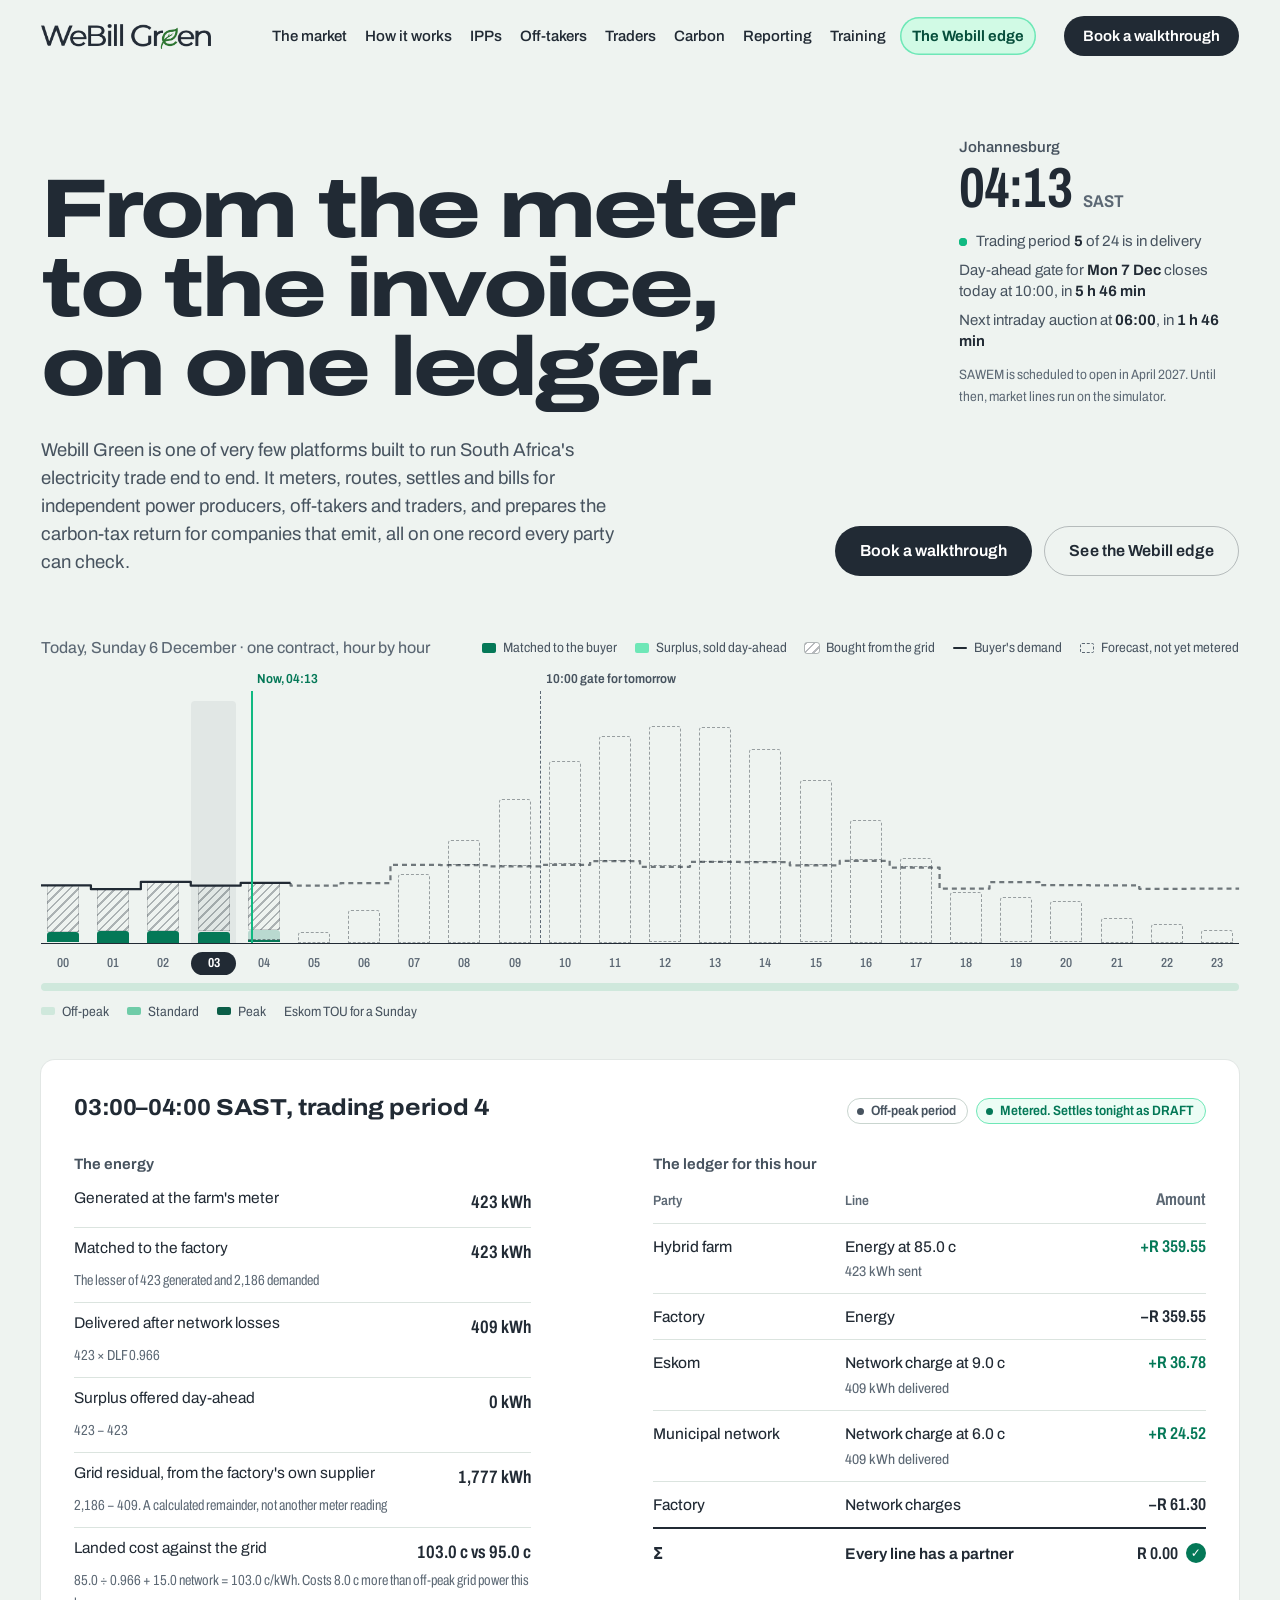
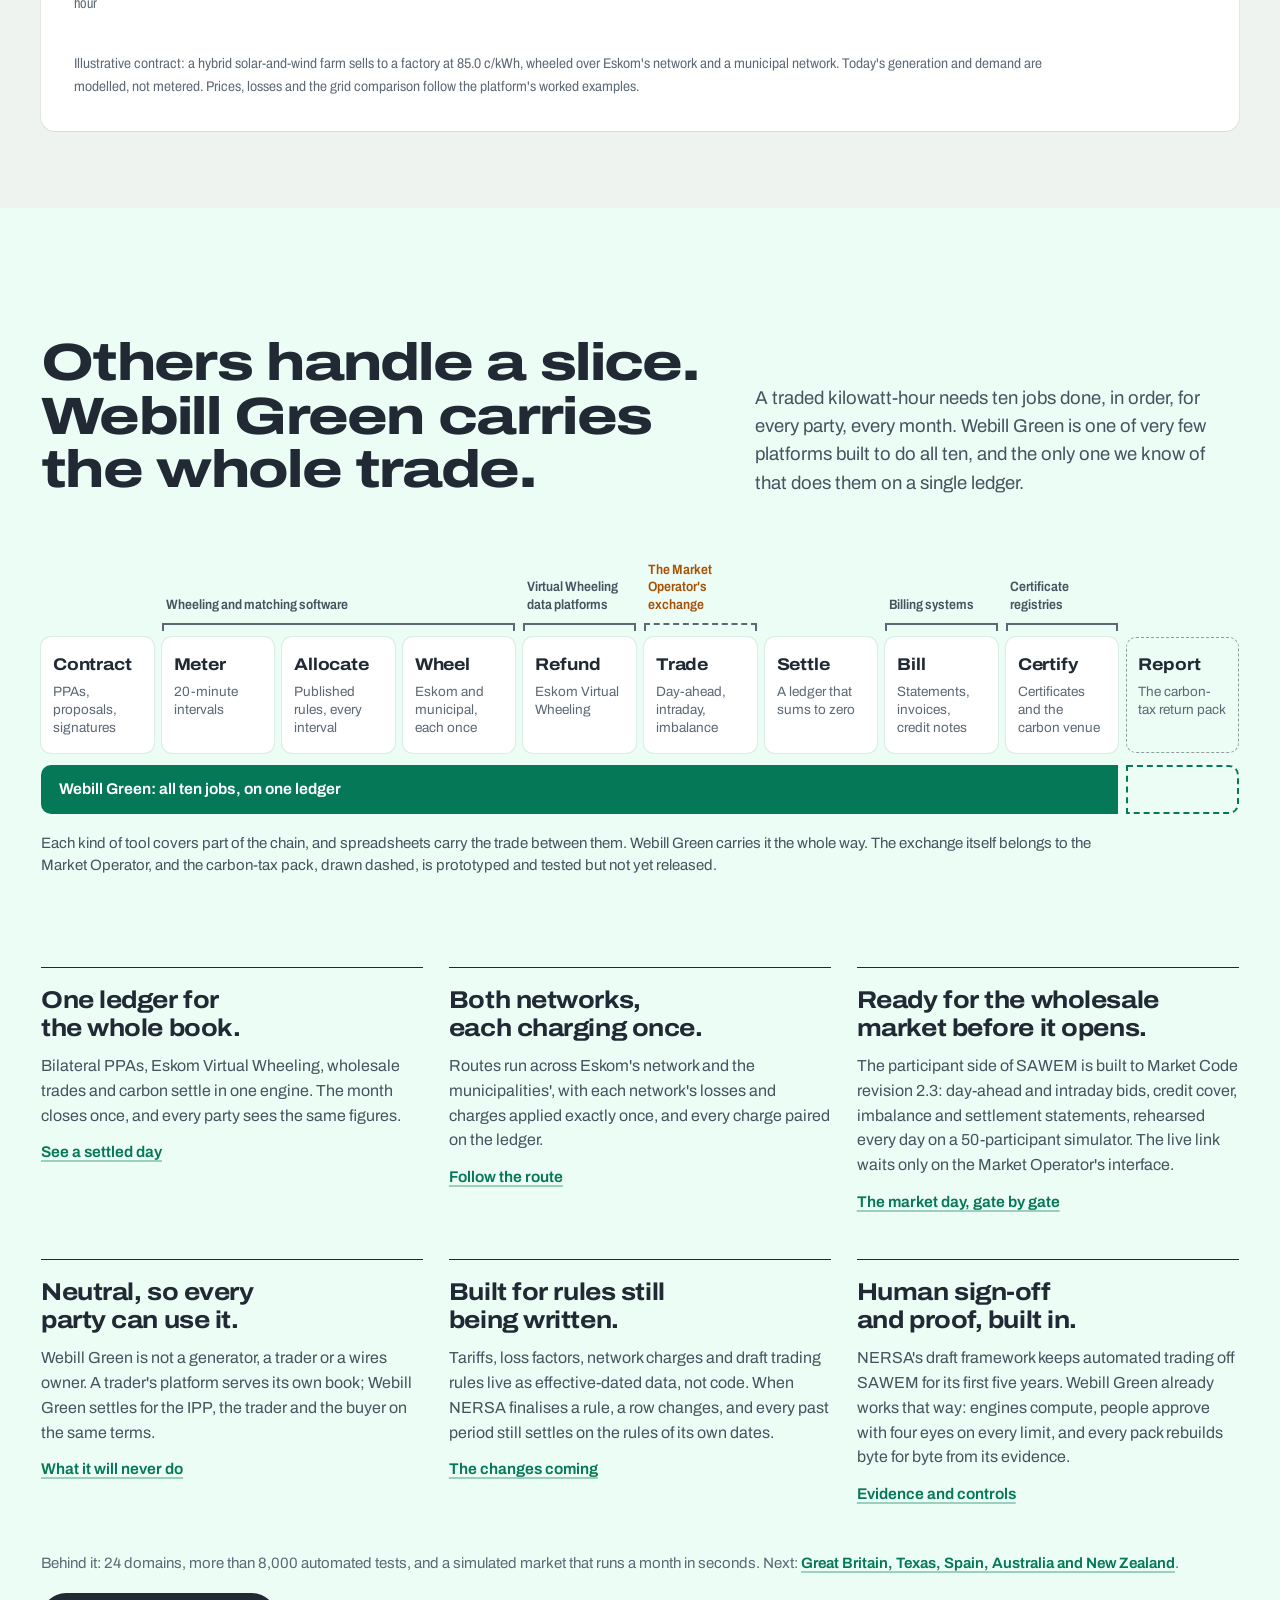
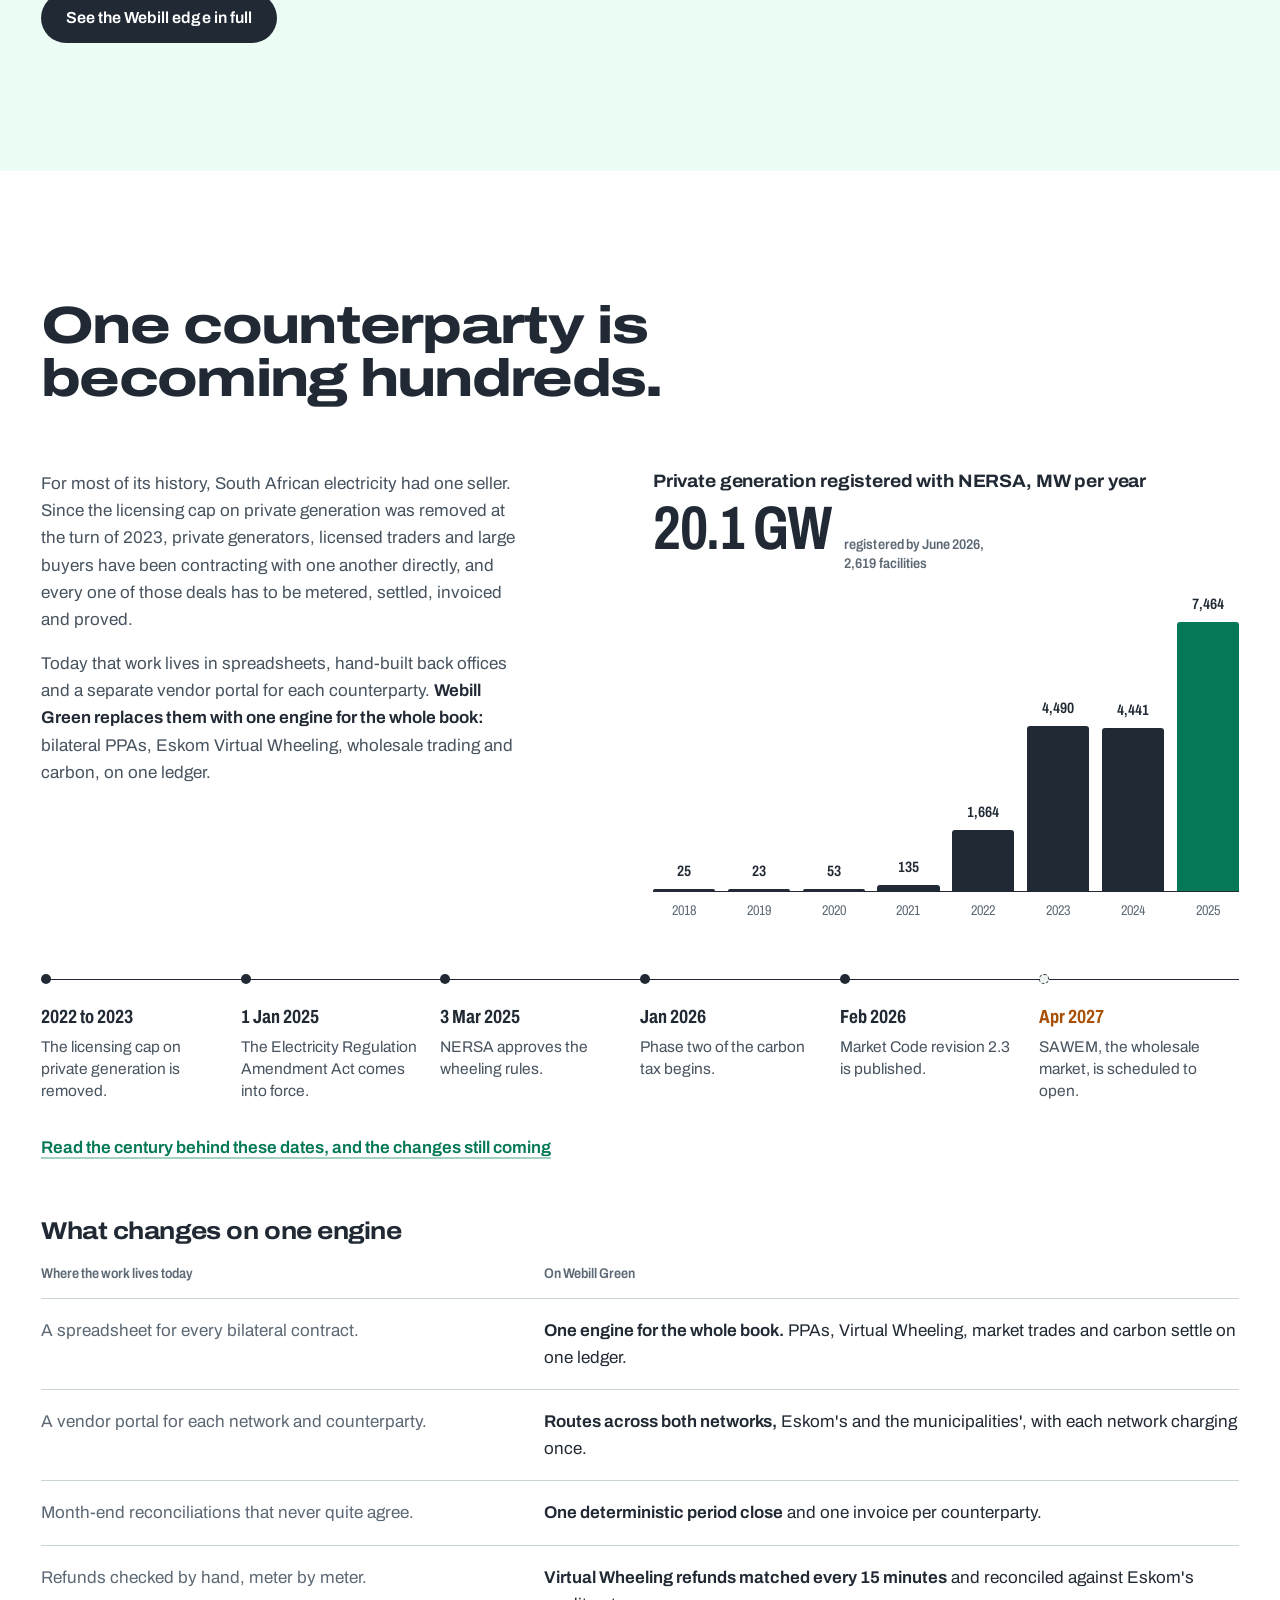
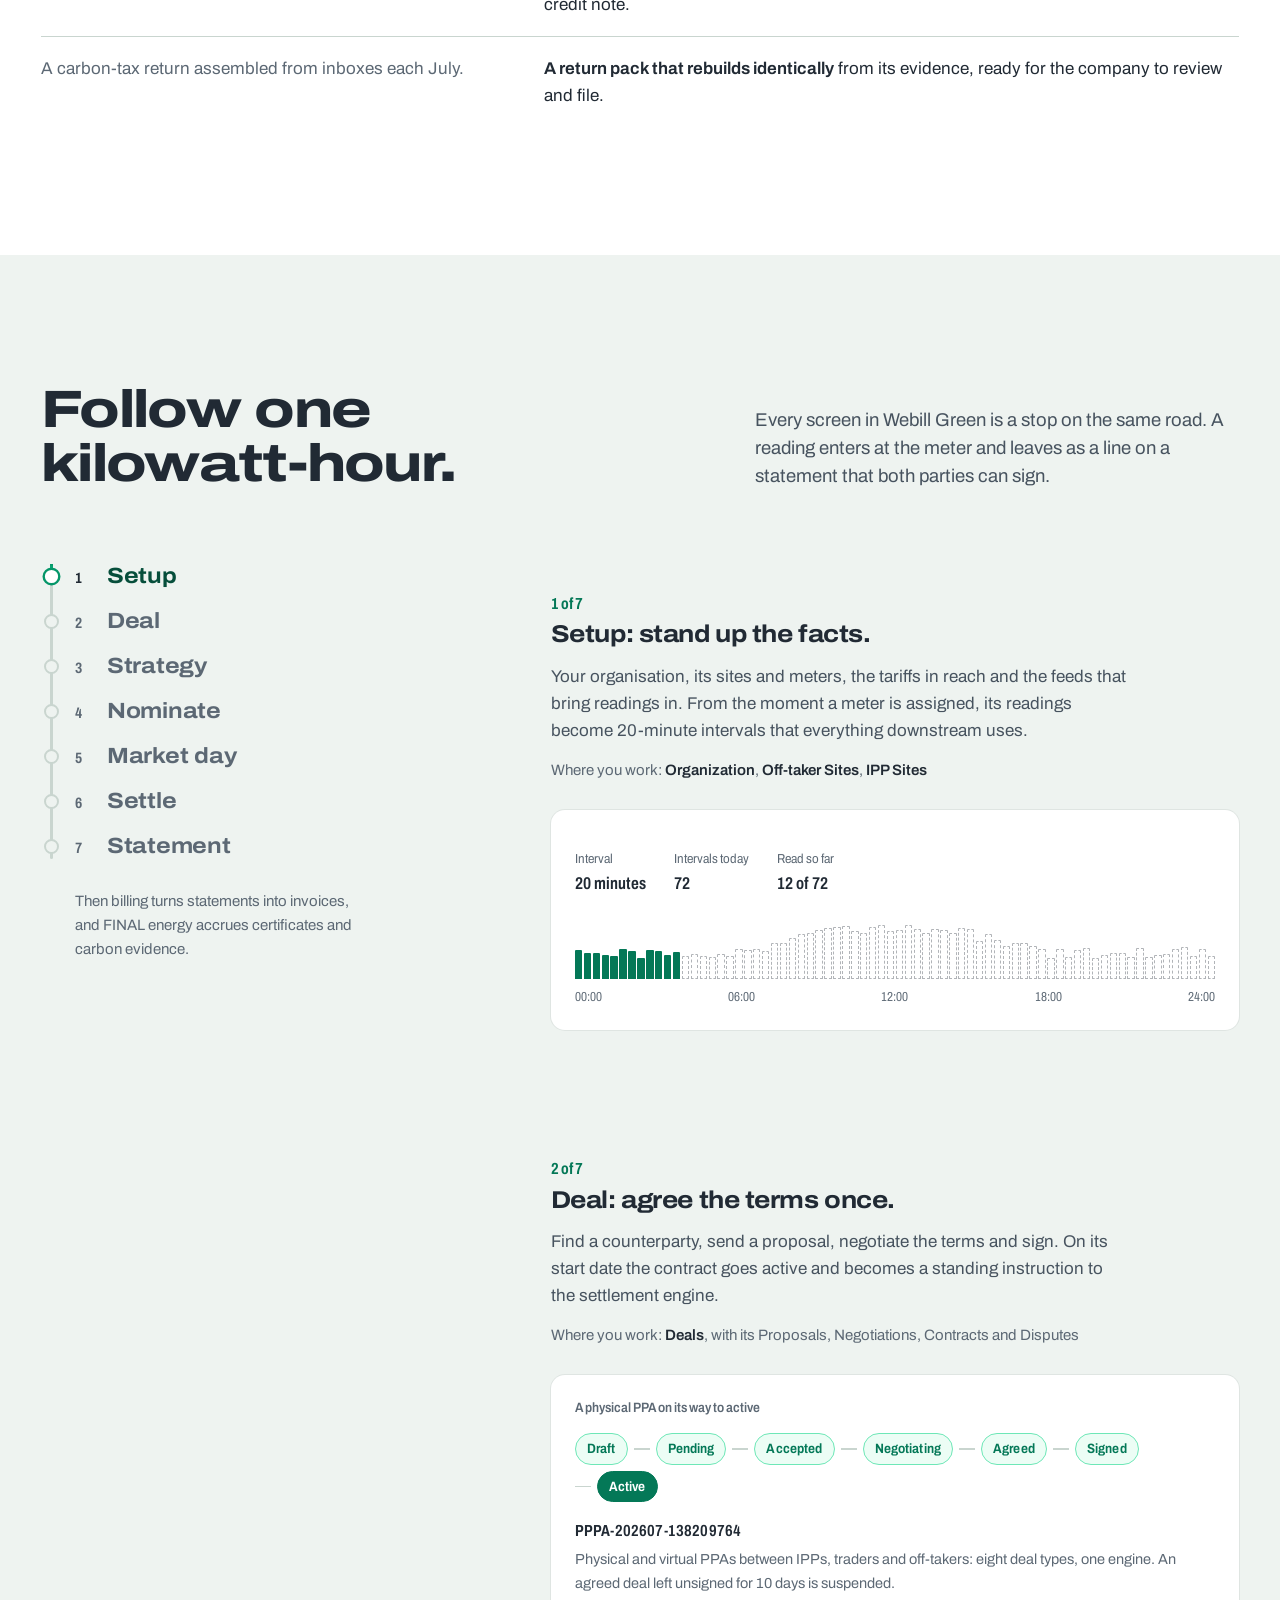
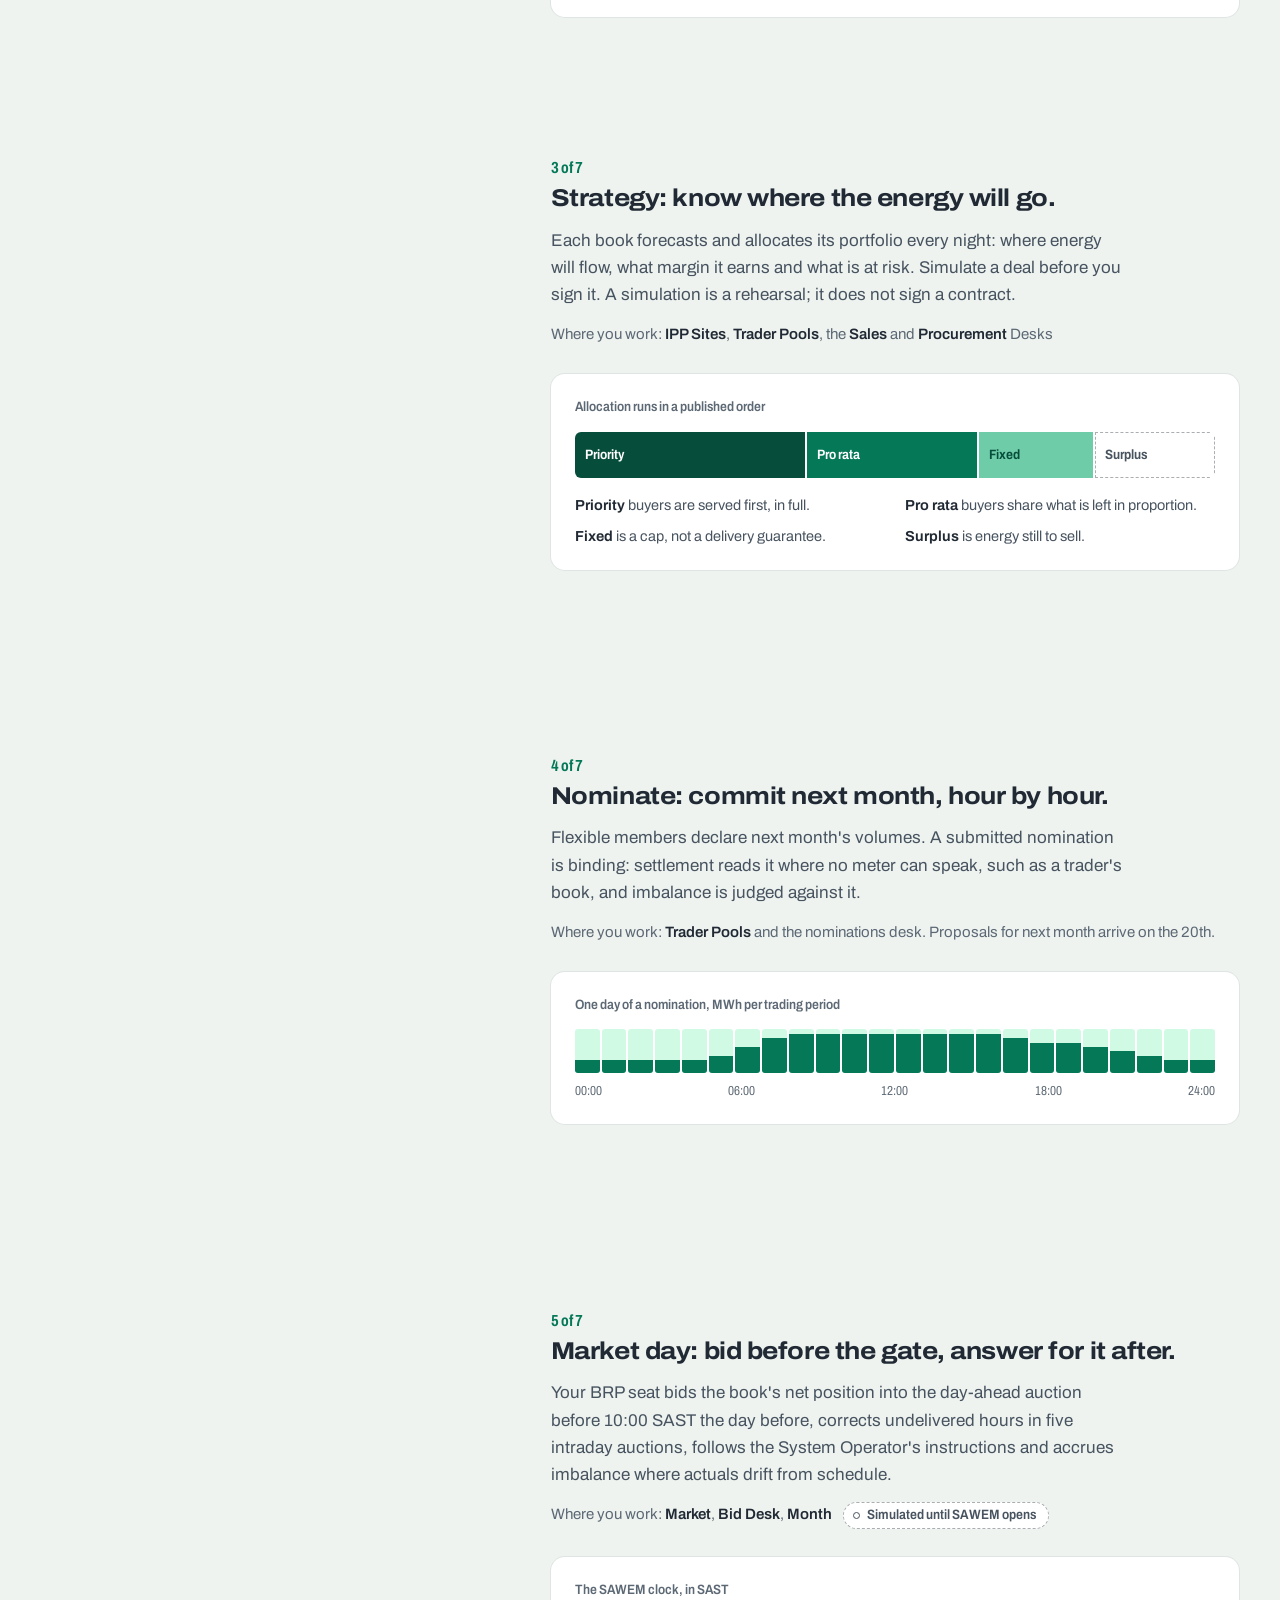
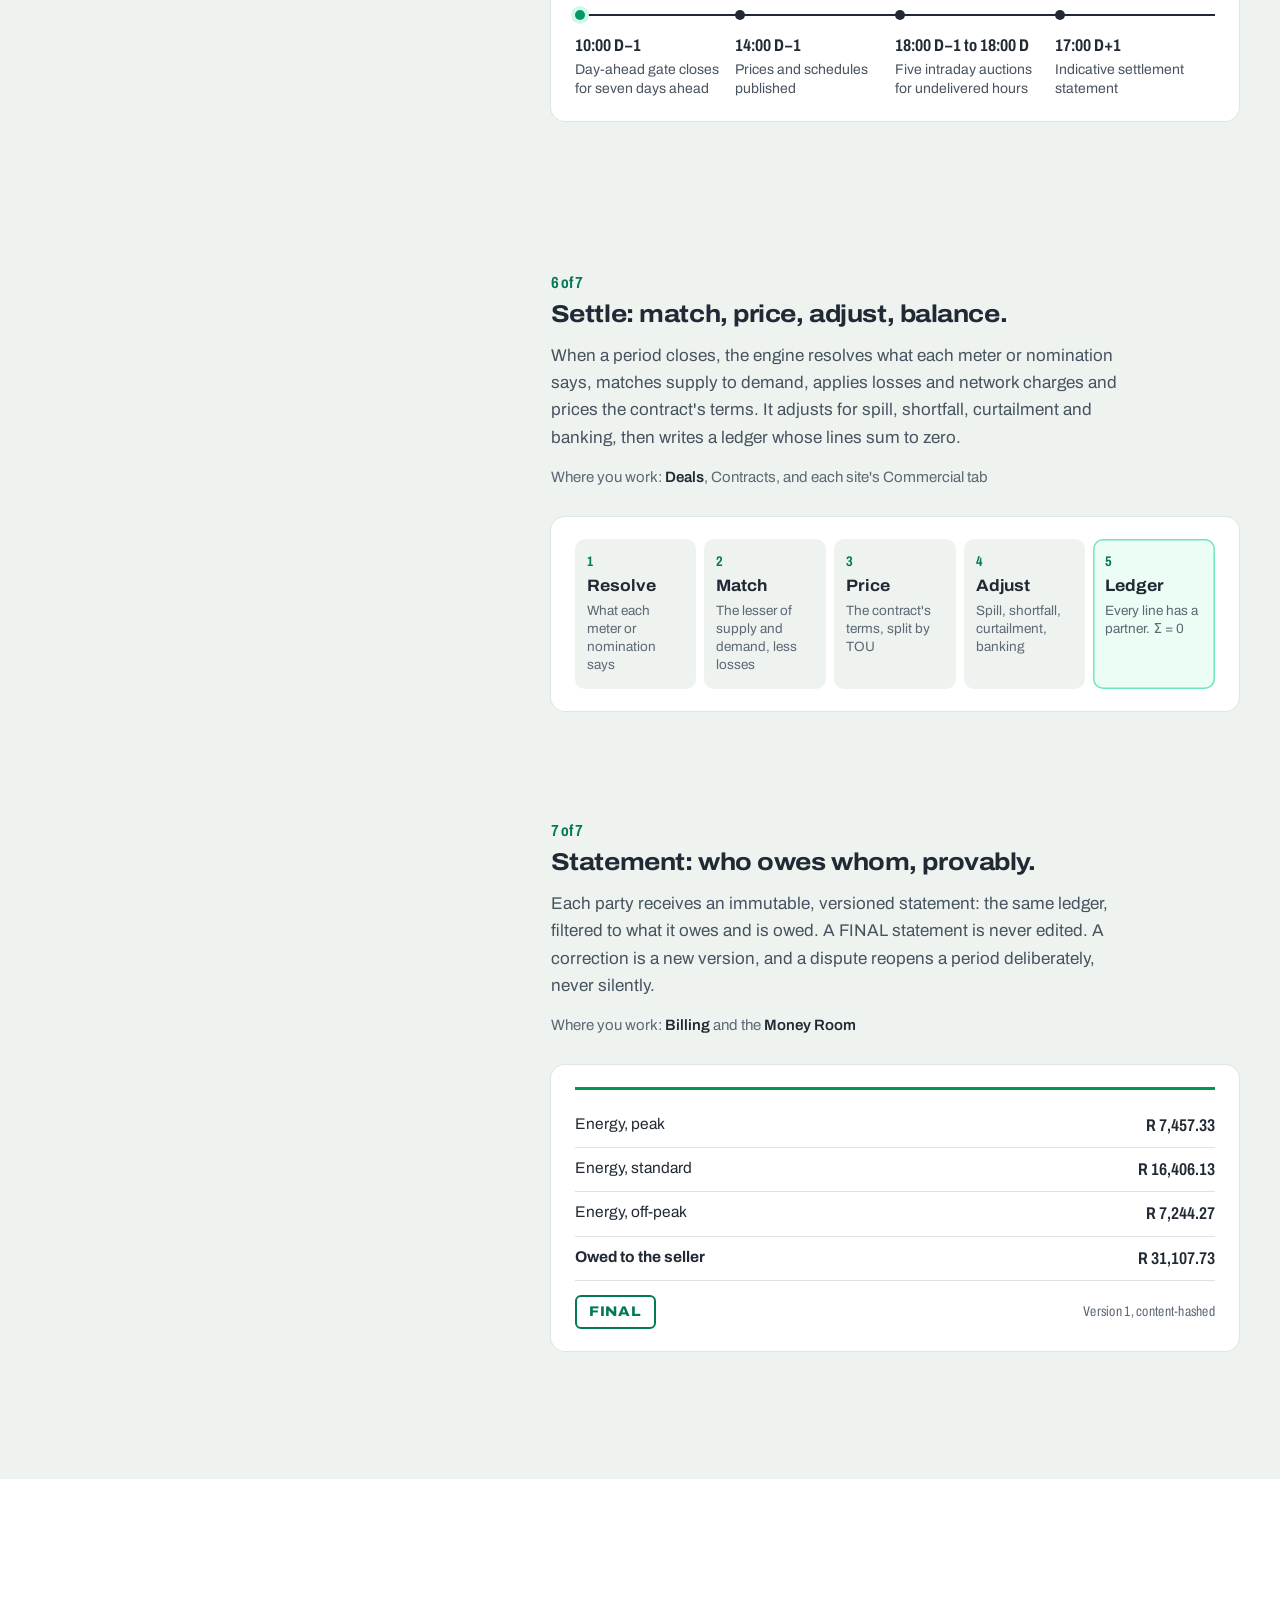
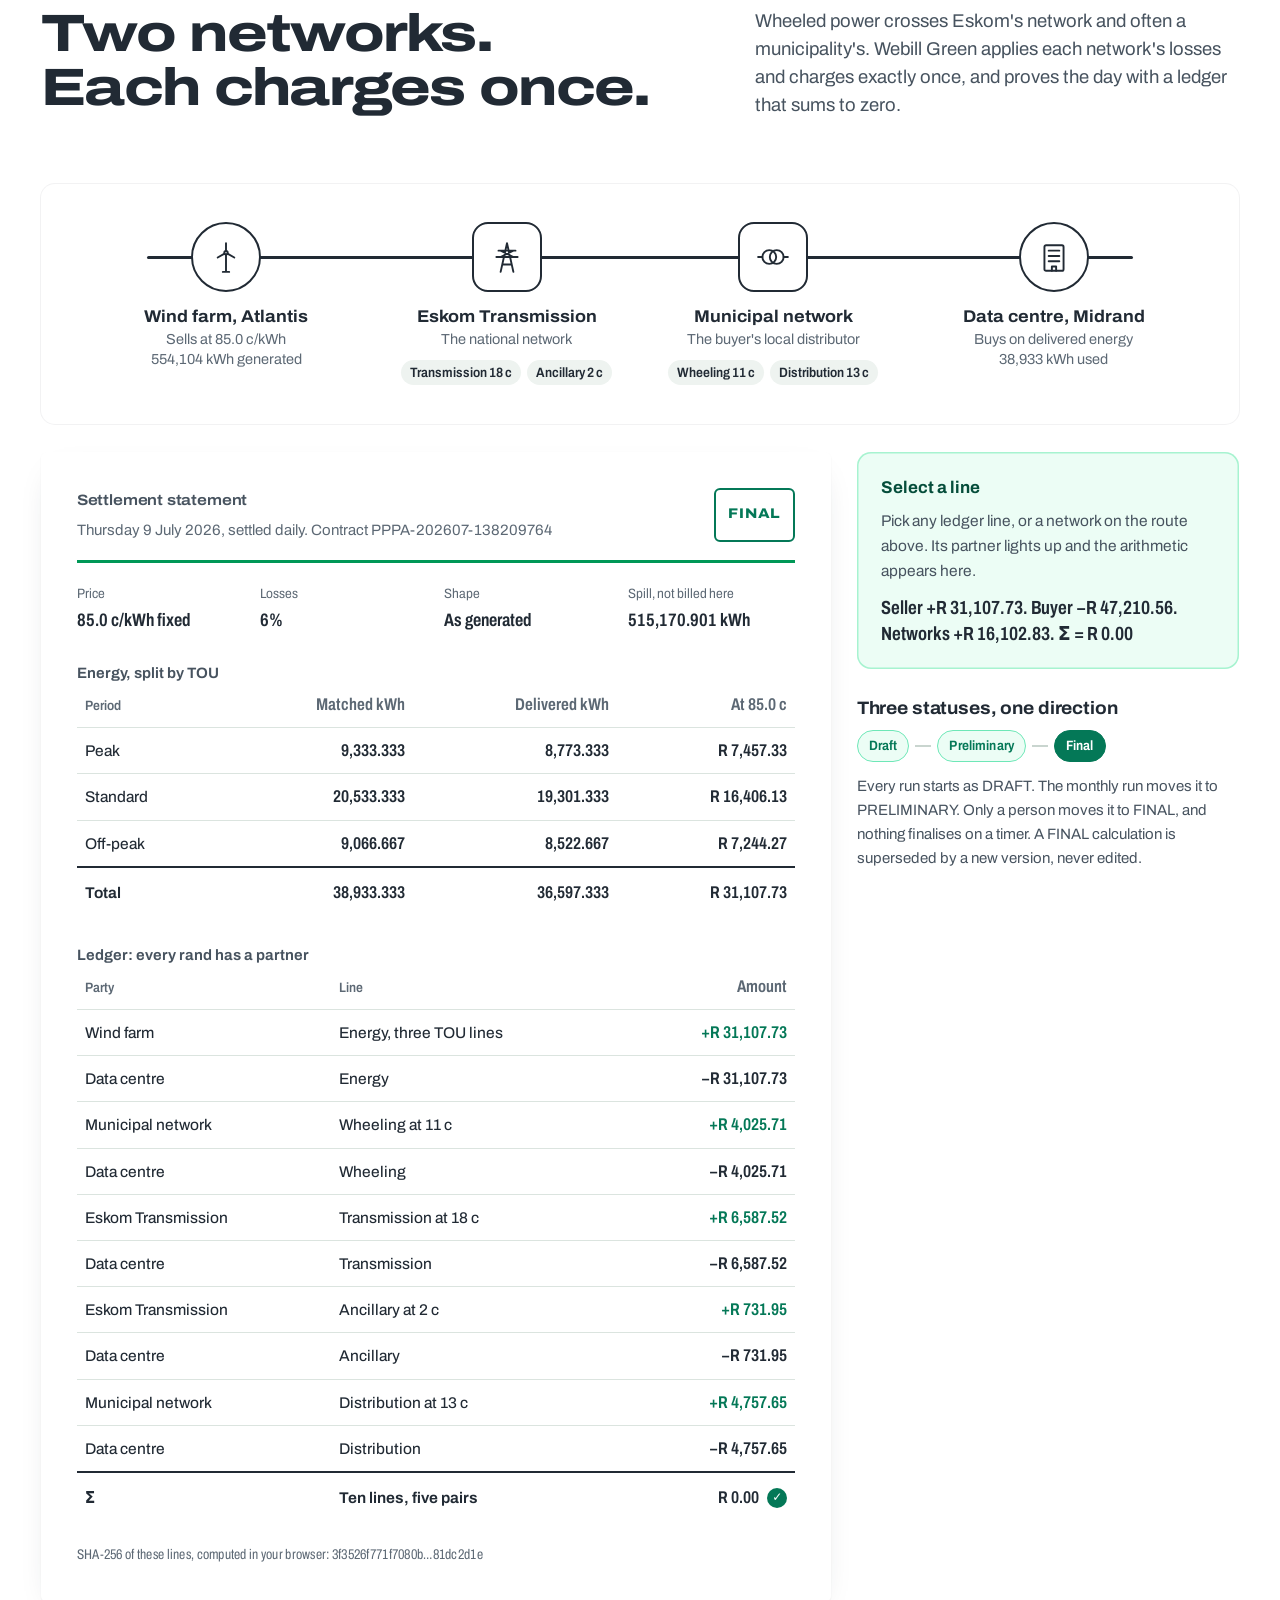
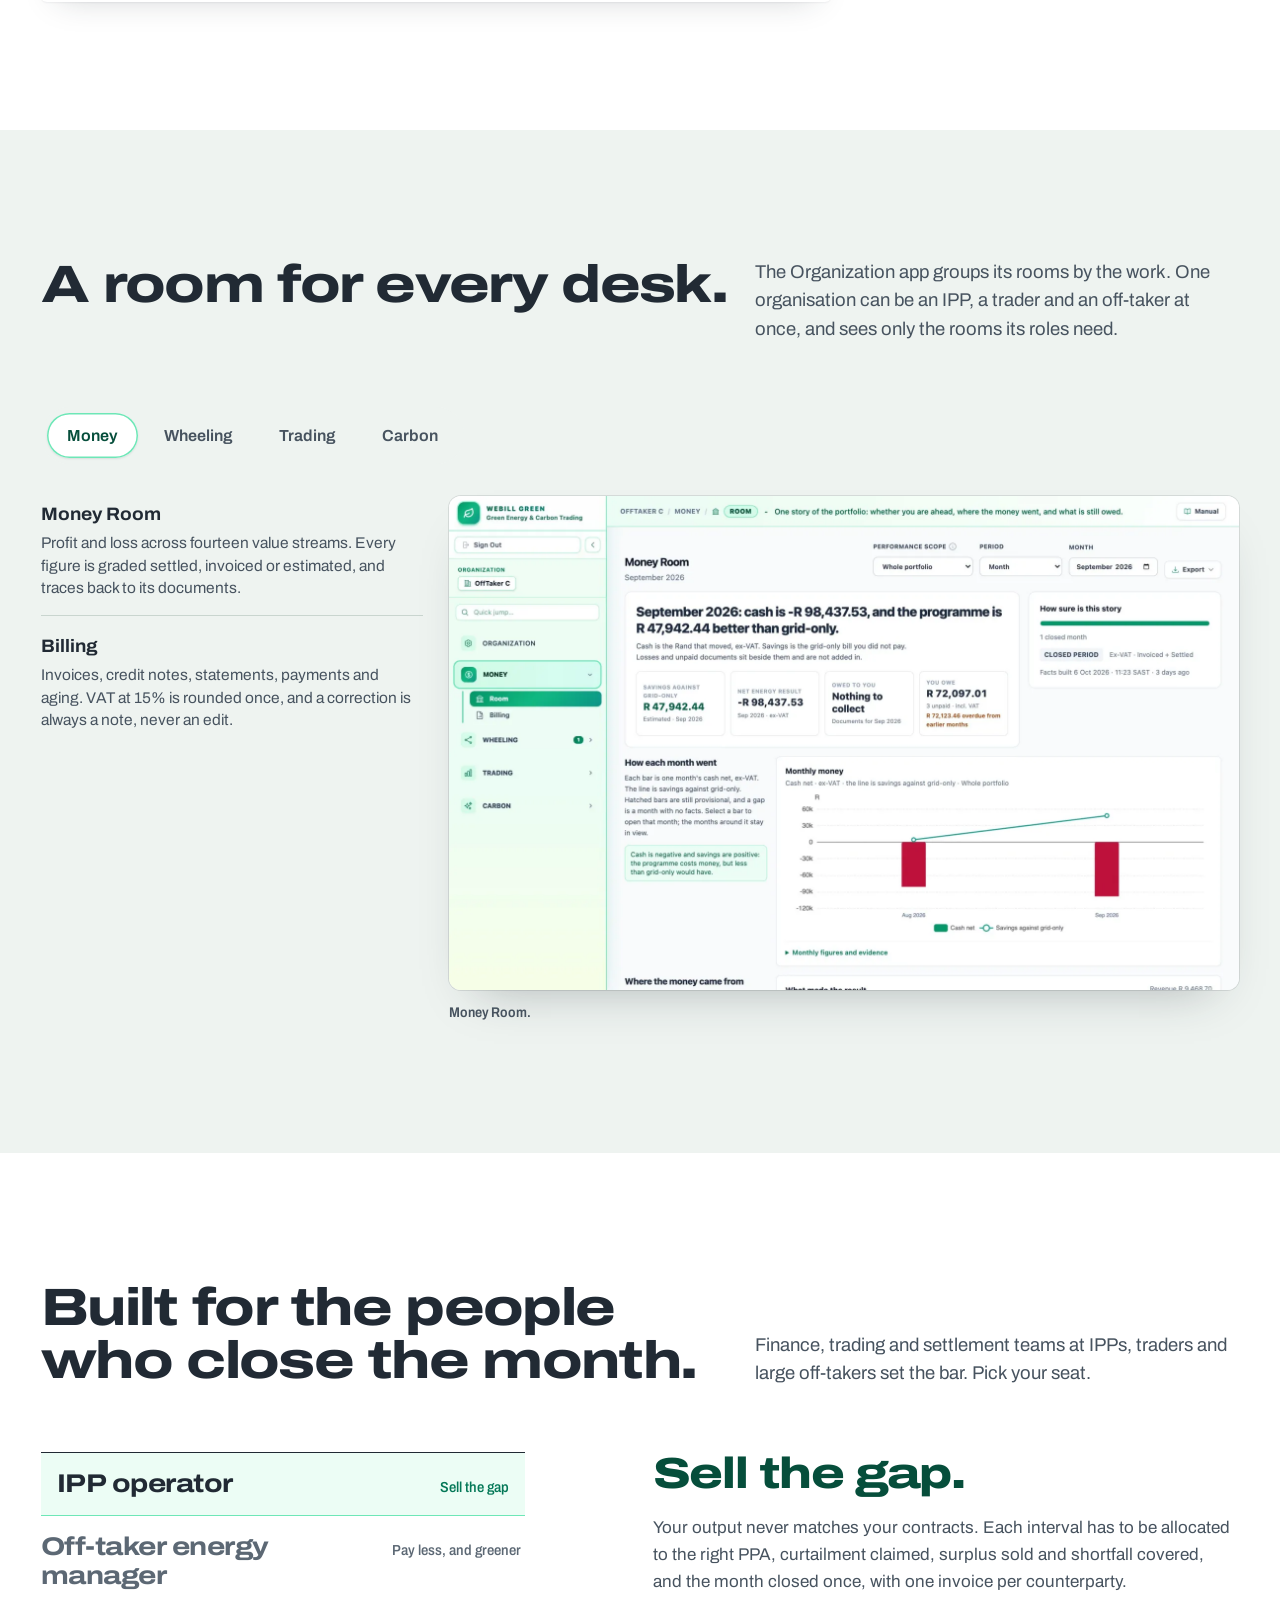
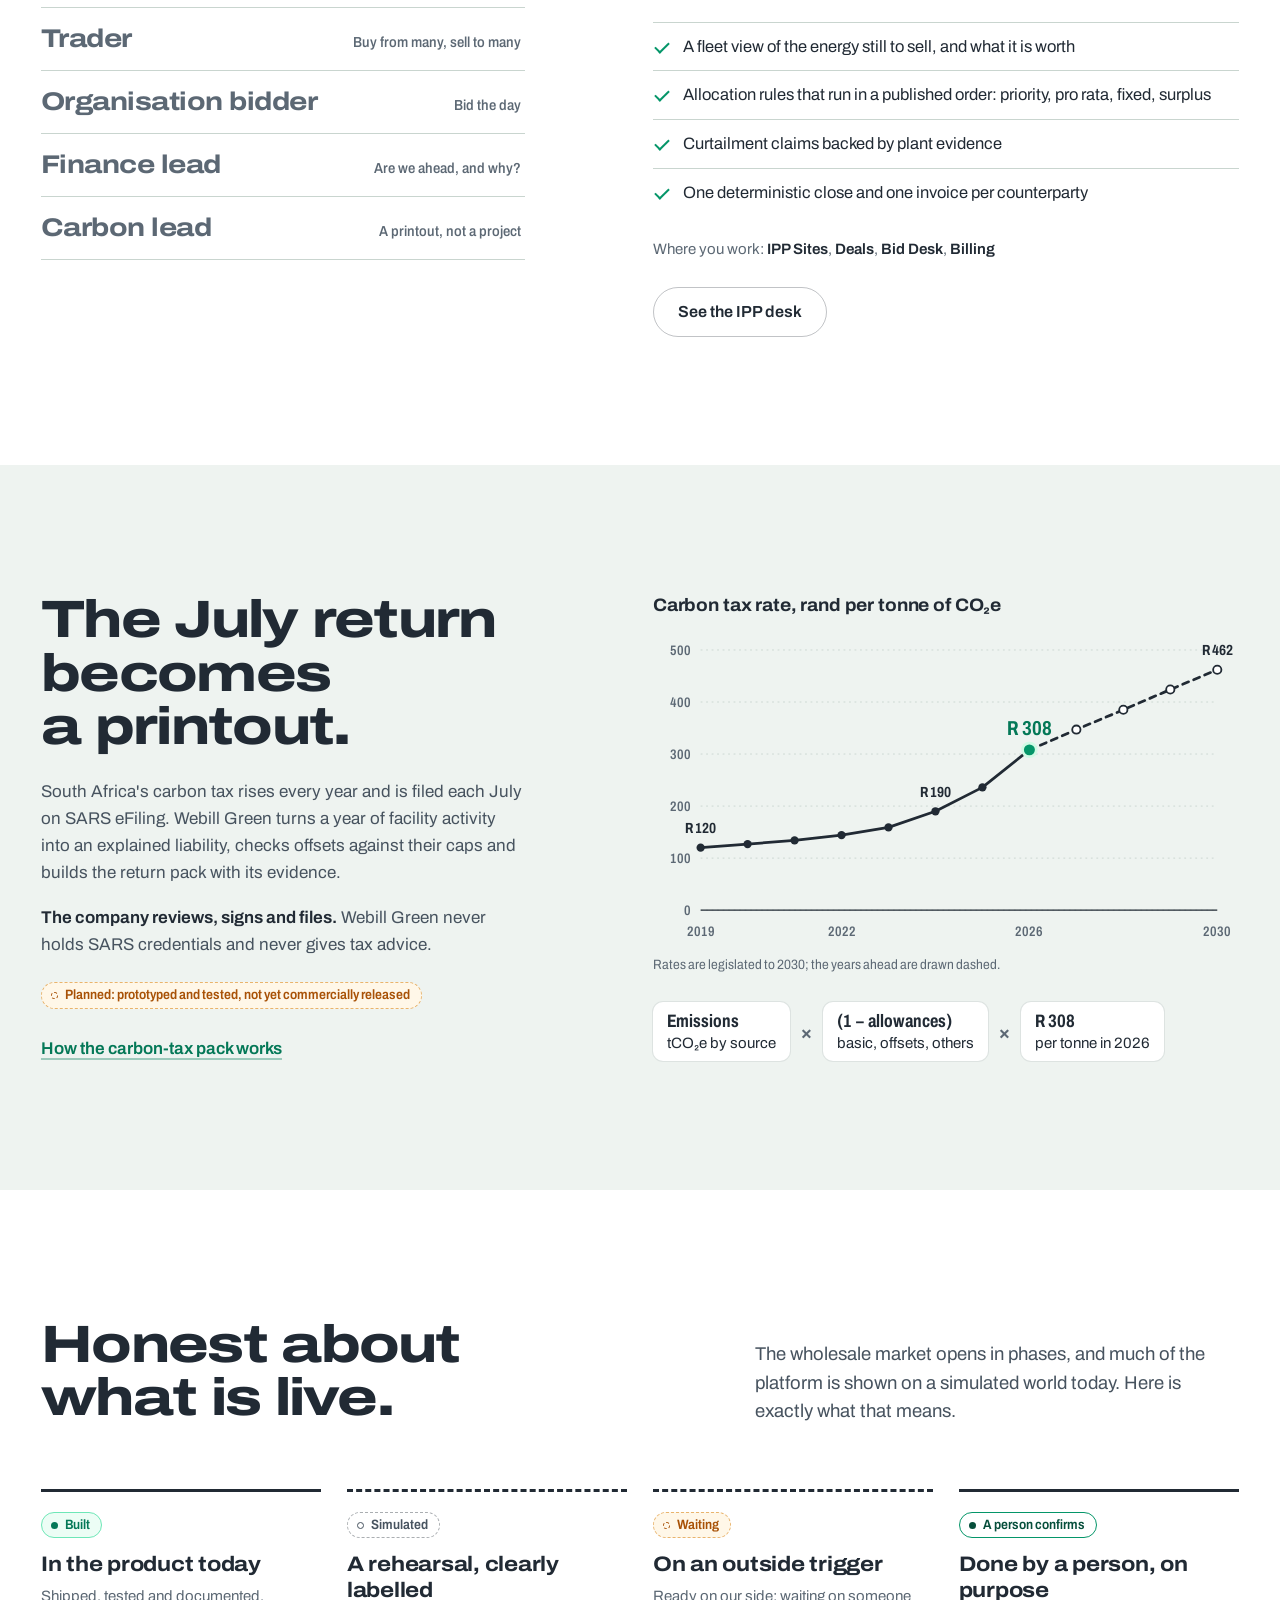
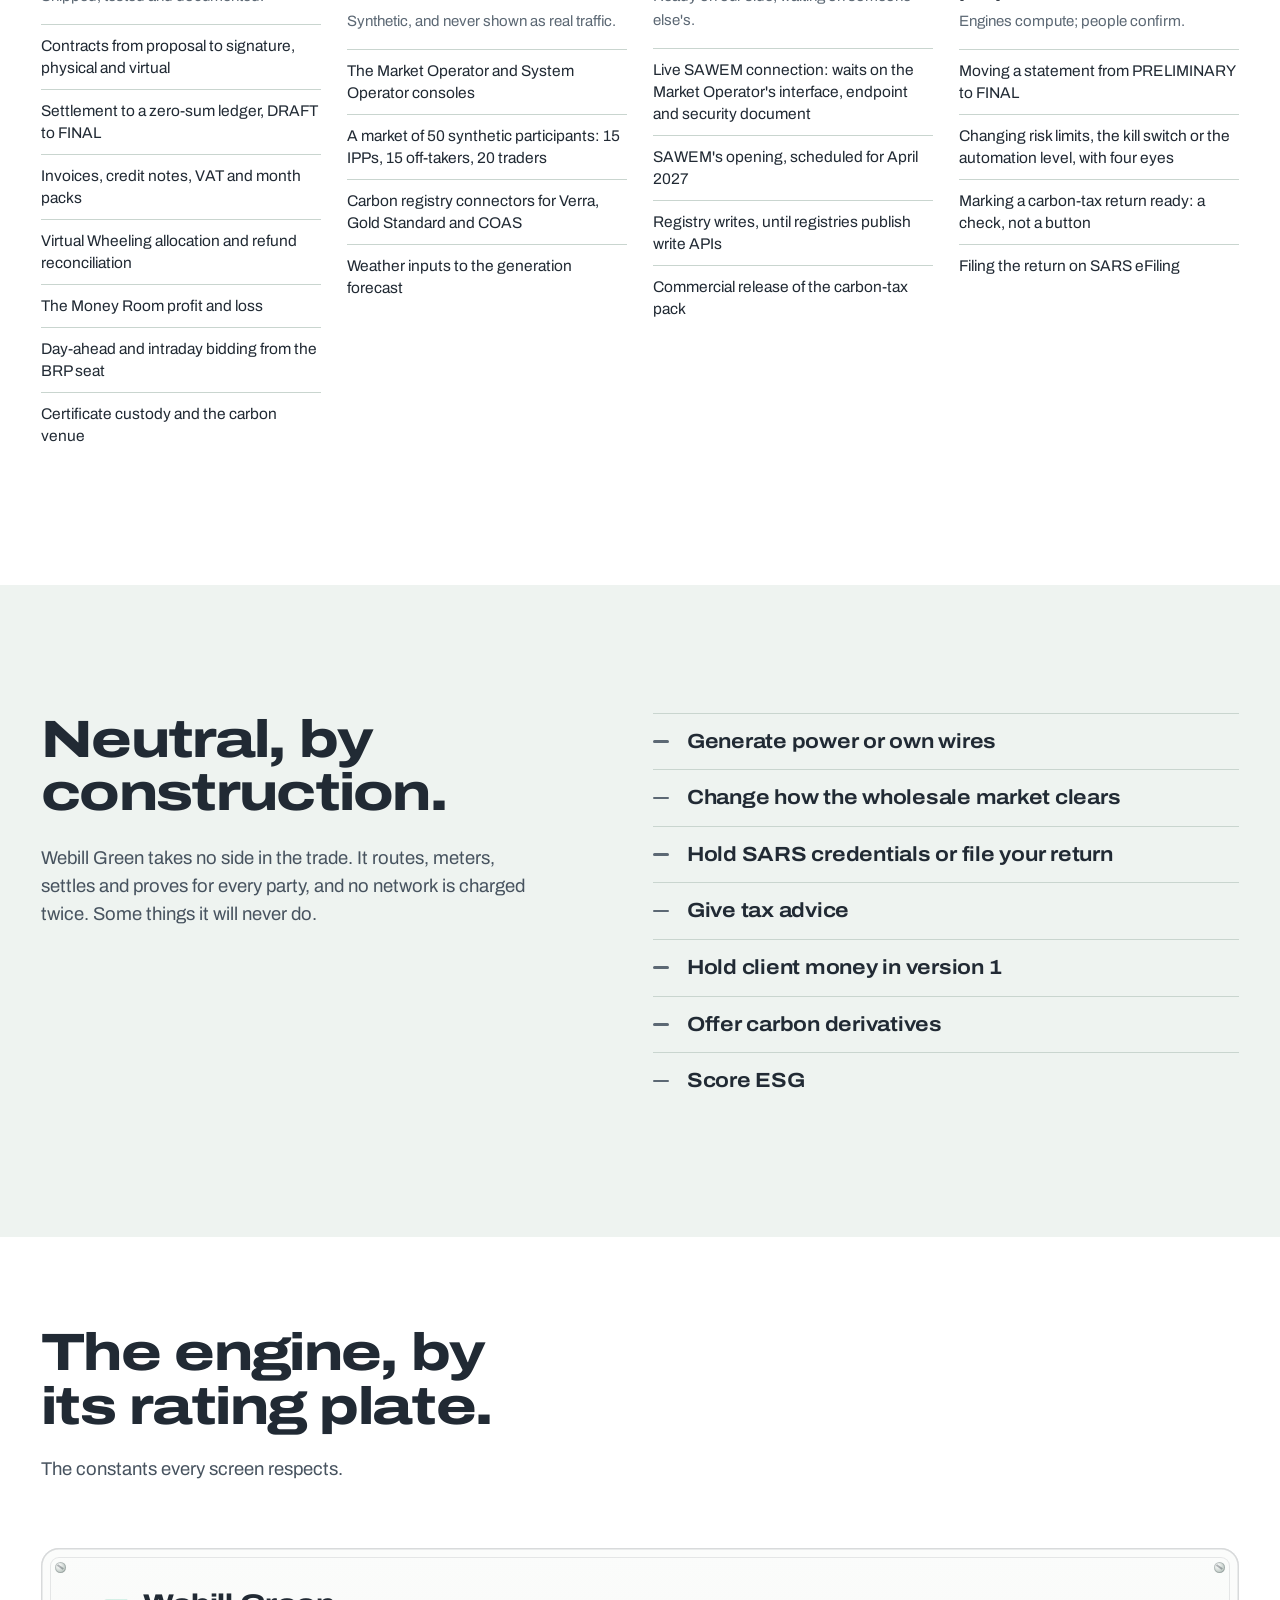
==== commit a54b5c63: "Add Reporting and Training pages Reporting: a viewer of eight report PDFs the platform printed from " ====
--- a/index.html
+++ b/index.html
@@ -28,6 +28,8 @@
         <a href="off-takers.html">Off-takers</a>
         <a href="traders.html">Traders</a>
         <a href="carbon.html">Carbon</a>
+        <a href="reports.html">Reporting</a>
+        <a href="training.html">Training</a>
         <a class="site-nav__edge" href="edge.html">The Webill edge</a>
       </nav>
       <div class="site-header__actions">
@@ -829,7 +831,7 @@
       <div class="wrap contact">
         <div class="contact__copy">
           <h2 class="h-section" id="walk-title">See it run on the demo world.</h2>
-          <p class="lede" style="margin-top:24px">A walkthrough runs on Webill Green's deterministic demo world: a simulated market of fifty participants, a live 20-minute meter simulator and the screens your team would use. Tell us your seat and we'll start there.</p>
+          <p class="lede" style="margin-top:24px">A walkthrough runs on Webill Green's deterministic demo world: a simulated market of fifty participants, a live 20-minute meter simulator and the screens your team would use. Tell us what you'd like to see and we'll start there.</p>
           <ul class="contact__links">
             <li><a class="text-link" href="market.html">A century of South African electricity, and what comes next</a></li>
             <li><a class="text-link" href="how-it-works.html">How the platform works, end to end</a></li>
@@ -837,51 +839,11 @@
           </ul>
         </div>
         <div class="contact__form">
-          <form class="form" data-walkthrough novalidate>
-            <div class="field">
-              <label for="f-name">Your name</label>
-              <input id="f-name" name="name" autocomplete="name" required>
-            </div>
-            <div class="field">
-              <label for="f-email">Work email</label>
-              <input id="f-email" name="email" type="email" autocomplete="email" required>
-            </div>
-            <div class="field">
-              <label for="f-org">Organisation</label>
-              <input id="f-org" name="organisation" autocomplete="organization">
-            </div>
-            <div class="field">
-              <label for="f-seat">Your seat</label>
-              <select id="f-seat" name="seat">
-                <option>IPP operator</option>
-                <option>Off-taker energy manager</option>
-                <option>Trader</option>
-                <option>Organisation bidder (BRP)</option>
-                <option>Finance lead</option>
-                <option>Carbon lead</option>
-                <option>Network operator or municipality</option>
-                <option>Something else</option>
-              </select>
-            </div>
-            <div class="field field--wide">
-              <label for="f-what">What should we show you?</label>
-              <textarea id="f-what" name="message" placeholder="For example: how a Virtual Wheeling refund is reconciled across our meters"></textarea>
-            </div>
-            <div class="form__foot">
-              <p class="field__hint">The request is put together here for you to send. Nothing leaves this page on its own.</p>
-              <button class="btn btn--ink" type="submit">Prepare my request</button>
-            </div>
-            <div class="request field--wide" data-request hidden>
-              <p class="request__to">Send it to <span class="request__addr" data-request-addr></span></p>
-              <label class="visually-hidden" for="f-request">Your walkthrough request</label>
-              <textarea id="f-request" class="request__text" data-request-text readonly rows="7"></textarea>
-              <div class="btn-row">
-                <button class="btn btn--ink btn--small" type="button" data-request-copy>Copy request</button>
-                <a class="btn btn--ghost btn--small" data-request-mail href="#">Open in your email app</a>
-              </div>
-              <p class="form__status" data-form-status role="status"></p>
-            </div>
-          </form>
+          <div class="hs-card">
+            <div id="hubspot-walkthrough" class="hs-embed" data-hubspot-form></div>
+            <p class="hs-card__status" data-hs-loading>Loading the request form…</p>
+            <p class="hs-card__status hs-card__status--error" data-hs-error role="status" hidden>The request form could not load. If a content blocker is on, allow this site and reload the page.</p>
+          </div>
         </div>
       </div>
     </section>
@@ -909,6 +871,8 @@
               <li><a href="edge.html">The Webill edge</a></li>
               <li><a href="edge.html#rollout">The roll-out</a></li>
               <li><a href="how-it-works.html">How it works</a></li>
+              <li><a href="reports.html">Reporting</a></li>
+              <li><a href="training.html">Training</a></li>
               <li><a href="how-it-works.html#evidence">Evidence and controls</a></li>
               <li><a href="how-it-works.html#integrations">Integrations</a></li>
               <li><a href="how-it-works.html#glossary">Glossary</a></li>
--- a/assets/site.css
+++ b/assets/site.css
@@ -37,6 +37,7 @@
   --radius-plate: 14px;
   --radius-pill: 999px;
   --ease: cubic-bezier(0.2, 0.7, 0.2, 1);
+  --ease-out: cubic-bezier(0.23, 1, 0.32, 1);
   --header-h: 72px;
 }
 
@@ -79,8 +80,10 @@
   text-underline-offset: 0.18em;
 }
 
-a:hover {
-  color: var(--deep);
+@media (hover: hover) and (pointer: fine) {
+  a:hover {
+    color: var(--deep);
+  }
 }
 
 p {
@@ -148,8 +151,10 @@
   color: #fff;
 }
 
-.skip-link:hover {
-  color: #fff;
+@media (hover: hover) and (pointer: fine) {
+  .skip-link:hover {
+    color: #fff;
+  }
 }
 
 /* ---------- Layout ---------- */
@@ -323,8 +328,10 @@
   text-decoration: none;
   cursor: pointer;
   transition: background-color 160ms var(--ease), border-color 160ms var(--ease), color 160ms var(--ease),
-    box-shadow 200ms var(--ease), transform 120ms var(--ease);
+    box-shadow 200ms var(--ease), transform 140ms var(--ease-out);
   white-space: nowrap;
+  position: relative;
+  isolation: isolate;
 }
 
 .btn:active {
@@ -336,10 +343,29 @@
   color: #fff;
 }
 
-.btn--ink:hover {
-  color: #fff;
+/* A gradient cannot transition, so it sits on its own layer and fades in. */
+.btn--ink::before {
+  content: "";
+  position: absolute;
+  inset: -1.5px;
+  z-index: -1;
+  border-radius: inherit;
   background: var(--gradient);
-  box-shadow: 0 10px 22px -10px rgb(5 150 105 / 0.65);
+  opacity: 0;
+  transition: opacity 200ms ease;
+}
+
+@media (hover: hover) and (pointer: fine) {
+  .btn--ink:hover {
+    color: #fff;
+    box-shadow: 0 10px 22px -10px rgb(5 150 105 / 0.65);
+  }
+}
+
+@media (hover: hover) and (pointer: fine) {
+  .btn--ink:hover::before {
+    opacity: 1;
+  }
 }
 
 .btn--ghost {
@@ -348,10 +374,12 @@
   border-color: rgb(33 42 52 / 0.28);
 }
 
-.btn--ghost:hover {
-  color: var(--deep);
-  border-color: var(--signal);
-  background: var(--wash);
+@media (hover: hover) and (pointer: fine) {
+  .btn--ghost:hover {
+    color: var(--deep);
+    border-color: var(--signal);
+    background: var(--wash);
+  }
 }
 
 .btn--small {
@@ -376,8 +404,10 @@
   transition: text-decoration-color 160ms var(--ease);
 }
 
-.text-link:hover {
-  text-decoration-color: currentColor;
+@media (hover: hover) and (pointer: fine) {
+  .text-link:hover {
+    text-decoration-color: currentColor;
+  }
 }
 
 /* ---------- Status chips (honest framing) ---------- */
@@ -413,10 +443,26 @@
   color: var(--readout);
 }
 
+.chip--live {
+  position: relative;
+}
+
 .chip--live::before {
   background: var(--live);
-  box-shadow: 0 0 0 0 rgb(16 185 129 / 0.55);
-  animation: pulse 2s ease-out infinite;
+}
+
+.chip--live::after {
+  content: "";
+  position: absolute;
+  left: 9px;
+  top: 50%;
+  width: 7px;
+  height: 7px;
+  margin-top: -3.5px;
+  border-radius: 50%;
+  background: var(--live);
+  pointer-events: none;
+  animation: wg-ping 2s var(--ease-out) infinite;
 }
 
 .chip--simulated,
@@ -453,15 +499,15 @@
   border-color: var(--signal);
 }
 
-@keyframes pulse {
-  0% {
-    box-shadow: 0 0 0 0 rgb(16 185 129 / 0.5);
-  }
-  70% {
-    box-shadow: 0 0 0 8px rgb(16 185 129 / 0);
-  }
-  100% {
-    box-shadow: 0 0 0 0 rgb(16 185 129 / 0);
+@keyframes wg-ping {
+  from {
+    transform: scale(1);
+    opacity: 0.5;
+  }
+  70%,
+  to {
+    transform: scale(2.4);
+    opacity: 0;
   }
 }
 
@@ -517,9 +563,11 @@
   transition: color 150ms var(--ease), background-color 150ms var(--ease);
 }
 
-.site-nav a:hover {
-  background: rgb(5 150 105 / 0.08);
-  color: var(--deep);
+@media (hover: hover) and (pointer: fine) {
+  .site-nav a:hover {
+    background: rgb(5 150 105 / 0.08);
+    color: var(--deep);
+  }
 }
 
 .site-nav a[aria-current="page"] {
@@ -596,10 +644,12 @@
   text-decoration: none;
 }
 
-.site-footer a:hover {
-  color: #fff;
-  text-decoration: underline;
-  text-underline-offset: 0.2em;
+@media (hover: hover) and (pointer: fine) {
+  .site-footer a:hover {
+    color: #fff;
+    text-decoration: underline;
+    text-underline-offset: 0.2em;
+  }
 }
 
 .site-footer__top {
@@ -757,20 +807,25 @@
 }
 
 .clock__line--now {
-  display: flex;
-  gap: 9px;
-  align-items: baseline;
-}
-
-.clock__line--now::before {
+  position: relative;
+  padding-left: 17px;
+}
+
+.clock__line--now::before,
+.clock__line--now::after {
   content: "";
-  flex: none;
+  position: absolute;
+  left: 0;
+  top: calc(0.7em - 4px);
   width: 8px;
   height: 8px;
   border-radius: 50%;
   background: var(--live);
-  transform: translateY(-1px);
-  animation: pulse 2s ease-out infinite;
+}
+
+.clock__line--now::after {
+  pointer-events: none;
+  animation: wg-ping 2s var(--ease-out) infinite;
 }
 
 .clock__honest {
@@ -877,8 +932,10 @@
   transition: background-color 160ms var(--ease);
 }
 
-.day__col:hover {
-  background: rgb(5 150 105 / 0.07);
+@media (hover: hover) and (pointer: fine) {
+  .day__col:hover {
+    background: rgb(5 150 105 / 0.07);
+  }
 }
 
 .day__col[aria-pressed="true"] {
@@ -1505,7 +1562,7 @@
   background: var(--gradient);
   transform: scaleY(0);
   transform-origin: top;
-  transition: transform 300ms var(--ease);
+  transition: transform 300ms var(--ease-out);
 }
 
 .spine__stop {
@@ -1522,8 +1579,10 @@
   transition: color 200ms var(--ease);
 }
 
-.spine__stop a:hover {
-  color: var(--ink);
+@media (hover: hover) and (pointer: fine) {
+  .spine__stop a:hover {
+    color: var(--ink);
+  }
 }
 
 .spine__stop::before {
@@ -2053,9 +2112,11 @@
   border-radius: 16px;
 }
 
-button.node:hover .node__symbol {
-  border-color: var(--signal);
-  background: var(--wash);
+@media (hover: hover) and (pointer: fine) {
+  button.node:hover .node__symbol {
+    border-color: var(--signal);
+    background: var(--wash);
+  }
 }
 
 button.node[aria-pressed="true"] .node__symbol {
@@ -2182,8 +2243,10 @@
   transition: background-color 140ms var(--ease);
 }
 
-.ledger tbody tr[data-pair]:hover td {
-  background: var(--wash);
+@media (hover: hover) and (pointer: fine) {
+  .ledger tbody tr[data-pair]:hover td {
+    background: var(--wash);
+  }
 }
 
 .ledger tbody tr.is-lit td {
@@ -2284,9 +2347,11 @@
   transition: background-color 160ms var(--ease), color 160ms var(--ease), box-shadow 160ms var(--ease);
 }
 
-.tab:hover {
-  color: var(--ink);
-  background: rgb(255 255 255 / 0.7);
+@media (hover: hover) and (pointer: fine) {
+  .tab:hover {
+    color: var(--ink);
+    background: rgb(255 255 255 / 0.7);
+  }
 }
 
 .tab[aria-selected="true"] {
@@ -2359,6 +2424,61 @@
 .plate__frame img {
   width: 100%;
   height: auto;
+}
+
+/* A product film in a plate: the poster holds the frame until it plays. */
+.plate__frame--film {
+  position: relative;
+}
+
+.plate__film {
+  display: block;
+  width: 100%;
+  height: auto;
+  aspect-ratio: 1152 / 720;
+  background: var(--ground);
+}
+
+.film-toggle {
+  position: absolute;
+  right: 12px;
+  bottom: 12px;
+  display: grid;
+  place-items: center;
+  width: 36px;
+  height: 36px;
+  padding: 0;
+  border: 0;
+  border-radius: 50%;
+  background: rgb(33 42 52 / 0.62);
+  color: #fff;
+  cursor: pointer;
+  transition: background-color 160ms ease, transform 140ms var(--ease-out);
+}
+
+.film-toggle:active {
+  transform: scale(0.94);
+}
+
+.film-toggle svg {
+  width: 14px;
+  height: 14px;
+  fill: currentColor;
+}
+
+.film-toggle__play,
+.film-toggle[data-paused] .film-toggle__pause {
+  display: none;
+}
+
+.film-toggle[data-paused] .film-toggle__play {
+  display: block;
+}
+
+@media (hover: hover) and (pointer: fine) {
+  .film-toggle:hover {
+    background: rgb(33 42 52 / 0.86);
+  }
 }
 
 .plate figcaption {
@@ -2420,8 +2540,10 @@
   white-space: nowrap;
 }
 
-.role-btn:hover {
-  color: var(--ink);
+@media (hover: hover) and (pointer: fine) {
+  .role-btn:hover {
+    color: var(--ink);
+  }
 }
 
 .role-btn[aria-selected="true"] {
@@ -2442,6 +2564,19 @@
 
 .role-panel[hidden] {
   display: none;
+}
+
+.room-panel[data-enter],
+.role-panel[data-enter] {
+  transition: opacity 200ms var(--ease-out), transform 200ms var(--ease-out);
+}
+
+@starting-style {
+  .room-panel[data-enter],
+  .role-panel[data-enter] {
+    opacity: 0;
+    transform: translateY(6px);
+  }
 }
 
 .role-panel__job {
@@ -2839,95 +2974,6 @@
   grid-column: 7 / span 6;
 }
 
-.form {
-  display: grid;
-  grid-template-columns: repeat(2, minmax(0, 1fr));
-  gap: 18px 20px;
-  background: var(--paper);
-  border-radius: var(--radius-plate);
-  padding: clamp(22px, 2.8vw, 36px);
-  box-shadow: 0 0 0 1px rgb(33 42 52 / 0.07);
-}
-
-.field {
-  display: grid;
-  gap: 6px;
-}
-
-.field--wide {
-  grid-column: 1 / -1;
-}
-
-.field label {
-  font-size: 15px;
-  font-weight: 600;
-}
-
-.field input,
-.field select,
-.field textarea {
-  width: 100%;
-  min-height: 48px;
-  padding: 10px 14px;
-  border-radius: 10px;
-  border: 1.5px solid var(--rule);
-  background: var(--paper);
-  font-size: 16px;
-  transition: border-color 150ms var(--ease), box-shadow 150ms var(--ease);
-}
-
-.field textarea {
-  min-height: 112px;
-  resize: vertical;
-  line-height: 1.5;
-}
-
-.field input:hover,
-.field select:hover,
-.field textarea:hover {
-  border-color: #a9b8b0;
-}
-
-.field input:focus,
-.field select:focus,
-.field textarea:focus {
-  outline: none;
-  border-color: var(--signal);
-  box-shadow: 0 0 0 4px rgb(5 150 105 / 0.16);
-}
-
-.field__hint {
-  font-size: 14px;
-  color: var(--ink-3);
-}
-
-.field.is-invalid input,
-.field.is-invalid select {
-  border-color: #be123c;
-}
-
-.field__error {
-  font-size: 14px;
-  color: #be123c;
-  font-weight: 560;
-}
-
-.form__foot {
-  grid-column: 1 / -1;
-  display: flex;
-  flex-wrap: wrap;
-  align-items: center;
-  justify-content: space-between;
-  gap: 14px;
-  margin-top: 4px;
-}
-
-.form__status {
-  font-size: 15px;
-  color: var(--readout);
-  font-weight: 560;
-}
-
 .contact__links {
   margin-top: 28px;
   list-style: none;
@@ -3085,9 +3131,11 @@
   border: 2.5px solid var(--ink);
 }
 
-input[type="range"]:hover::-webkit-slider-thumb {
-  border-color: var(--signal);
-  transform: scale(1.08);
+@media (hover: hover) and (pointer: fine) {
+  input[type="range"]:hover::-webkit-slider-thumb {
+    border-color: var(--signal);
+    transform: scale(1.08);
+  }
 }
 
 input[type="range"]:focus-visible {
@@ -3856,7 +3904,7 @@
 
 .day.is-animating .day__col .bar,
 .day.is-animating .day__col .bar__short {
-  animation: wg-rise 520ms var(--ease) both;
+  animation: wg-rise 520ms var(--ease-out) both;
   animation-delay: calc(var(--i, 0) * 34ms);
 }
 
@@ -3865,20 +3913,40 @@
   animation: wg-fade 500ms var(--ease) 760ms both;
 }
 
+/* Reduced motion drops movement and keeps colour and opacity feedback.
+   The hero draw-in never starts: site.js skips it when this preference is set. */
 @media (prefers-reduced-motion: reduce) {
-  *,
-  *::before,
-  *::after {
-    animation-duration: 0.001ms !important;
-    animation-iteration-count: 1 !important;
-    transition-duration: 0.001ms !important;
-    transition-delay: 0ms !important;
-  }
-
   html {
     scroll-behavior: auto;
   }
 
+  .btn:active,
+  .film-toggle:active {
+    transform: none;
+  }
+
+  .chip--live::after,
+  .clock__line--now::after {
+    animation: none;
+    opacity: 0;
+  }
+
+  .menu-toggle__bars span,
+  .spine__progress,
+  .spine__stop::before,
+  input[type="range"]::-webkit-slider-thumb {
+    transition-property: opacity, background-color, border-color, color;
+  }
+
+  input[type="range"]:hover::-webkit-slider-thumb {
+    transform: none;
+  }
+
+  .site-nav.is-open,
+  .room-panel[data-enter],
+  .role-panel[data-enter] {
+    transition-property: opacity;
+  }
 }
 
 /* ---------- Responsive ---------- */
@@ -3946,6 +4014,15 @@
     background: var(--ground);
     border-bottom: 1px solid var(--rule);
     box-shadow: 0 24px 40px -24px rgb(33 42 52 / 0.3);
+    transform-origin: top;
+    transition: opacity 200ms var(--ease-out), transform 200ms var(--ease-out);
+  }
+
+  @starting-style {
+    .site-nav.is-open {
+      opacity: 0;
+      transform: translateY(-8px);
+    }
   }
 
   .site-nav.is-open a {
@@ -4153,10 +4230,6 @@
     columns: 1;
   }
 
-  .form {
-    grid-template-columns: 1fr;
-  }
-
   .site-footer__cols {
     grid-template-columns: repeat(2, minmax(0, 1fr));
   }
@@ -4411,9 +4484,11 @@
   transition: color 160ms var(--ease), border-color 160ms var(--ease);
 }
 
-.page-next a:hover {
-  color: var(--deep);
-  border-color: var(--signal);
+@media (hover: hover) and (pointer: fine) {
+  .page-next a:hover {
+    color: var(--deep);
+    border-color: var(--signal);
+  }
 }
 
 .page-next strong {
@@ -4548,43 +4623,6 @@
   .mclock--3 {
     grid-template-columns: 1fr;
   }
-}
-
-/* ---------- Prepared walkthrough request ---------- */
-
-.request {
-  display: grid;
-  gap: 12px;
-  padding-top: 18px;
-  border-top: 1px solid var(--rule);
-}
-
-.request__to {
-  font-size: 15.5px;
-  color: var(--ink-2);
-}
-
-.request__addr {
-  font-weight: 650;
-  color: var(--ink);
-  user-select: all;
-}
-
-.request__text {
-  width: 100%;
-  padding: 12px 14px;
-  border-radius: 10px;
-  border: 1.5px solid var(--rule);
-  background: var(--ground);
-  font-size: 15px;
-  line-height: 1.5;
-  resize: vertical;
-}
-
-.request__text:focus {
-  outline: none;
-  border-color: var(--signal);
-  box-shadow: 0 0 0 4px rgb(5 150 105 / 0.16);
 }
 
 /* ---------- The market: history and what's coming ---------- */
@@ -5161,9 +5199,11 @@
   box-shadow: inset 0 0 0 1.5px var(--line-strong);
 }
 
-.site-nav a.site-nav__edge:hover {
-  background: var(--line);
-  color: var(--deep);
+@media (hover: hover) and (pointer: fine) {
+  .site-nav a.site-nav__edge:hover {
+    background: var(--line);
+    color: var(--deep);
+  }
 }
 
 .site-nav a.site-nav__edge[aria-current="page"] {
@@ -5468,3 +5508,647 @@
     grid-template-columns: 1fr;
   }
 }
+
+/* ---------- HubSpot walkthrough form ---------- */
+
+.hs-card {
+  background: var(--paper);
+  border-radius: var(--radius-plate);
+  padding: clamp(22px, 2.8vw, 36px);
+  box-shadow: 0 0 0 1px rgb(33 42 52 / 0.07);
+  min-height: 220px;
+}
+
+.hs-card__status {
+  font-size: 15.5px;
+  color: var(--ink-3);
+}
+
+.hs-card__status--error {
+  color: var(--amber);
+  font-weight: 560;
+}
+
+.hs-embed iframe {
+  width: 100% !important;
+  border: 0;
+}
+
+/* ---------- Reporting: sample viewer, anatomy and catalogue ---------- */
+
+.rv,
+.cat {
+  display: grid;
+  grid-template-columns: minmax(0, 4fr) minmax(0, 8fr);
+  column-gap: var(--col-gap);
+  row-gap: 32px;
+  align-items: start;
+}
+
+.rv__list,
+.cat__list {
+  position: sticky;
+  top: calc(var(--header-h) + 24px);
+  border-top: 1.5px solid var(--ink);
+}
+
+.rv-btn,
+.cat-btn {
+  appearance: none;
+  width: 100%;
+  border: 0;
+  border-bottom: 1px solid var(--rule);
+  background: transparent;
+  text-align: left;
+  cursor: pointer;
+  color: var(--ink-3);
+  transition: color 160ms var(--ease), background-color 160ms var(--ease);
+}
+
+.rv-btn {
+  display: grid;
+  grid-template-columns: auto minmax(0, 1fr);
+  column-gap: 14px;
+  row-gap: 2px;
+  padding: 14px 12px 14px 0;
+}
+
+.rv-btn__code {
+  grid-row: span 2;
+  align-self: start;
+  min-width: 34px;
+  padding: 3px 7px;
+  border-radius: 6px;
+  background: var(--ground-2);
+  font-stretch: 75%;
+  font-weight: 760;
+  font-size: 15px;
+  text-align: center;
+  color: var(--ink-2);
+  transition: background-color 160ms var(--ease), color 160ms var(--ease);
+}
+
+.rv-btn__title {
+  font-stretch: 106%;
+  font-weight: 720;
+  font-size: 17.5px;
+  line-height: 1.25;
+}
+
+.rv-btn__who {
+  font-size: 14px;
+}
+
+.cat-btn {
+  display: flex;
+  justify-content: space-between;
+  align-items: baseline;
+  gap: 12px;
+  padding: 12px 12px 12px 0;
+  font-weight: 650;
+  font-size: 16.5px;
+}
+
+.cat-btn__n {
+  font-stretch: 87.5%;
+  font-size: 14px;
+  font-variant-numeric: tabular-nums;
+}
+
+@media (hover: hover) and (pointer: fine) {
+  .rv-btn:hover,
+  .cat-btn:hover {
+    color: var(--ink);
+  }
+}
+
+.rv-btn[aria-selected="true"],
+.cat-btn[aria-selected="true"] {
+  padding-left: 12px;
+  background: var(--wash);
+  border-bottom-color: var(--line-strong);
+  color: var(--ink);
+}
+
+.rv-btn[aria-selected="true"] .rv-btn__code {
+  background: var(--readout);
+  color: #fff;
+}
+
+.rv-btn[aria-selected="true"] .rv-btn__who,
+.cat-btn[aria-selected="true"] .cat-btn__n {
+  color: var(--readout);
+}
+
+.rv-panel[hidden],
+.cat-panel[hidden] {
+  display: none;
+}
+
+.rv-panel[data-enter],
+.cat-panel[data-enter] {
+  transition: opacity 200ms var(--ease-out), transform 200ms var(--ease-out);
+}
+
+@starting-style {
+  .rv-panel[data-enter],
+  .cat-panel[data-enter] {
+    opacity: 0;
+    transform: translateY(6px);
+  }
+}
+
+.rv-panel__q,
+.cat-panel__purpose {
+  max-width: 30em;
+  font-stretch: 112%;
+  font-weight: 760;
+  font-size: clamp(21px, 2.1vw, 28px);
+  line-height: 1.18;
+  letter-spacing: -0.018em;
+  color: var(--deep);
+  text-wrap: balance;
+}
+
+.rv-panel__meta {
+  display: flex;
+  flex-wrap: wrap;
+  align-items: baseline;
+  gap: 6px 18px;
+  margin-top: 12px;
+  font-size: 15px;
+  color: var(--ink-3);
+}
+
+.rv-pages {
+  display: grid;
+  gap: 18px;
+  margin-top: 20px;
+  padding: clamp(12px, 2vw, 26px);
+  max-height: min(1080px, 82vh);
+  overflow-y: auto;
+  overscroll-behavior: contain;
+  border-radius: var(--radius-plate);
+  background: var(--ground-2);
+  box-shadow: inset 0 0 0 1px rgb(33 42 52 / 0.08);
+}
+
+.rv-pages:focus-visible {
+  outline: 2.5px solid var(--signal);
+  outline-offset: 3px;
+}
+
+.rv-page {
+  display: block;
+  width: 100%;
+  height: auto;
+  aspect-ratio: 1100 / 1557;
+  border-radius: 3px;
+  background: var(--paper);
+  box-shadow: 0 1px 2px rgb(33 42 52 / 0.12), 0 18px 40px -24px rgb(33 42 52 / 0.35);
+}
+
+.anatomy {
+  display: grid;
+  grid-template-columns: minmax(0, 6fr) minmax(0, 6fr);
+  column-gap: var(--col-gap);
+  row-gap: 36px;
+  align-items: start;
+}
+
+.anatomy__doc {
+  position: relative;
+  margin: 0;
+  border-radius: 4px;
+  background: var(--paper);
+  box-shadow: 0 0 0 1px rgb(33 42 52 / 0.1), 0 24px 48px -28px rgb(33 42 52 / 0.35);
+}
+
+.anatomy__doc img {
+  display: block;
+  width: 100%;
+  height: auto;
+  border-radius: 4px;
+}
+
+.anatomy__pin,
+.anatomy__parts b {
+  display: grid;
+  place-items: center;
+  width: 30px;
+  height: 30px;
+  border-radius: 50%;
+  background: var(--ink);
+  font-weight: 800;
+  font-size: 14px;
+  color: #fff;
+}
+
+.anatomy__pin {
+  position: absolute;
+  transform: translate(-50%, -50%);
+  box-shadow: 0 0 0 3px var(--paper);
+}
+
+.anatomy__parts {
+  position: sticky;
+  top: calc(var(--header-h) + 24px);
+  list-style: none;
+  border-top: 1.5px solid var(--ink);
+}
+
+.anatomy__parts li {
+  display: grid;
+  grid-template-columns: 30px minmax(0, 1fr);
+  gap: 16px;
+  padding: 16px 0;
+  border-bottom: 1px solid var(--rule);
+}
+
+.anatomy__parts strong {
+  display: block;
+  font-stretch: 106%;
+  font-weight: 720;
+  font-size: 18px;
+  line-height: 1.25;
+}
+
+.anatomy__parts span {
+  display: block;
+  margin-top: 4px;
+  font-size: 15.5px;
+  line-height: 1.5;
+  color: var(--ink-2);
+}
+
+.reasons--tight {
+  margin-top: 0;
+}
+
+.issued__note {
+  max-width: 44em;
+  margin-top: 28px;
+  font-size: 16px;
+  line-height: 1.55;
+  color: var(--ink-2);
+}
+
+.cat-reports {
+  margin-top: 18px;
+  list-style: none;
+  border-top: 1px solid var(--rule);
+}
+
+.cat-reports li {
+  display: grid;
+  grid-template-columns: 46px minmax(0, 1fr);
+  column-gap: 14px;
+  row-gap: 3px;
+  padding: 13px 0;
+  border-bottom: 1px solid var(--rule);
+}
+
+.cat-reports b {
+  grid-row: span 3;
+  padding-top: 1px;
+  font-stretch: 75%;
+  font-weight: 760;
+  font-size: 15.5px;
+  color: var(--readout);
+  font-variant-numeric: tabular-nums;
+}
+
+.cat-reports strong {
+  font-weight: 680;
+  font-size: 16.5px;
+  line-height: 1.3;
+}
+
+.cat-reports span {
+  font-size: 15px;
+  line-height: 1.45;
+  color: var(--ink-2);
+}
+
+.cat-reports .text-link {
+  justify-self: start;
+  margin-top: 4px;
+  font-size: 14.5px;
+}
+
+.cat-sub {
+  margin-top: 28px;
+  font-stretch: 106%;
+  font-weight: 740;
+  font-size: 18px;
+  color: var(--ink);
+}
+
+@media (max-width: 1024px) {
+  .rv,
+  .cat,
+  .anatomy {
+    grid-template-columns: minmax(0, 1fr);
+  }
+
+  .rv__list,
+  .cat__list,
+  .anatomy__parts {
+    position: static;
+  }
+}
+
+@media (prefers-reduced-motion: reduce) {
+  .rv-panel[data-enter],
+  .cat-panel[data-enter] {
+    transition-property: opacity;
+  }
+}
+
+/* ---------- Training: who, the cast, the module anatomy, certification ---------- */
+
+.who-grid {
+  display: grid;
+  grid-template-columns: repeat(4, minmax(0, 1fr));
+  gap: 10px;
+  list-style: none;
+}
+
+.who-grid li {
+  display: grid;
+  align-content: start;
+  gap: 6px;
+  padding: 18px 18px 20px;
+  border-radius: 12px;
+  background: var(--paper);
+  box-shadow: 0 0 0 1px rgb(33 42 52 / 0.07);
+}
+
+.who-grid strong {
+  font-stretch: 106%;
+  font-weight: 720;
+  font-size: 17px;
+  line-height: 1.25;
+}
+
+.who-grid span {
+  font-size: 15px;
+  line-height: 1.45;
+  color: var(--ink-2);
+}
+
+.cast {
+  margin: 0;
+  border-top: 1.5px solid var(--ink);
+}
+
+.cast div {
+  display: grid;
+  grid-template-columns: minmax(0, 2fr) minmax(0, 3fr);
+  gap: 16px;
+  padding: 14px 0;
+  border-bottom: 1px solid var(--rule);
+}
+
+.cast dt {
+  font-stretch: 106%;
+  font-weight: 720;
+  font-size: 17px;
+  color: var(--deep);
+}
+
+.cast dd {
+  margin: 0;
+  font-size: 15.5px;
+  line-height: 1.45;
+  color: var(--ink-2);
+}
+
+.cast__note {
+  margin-top: 12px;
+  font-size: 14.5px;
+  color: var(--ink-3);
+}
+
+.how__sub {
+  margin-top: clamp(48px, 6vw, 80px);
+  margin-bottom: 18px;
+}
+
+.anatomy-strip {
+  display: grid;
+  grid-template-columns: repeat(6, minmax(0, 1fr));
+  gap: 10px;
+  list-style: none;
+}
+
+.anatomy-strip li {
+  display: grid;
+  align-content: start;
+  gap: 6px;
+  padding: 16px 16px 18px;
+  border-radius: 12px;
+  background: var(--ground);
+}
+
+.anatomy-strip b {
+  font-stretch: 75%;
+  font-size: 16px;
+  color: var(--readout);
+}
+
+.anatomy-strip strong {
+  font-stretch: 106%;
+  font-weight: 720;
+  font-size: 16.5px;
+  line-height: 1.25;
+}
+
+.anatomy-strip span {
+  font-size: 14.5px;
+  line-height: 1.42;
+  color: var(--ink-2);
+}
+
+.lab-guide {
+  max-width: 820px;
+  margin-top: clamp(48px, 6vw, 80px);
+}
+
+.lab-guide .role-panel__gets {
+  margin-top: 16px;
+}
+
+.cat-panel__meta {
+  margin-top: 8px;
+  font-size: 15px;
+  color: var(--ink-3);
+}
+
+.desk-steps--3 {
+  grid-template-columns: repeat(3, minmax(0, 1fr));
+}
+
+.cert-table-wrap {
+  margin-top: clamp(40px, 5vw, 64px);
+  overflow-x: auto;
+}
+
+.cert-table {
+  width: 100%;
+  min-width: 760px;
+  border-collapse: collapse;
+  font-size: 15px;
+}
+
+.cert-table caption {
+  margin-bottom: 14px;
+  text-align: left;
+  font-size: 15px;
+  color: var(--ink-3);
+}
+
+.cert-table th,
+.cert-table td {
+  padding: 12px 14px 12px 0;
+  border-bottom: 1px solid var(--rule);
+  text-align: left;
+  vertical-align: top;
+  line-height: 1.4;
+}
+
+.cert-table thead th {
+  position: sticky;
+  top: 0;
+  border-bottom: 1.5px solid var(--ink);
+  background: var(--paper);
+  font-size: 13.5px;
+  font-weight: 700;
+  color: var(--ink-3);
+}
+
+.cert-table tbody th {
+  font-weight: 700;
+  color: var(--ink);
+}
+
+.cert-table td {
+  color: var(--ink-2);
+}
+
+.cert-table .num {
+  text-align: right;
+  font-variant-numeric: tabular-nums;
+}
+
+.cert-facts {
+  margin-top: clamp(40px, 5vw, 64px);
+}
+
+@media (max-width: 1024px) {
+  .who-grid,
+  .anatomy-strip {
+    grid-template-columns: repeat(2, minmax(0, 1fr));
+  }
+
+  .desk-steps--3 {
+    grid-template-columns: minmax(0, 1fr);
+  }
+}
+
+@media (max-width: 720px) {
+  .who-grid,
+  .anatomy-strip,
+  .cast div {
+    grid-template-columns: minmax(0, 1fr);
+  }
+}
+
+/* ---------- Nav with nine links: never wrap a link; tighten, then fold into the menu ---------- */
+
+.site-nav a {
+  white-space: nowrap;
+}
+
+@media (max-width: 1439px) {
+  .site-nav {
+    gap: 2px;
+  }
+
+  .site-nav a {
+    padding: 8px 8px;
+    font-size: 15px;
+  }
+
+  .site-nav a[aria-current="page"]::after {
+    left: 8px;
+    right: 8px;
+  }
+
+  .site-nav a.site-nav__edge {
+    margin-left: 4px;
+    padding: 7px 12px;
+  }
+}
+
+@media (max-width: 1279px) {
+  .site-nav {
+    display: none;
+  }
+
+  .menu-toggle {
+    display: inline-flex;
+  }
+
+  .site-header__actions {
+    margin-left: auto;
+  }
+
+  .site-nav.is-open {
+    display: flex;
+    flex-direction: column;
+    align-items: stretch;
+    gap: 0;
+    position: absolute;
+    left: 0;
+    right: 0;
+    top: var(--header-h);
+    padding: 12px var(--gutter) 24px;
+    background: var(--ground);
+    border-bottom: 1px solid var(--rule);
+    box-shadow: 0 24px 40px -24px rgb(33 42 52 / 0.3);
+    transform-origin: top;
+    transition: opacity 200ms var(--ease-out), transform 200ms var(--ease-out);
+  }
+
+  @starting-style {
+    .site-nav.is-open {
+      opacity: 0;
+      transform: translateY(-8px);
+    }
+  }
+
+  .site-nav.is-open a {
+    padding: 14px 4px;
+    font-size: 18px;
+    border-bottom: 1px solid var(--rule-soft);
+    border-radius: 0;
+  }
+
+  .site-nav.is-open a[aria-current="page"]::after {
+    display: none;
+  }
+
+  .site-nav.is-open a.site-nav__edge {
+    margin: 10px 0 0;
+    padding: 12px 16px;
+    border-radius: 12px;
+    border-bottom: 0;
+  }
+}
+
+@media (prefers-reduced-motion: reduce) {
+  .site-nav.is-open {
+    transition-property: opacity;
+  }
+}
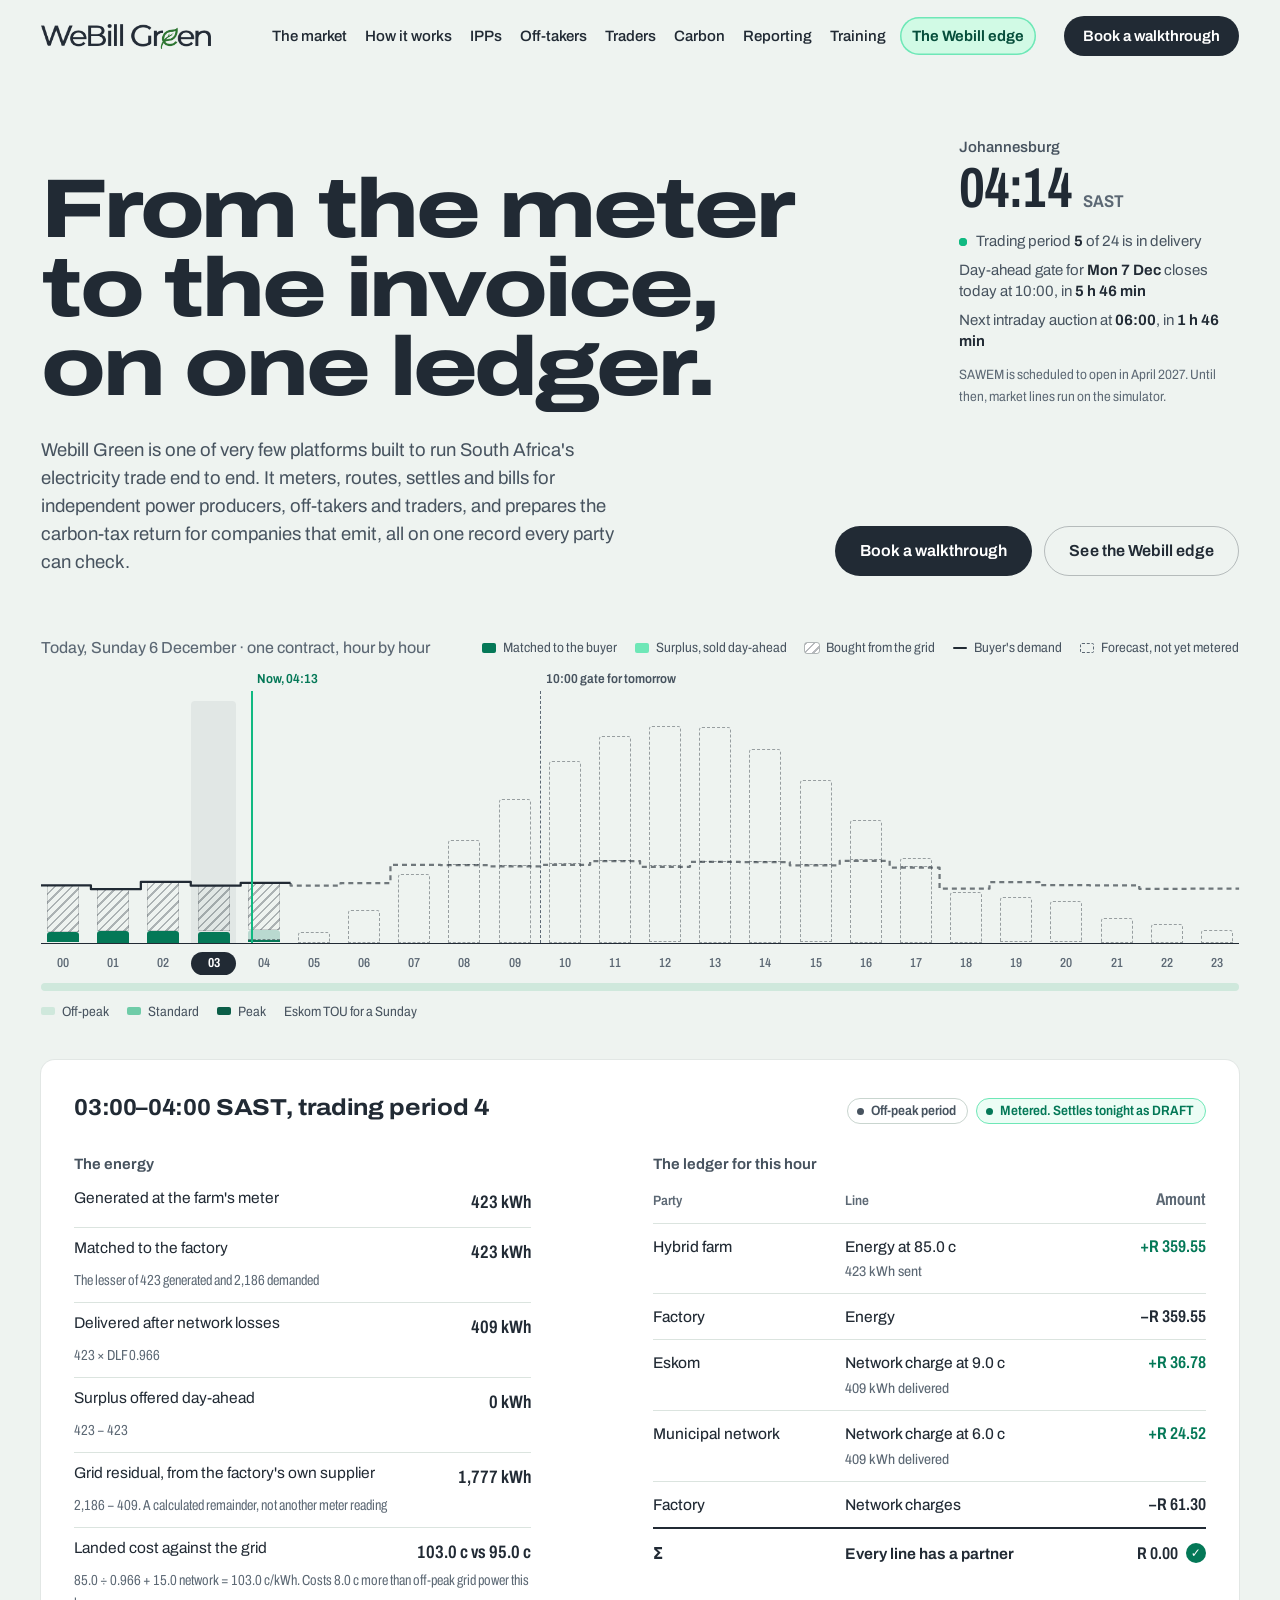
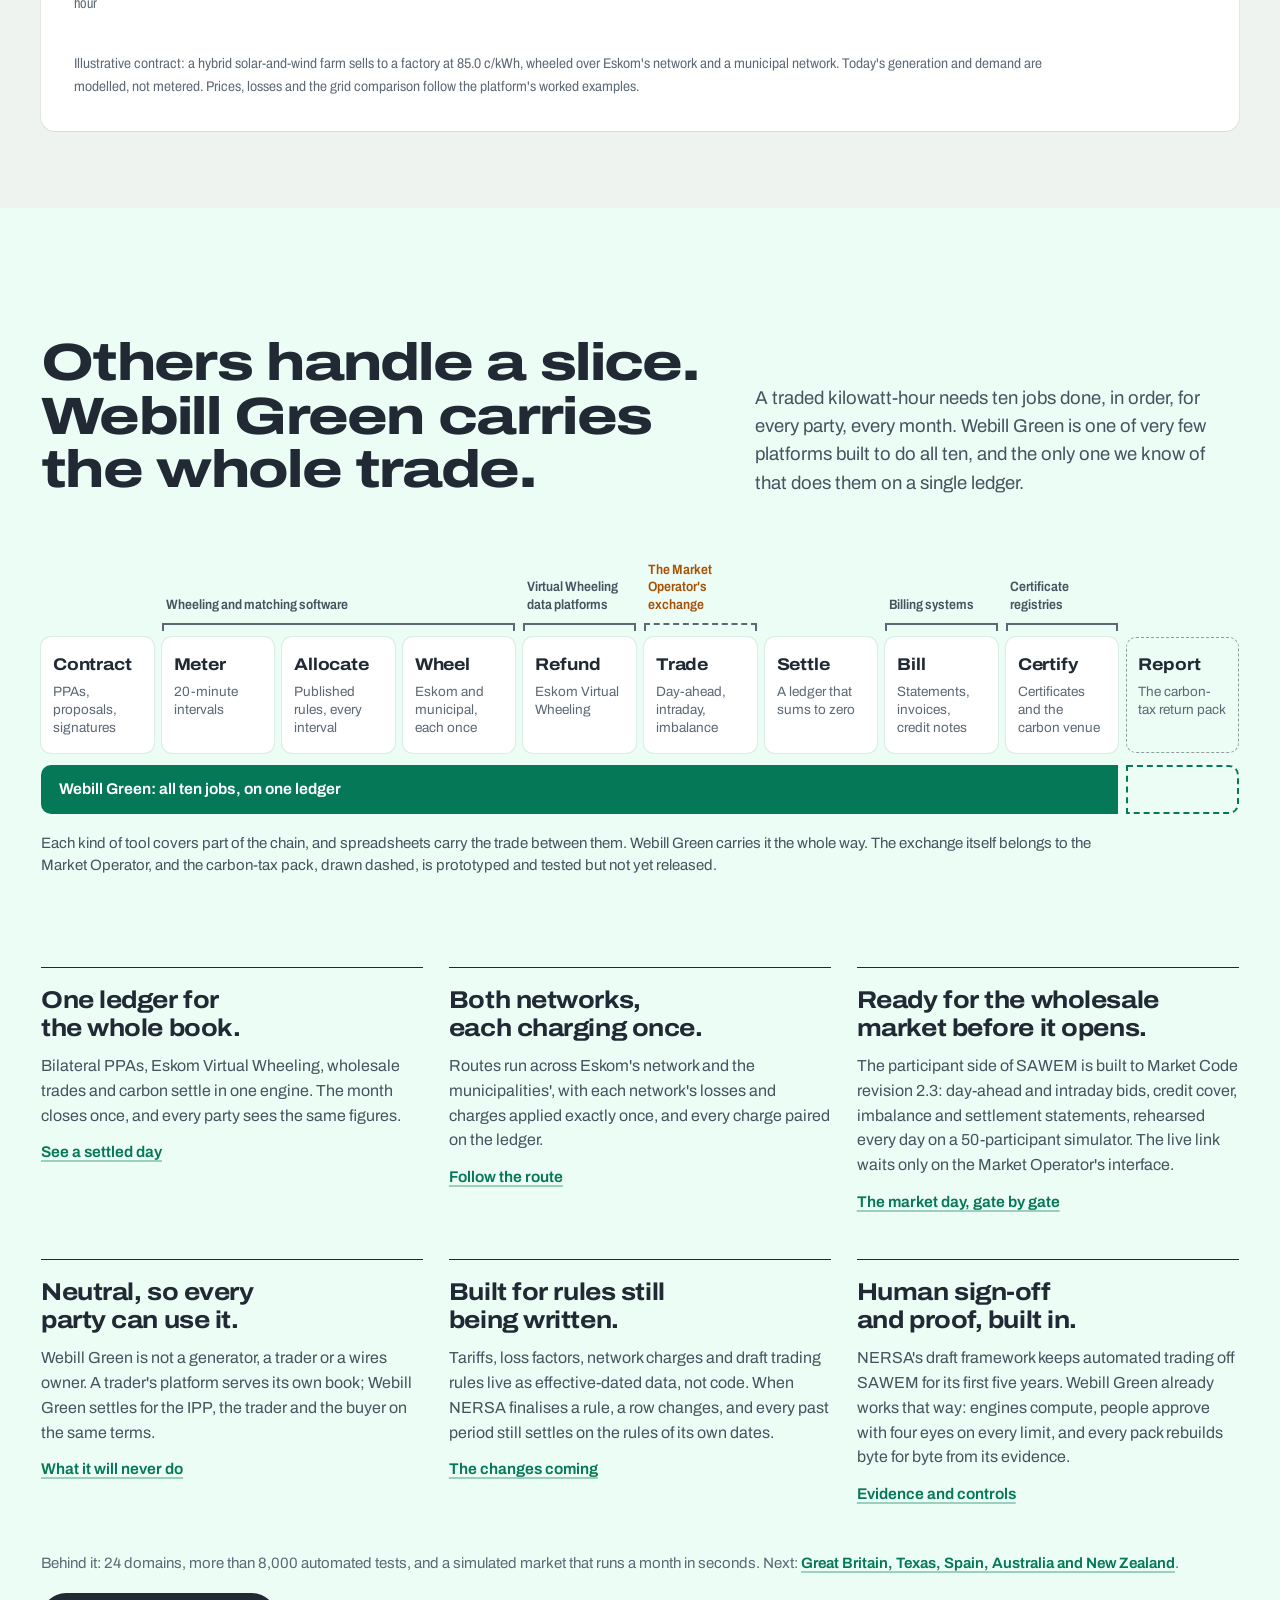
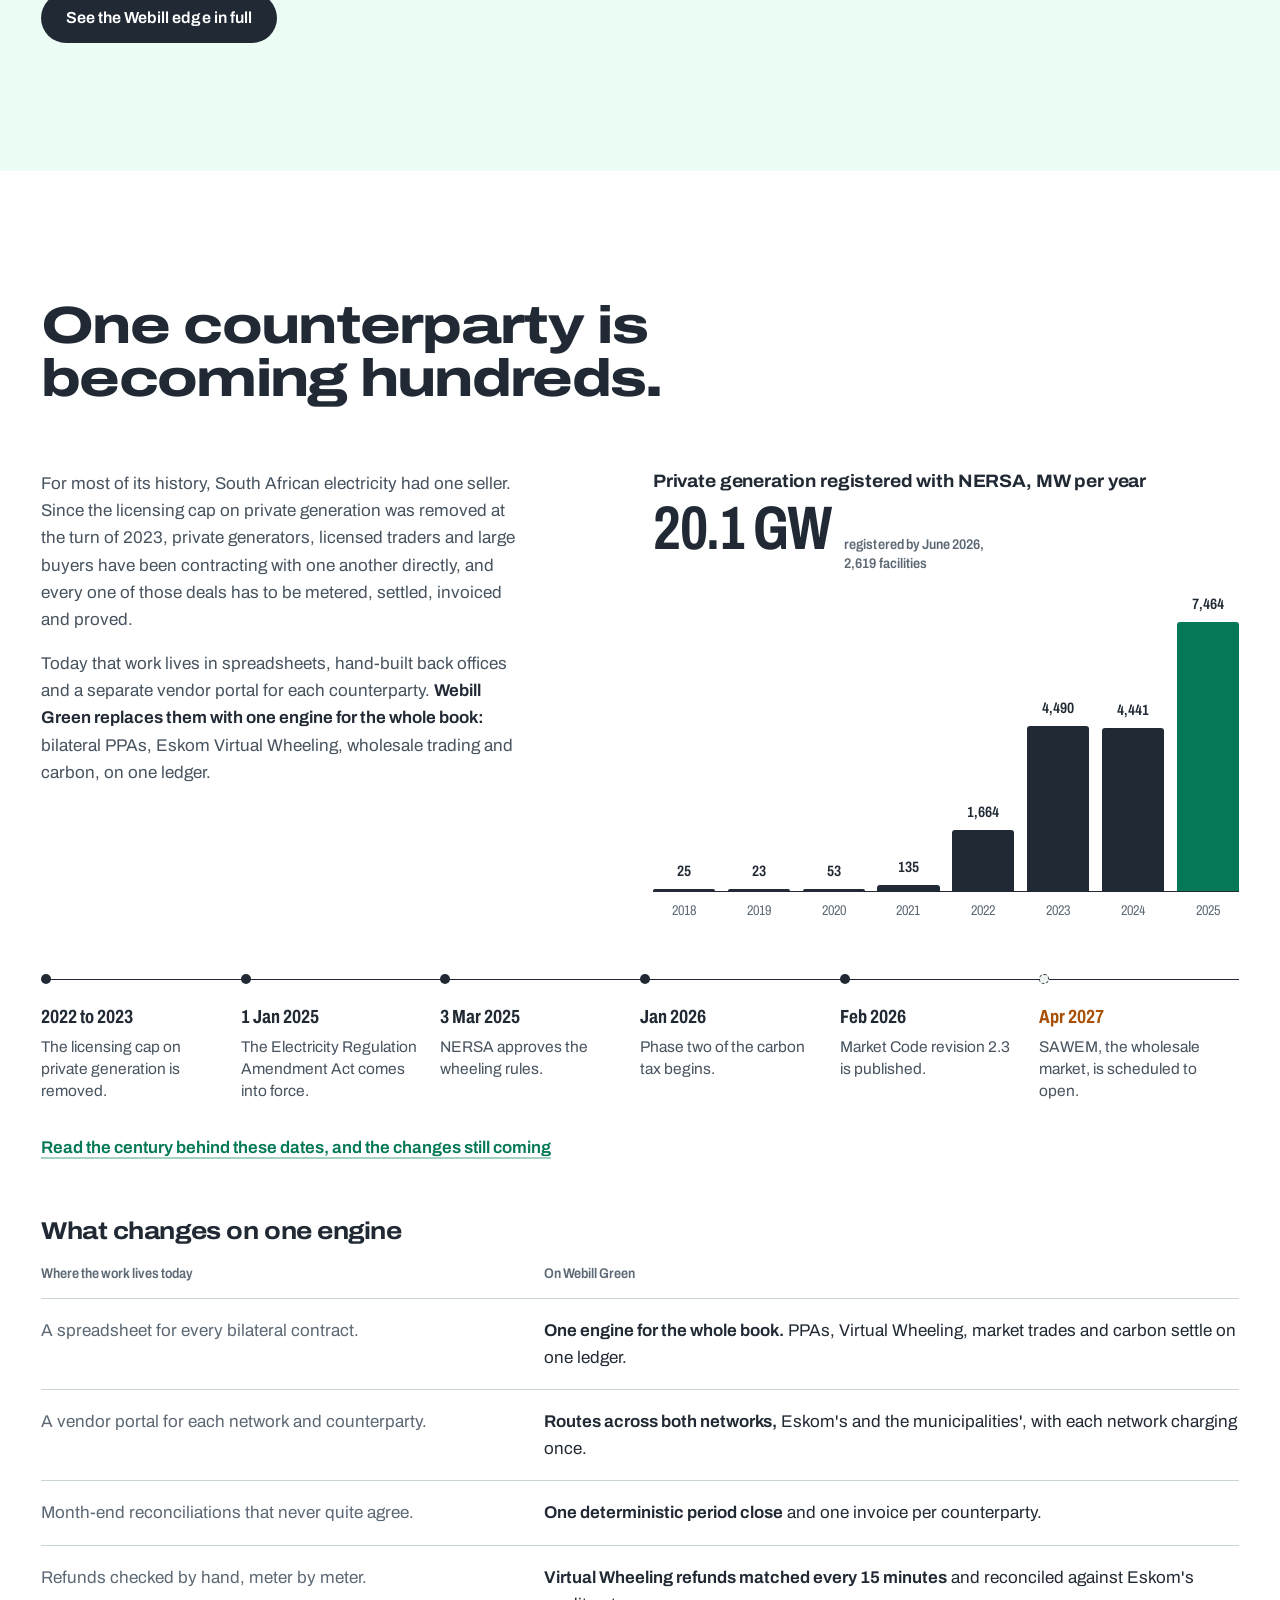
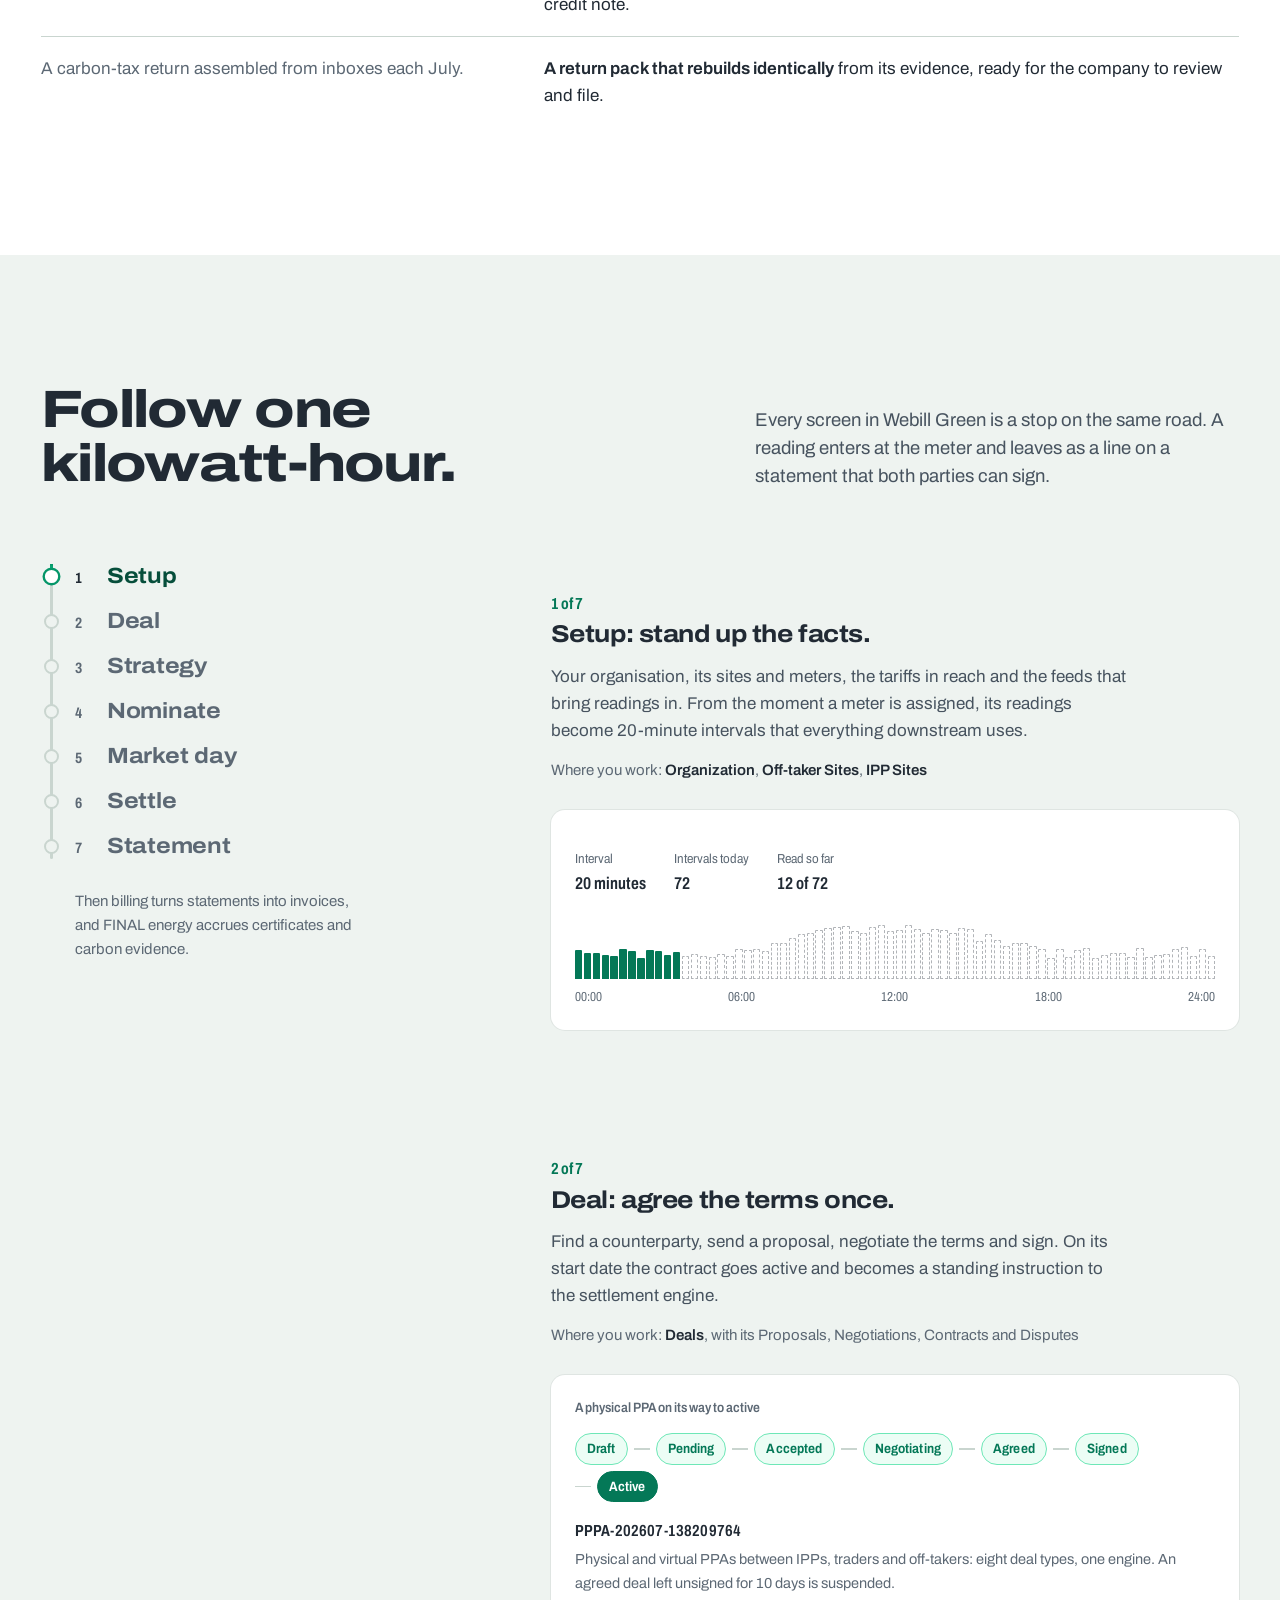
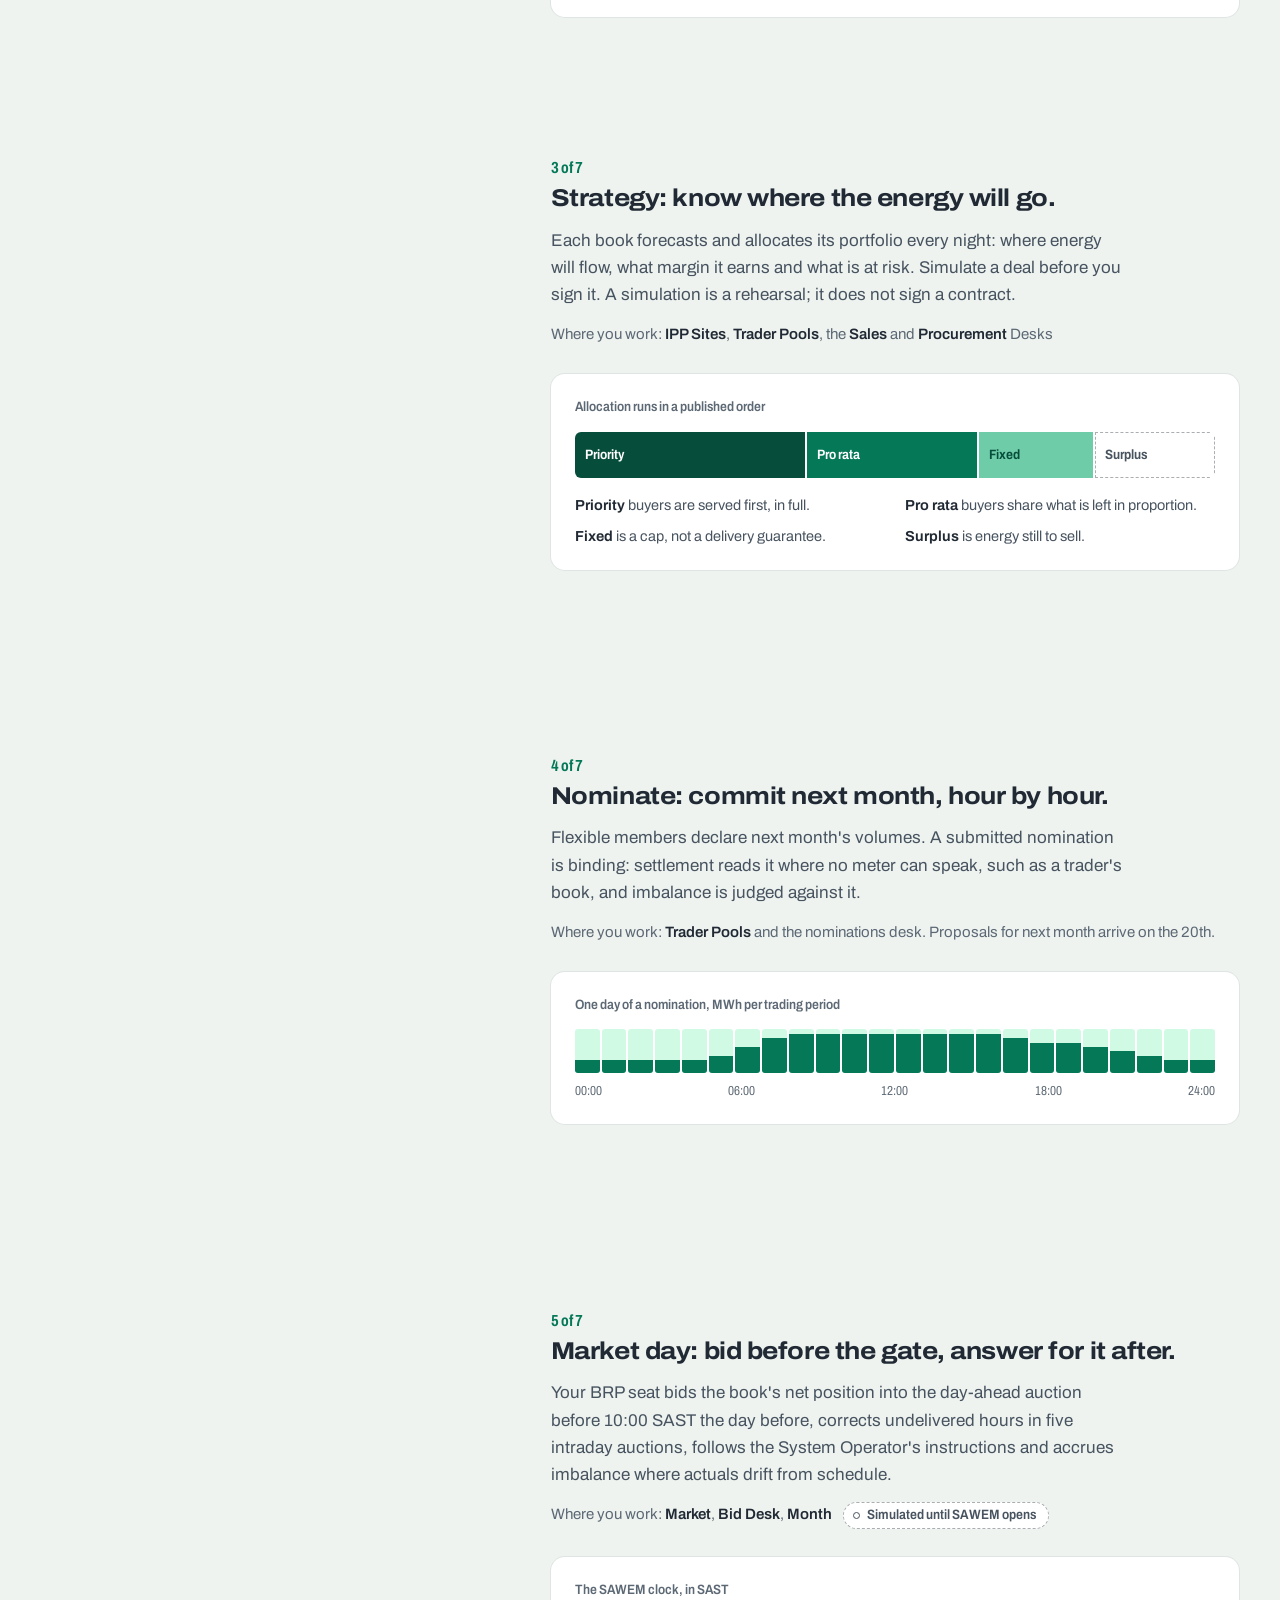
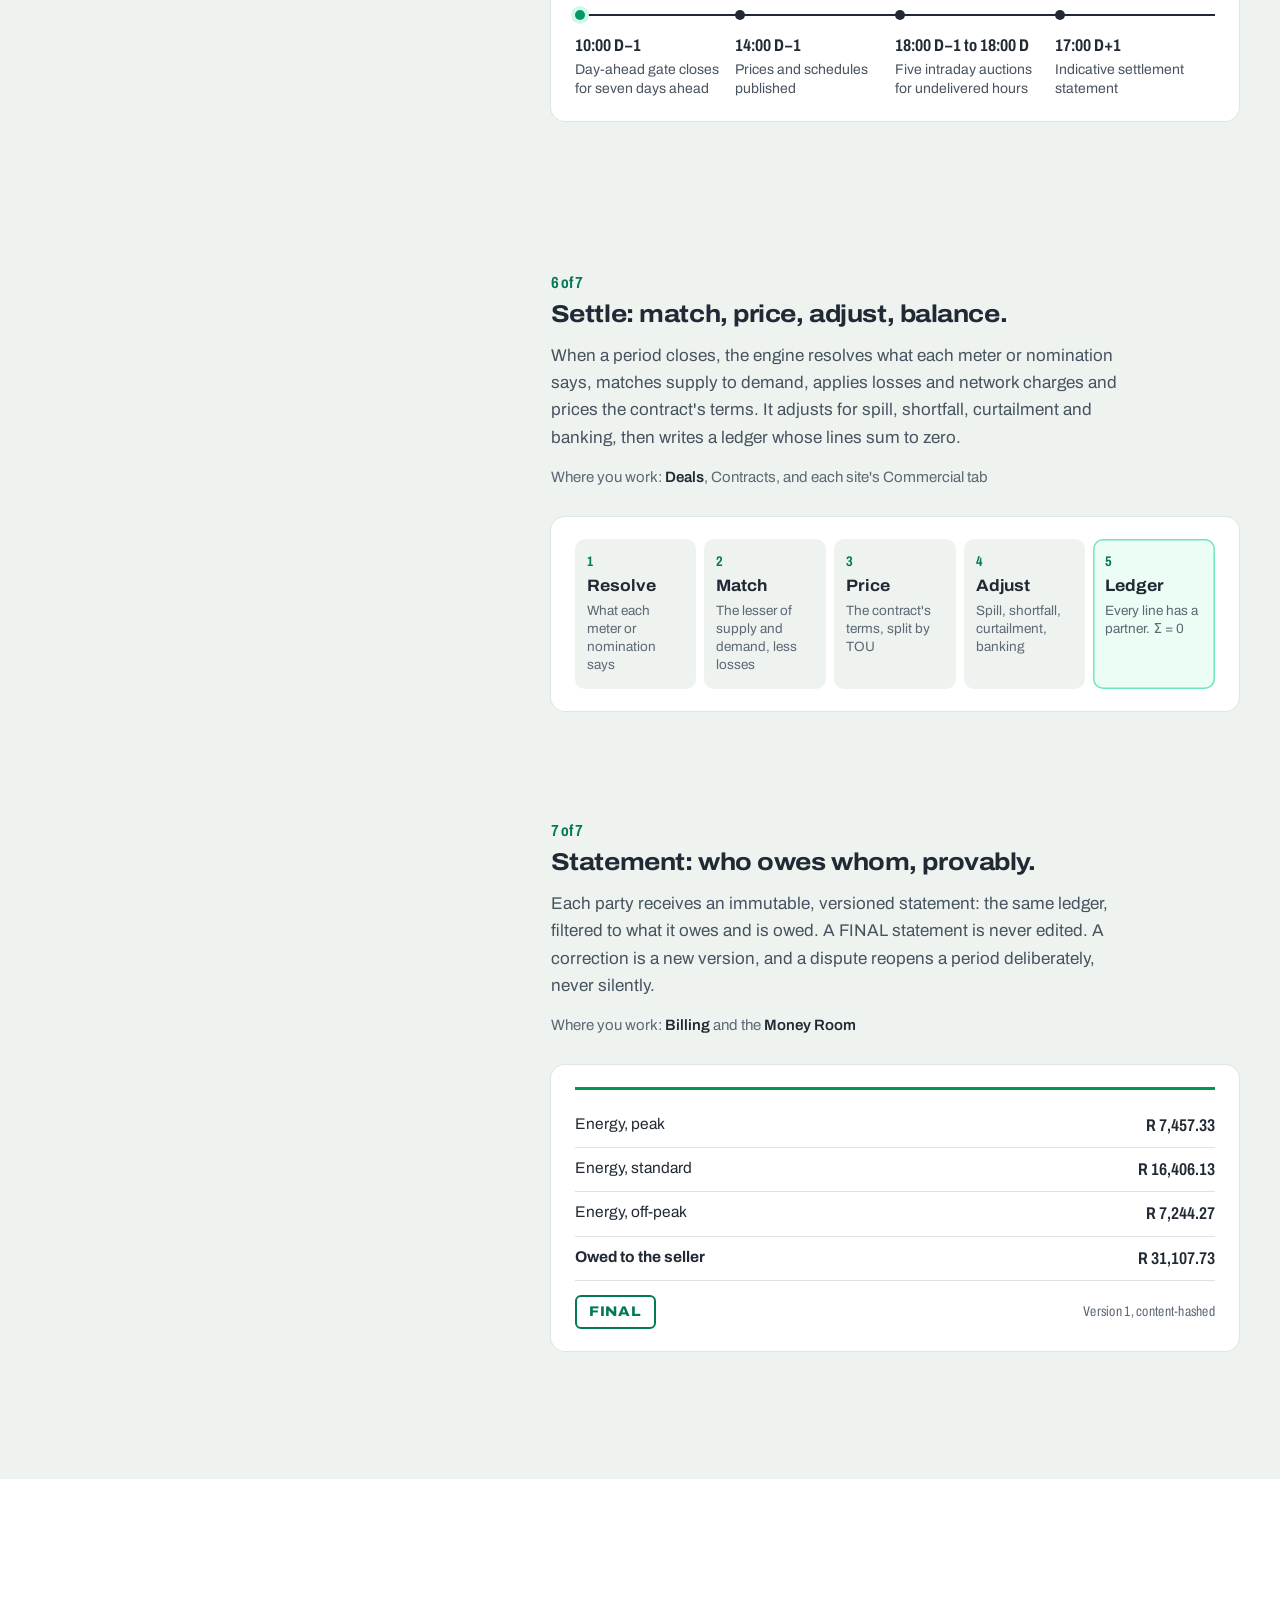
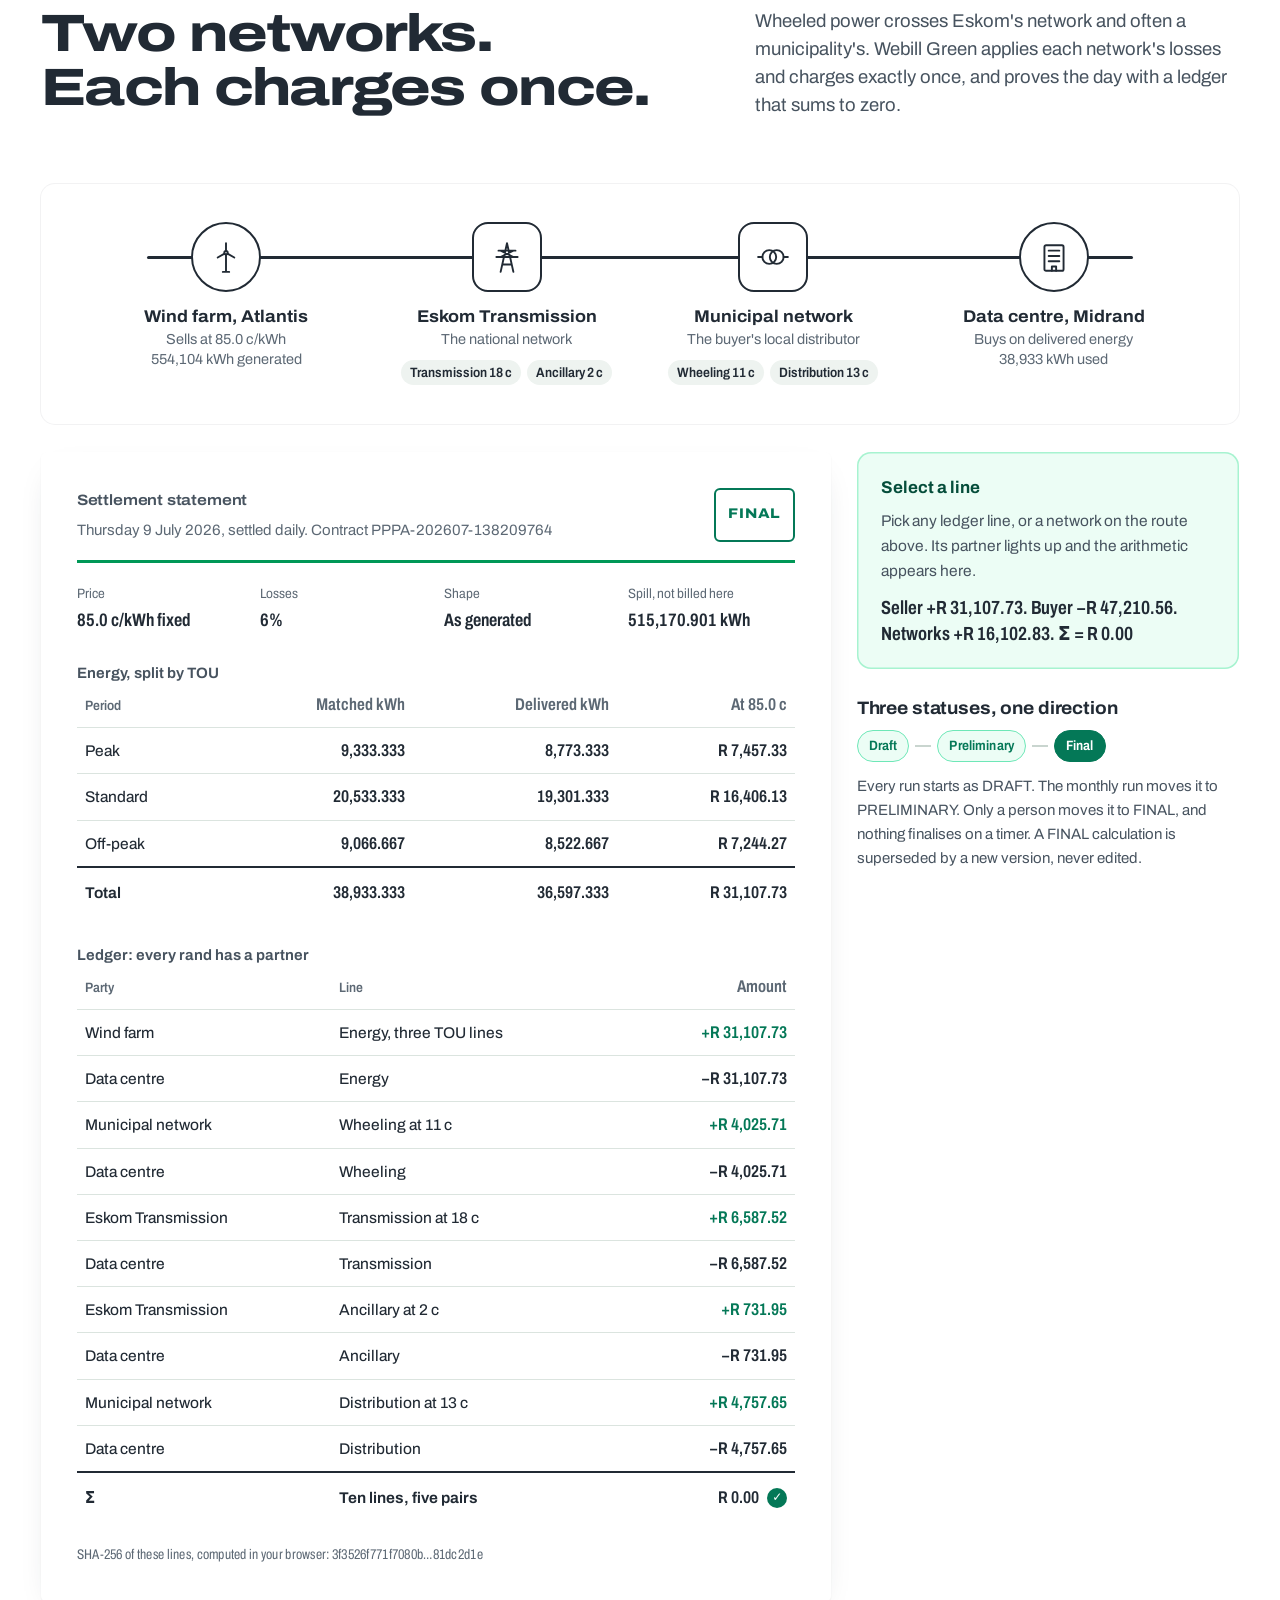
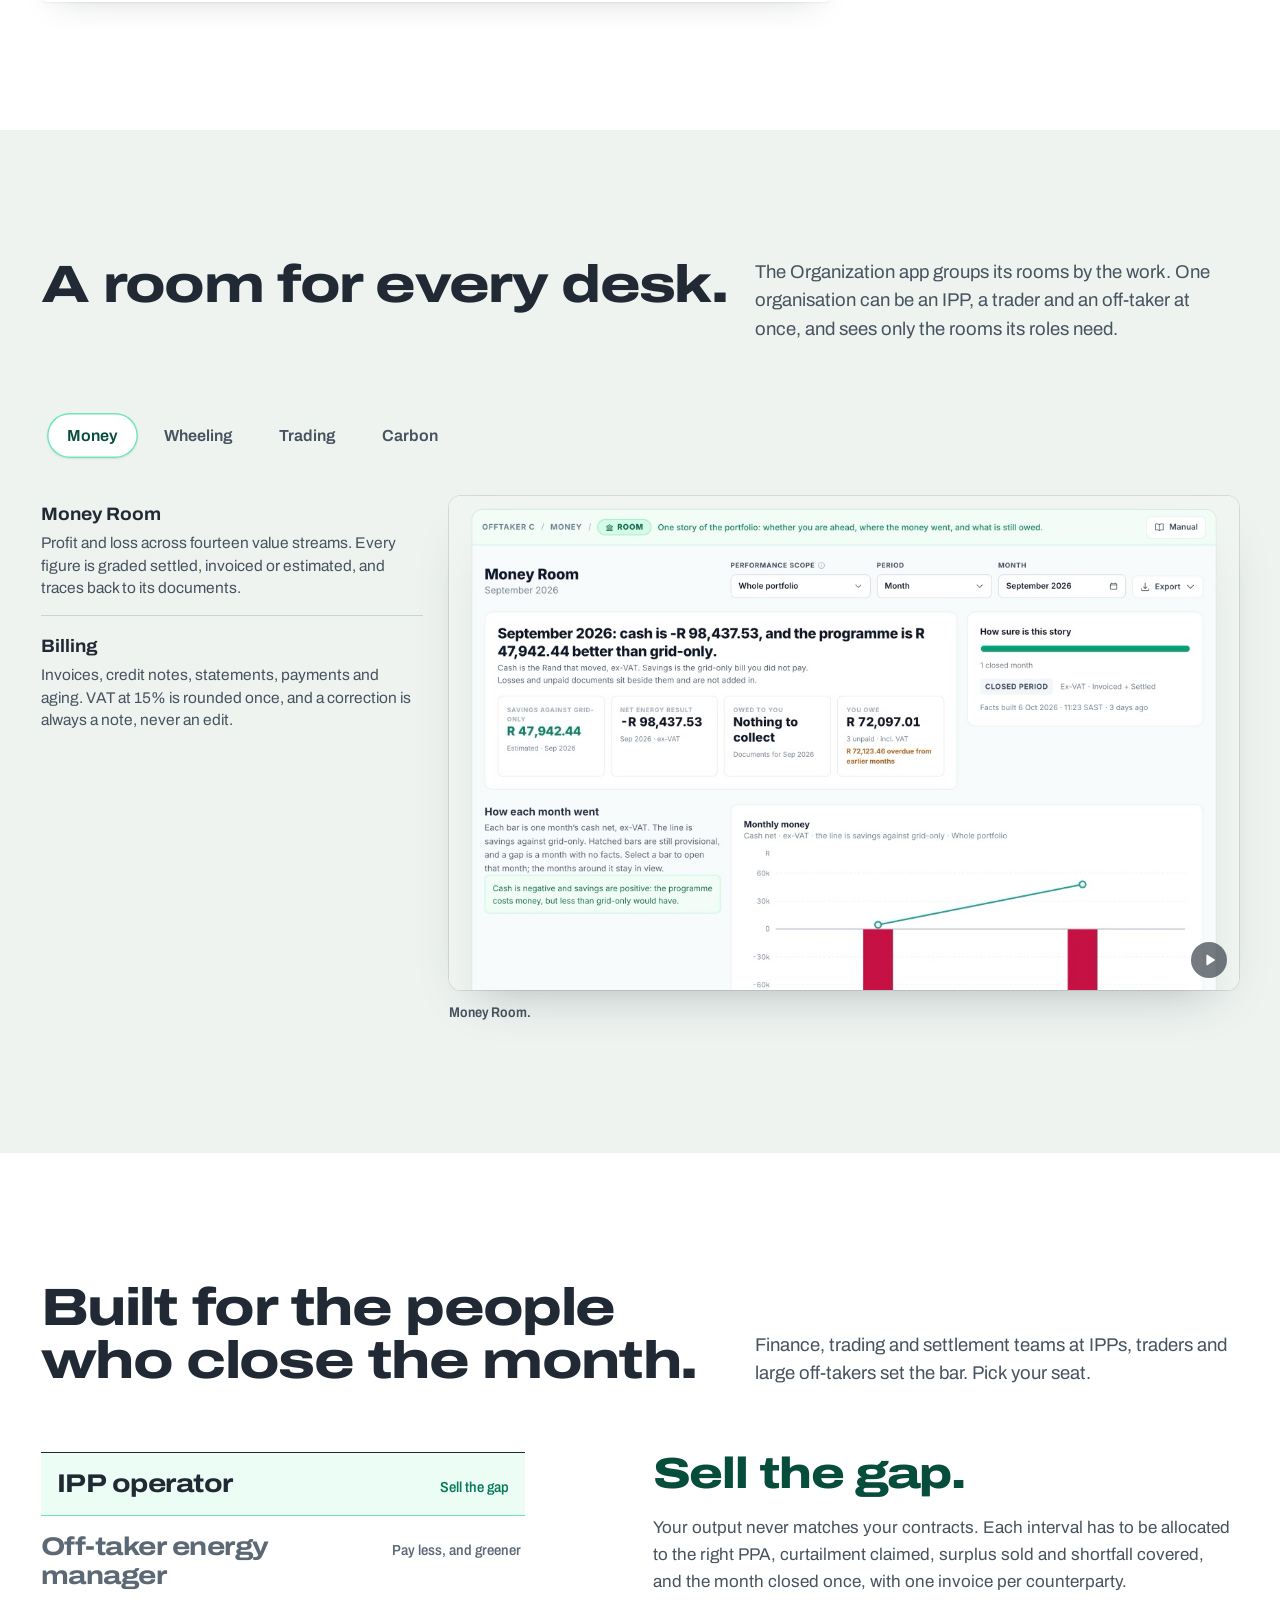
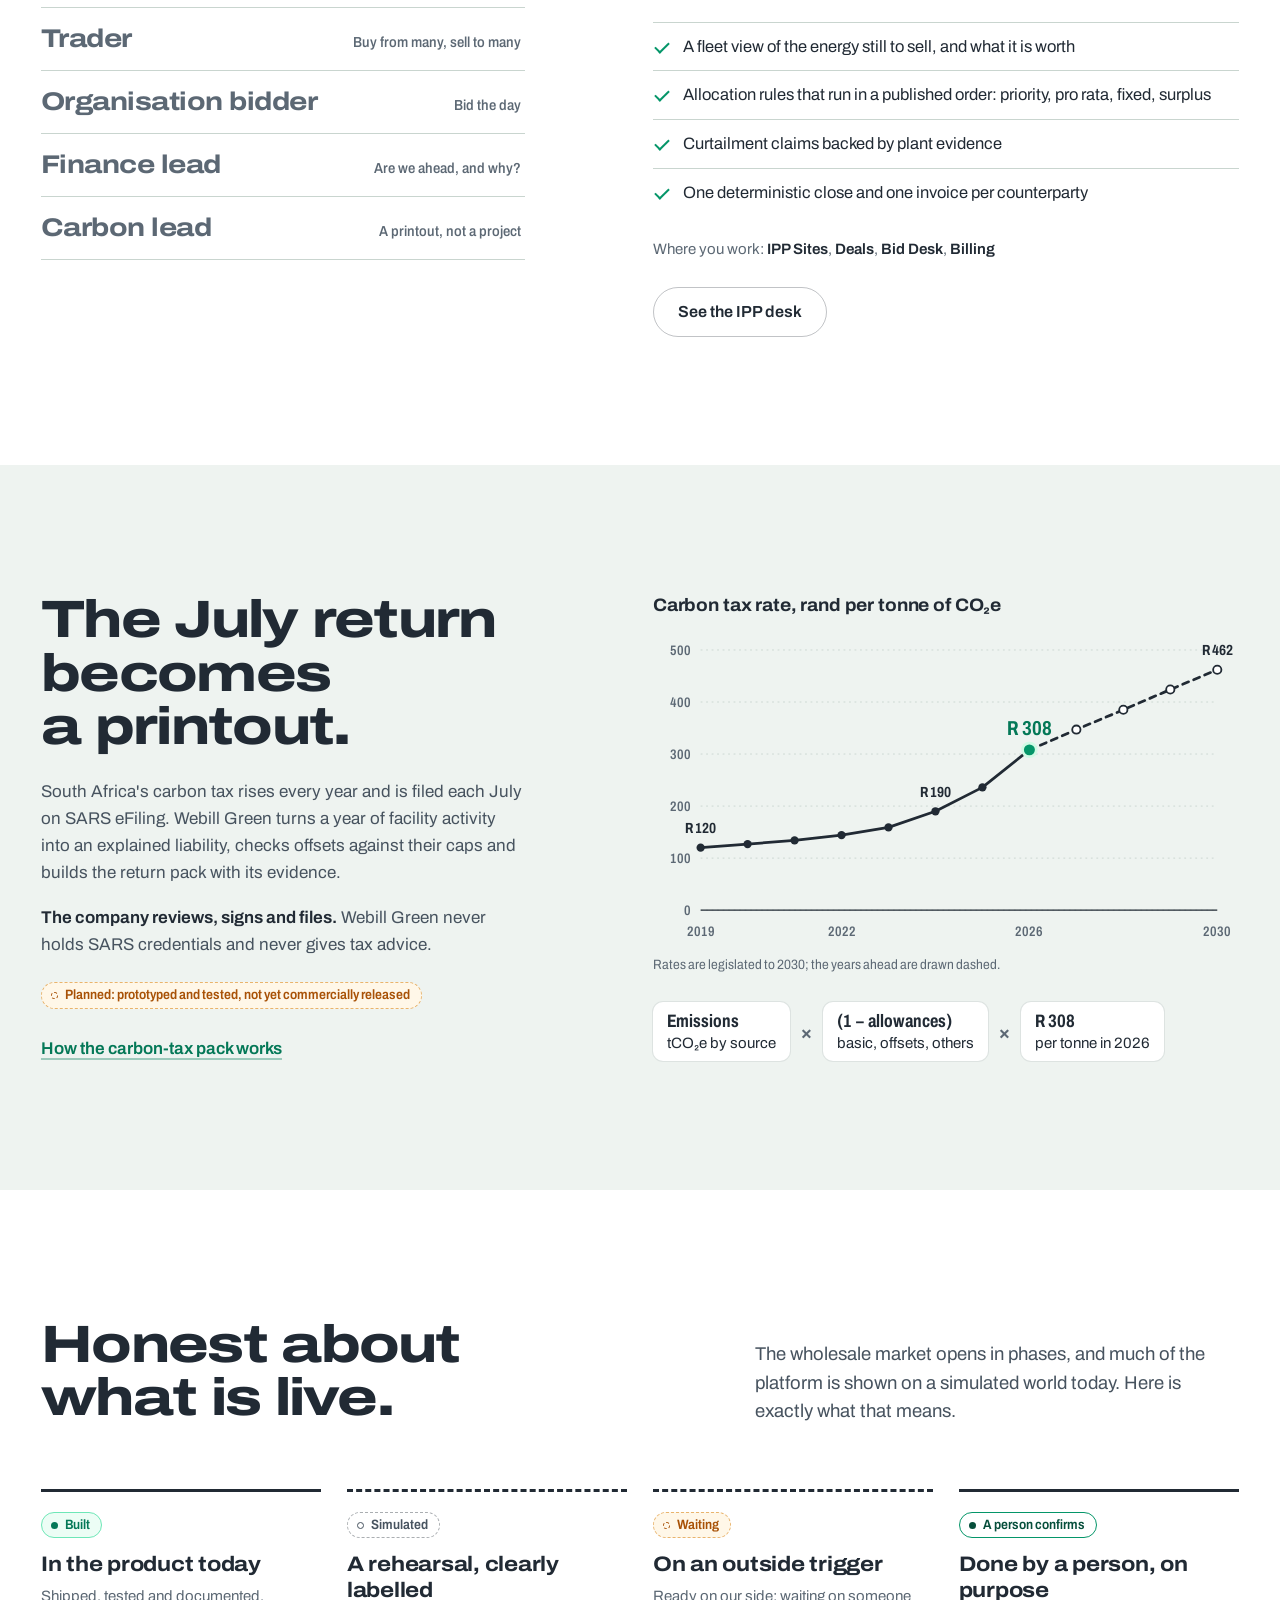
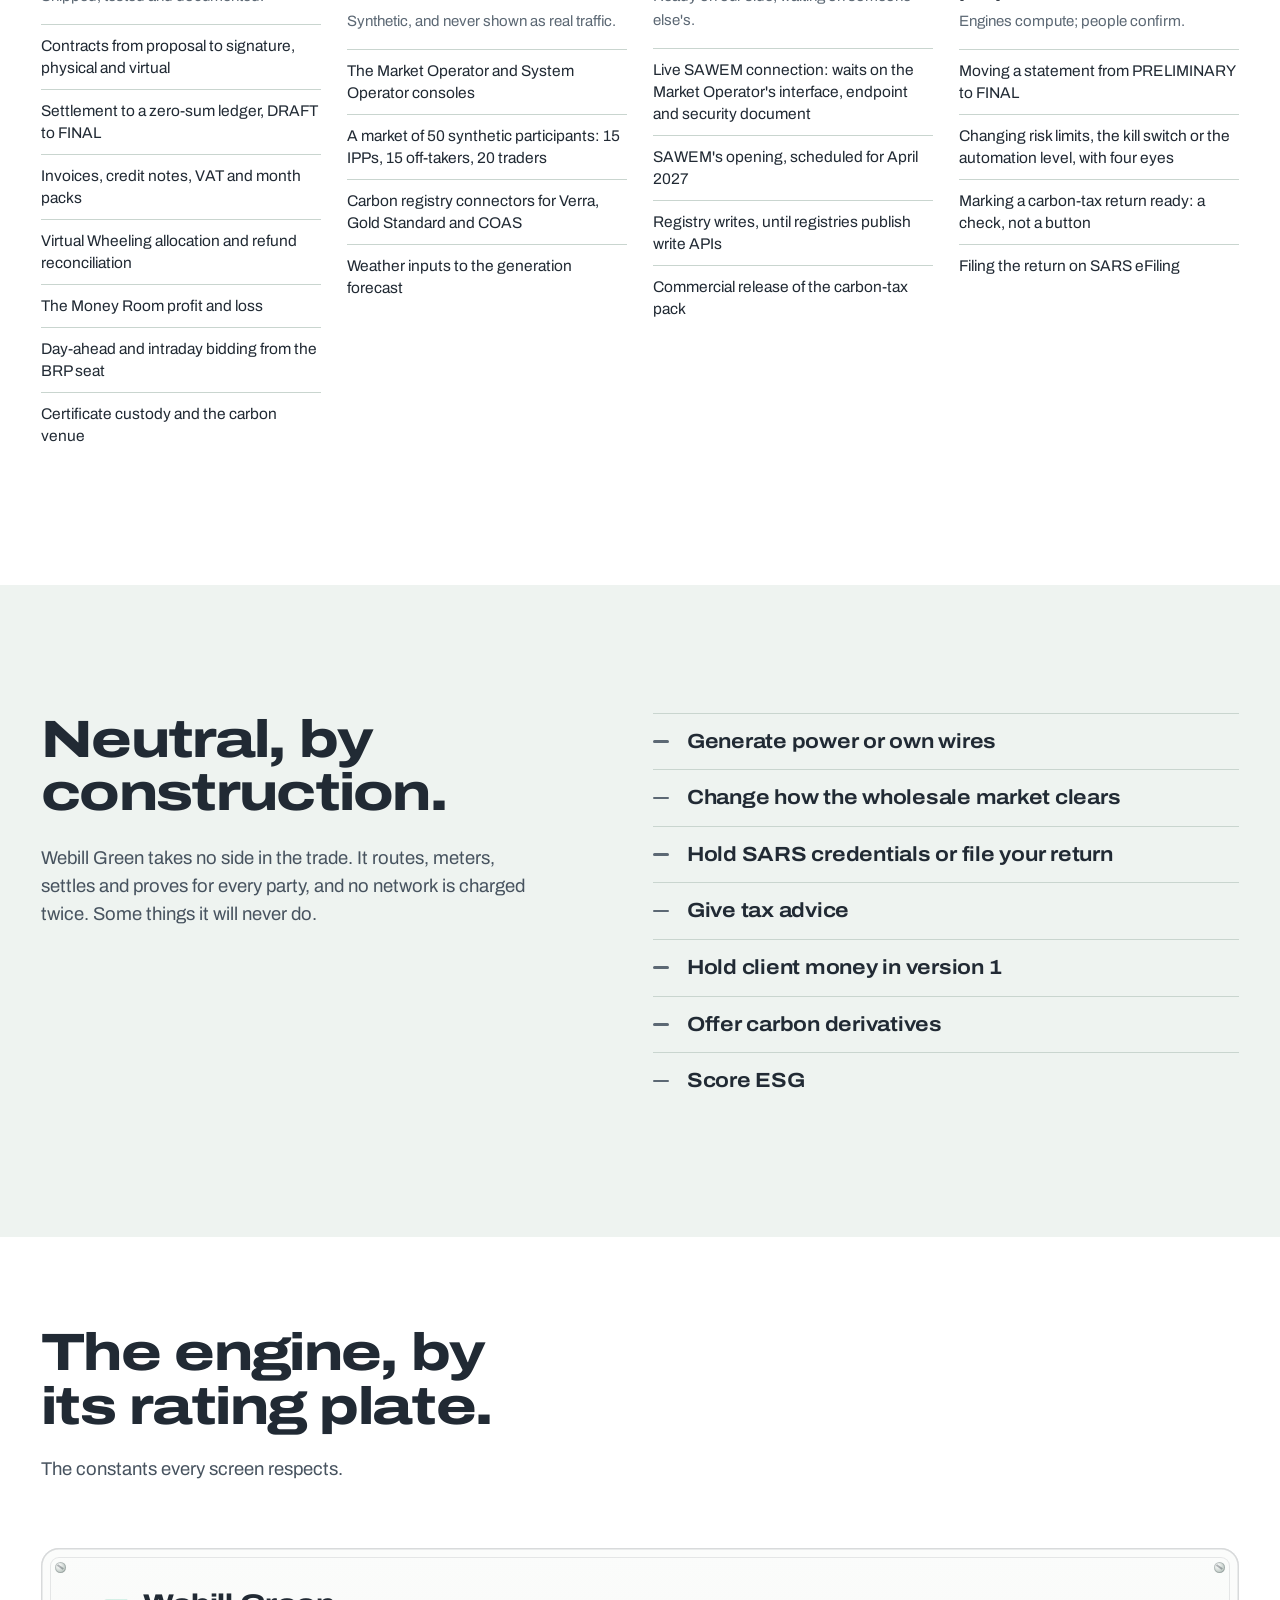
==== commit 3d0e5915: "Room tabs play films instead of screenshots "A room for every desk" on the home page now shows a sho" ====
--- a/index.html
+++ b/index.html
@@ -536,7 +536,7 @@
               <li><strong>Billing</strong><span>Invoices, credit notes, statements, payments and aging. VAT at 15% is rounded once, and a correction is always a note, never an edit.</span></li>
             </ul>
             <figure class="plate room-panel__shot">
-              <div class="plate__frame"><img src="assets/shots/money-room.webp" alt="The Money Room screen showing a month's cash result, savings against grid-only, amounts owed and a monthly money chart." width="1600" height="1000" loading="lazy"></div>
+              <div class="plate__frame plate__frame--film"><video class="plate__film" data-film muted loop playsinline preload="none" poster="assets/films/money-room.jpg" width="1152" height="720" aria-label="Film of the Money Room: the month's four money cards count up, August and September cash bars drop below zero as the savings line climbs to R 47,942.44, and the confidence bar fills to one closed month."><source src="assets/films/money-room.mp4" type="video/mp4"></video><button class="film-toggle" type="button" data-film-toggle aria-label="Pause film"><svg class="film-toggle__pause" viewBox="0 0 16 16" aria-hidden="true"><rect x="3.5" y="2.5" width="3" height="11" rx="1"/><rect x="9.5" y="2.5" width="3" height="11" rx="1"/></svg><svg class="film-toggle__play" viewBox="0 0 16 16" aria-hidden="true"><path d="M5 2.8v10.4a.8.8 0 0 0 1.2.7l8.3-5.2a.8.8 0 0 0 0-1.4L6.2 2.1A.8.8 0 0 0 5 2.8Z"/></svg></button></div>
               <figcaption><strong>Money Room.</strong></figcaption>
             </figure>
           </div>
@@ -550,7 +550,7 @@
               <li><strong>Virtual Wheeling</strong><span>Eskom's monthly refund, matched every 15 minutes across your meters.</span></li>
             </ul>
             <figure class="plate room-panel__shot">
-              <div class="plate__frame"><img src="assets/shots/ipp-fleet.webp" alt="The IPP Sites fleet screen showing installed capacity, sold share, realised price and the share of energy that still needs a buyer." width="1600" height="1000" loading="lazy"></div>
+              <div class="plate__frame plate__frame--film"><video class="plate__film" data-film muted loop playsinline preload="none" poster="assets/films/ipp-fleet.jpg" width="1152" height="720" aria-label="Film of the IPP Sites fleet screen: the snapshot cards count up, the unsold share fills to 95.6 % and the pointer settles on Review the sales plan."><source src="assets/films/ipp-fleet.mp4" type="video/mp4"></video><button class="film-toggle" type="button" data-film-toggle aria-label="Pause film"><svg class="film-toggle__pause" viewBox="0 0 16 16" aria-hidden="true"><rect x="3.5" y="2.5" width="3" height="11" rx="1"/><rect x="9.5" y="2.5" width="3" height="11" rx="1"/></svg><svg class="film-toggle__play" viewBox="0 0 16 16" aria-hidden="true"><path d="M5 2.8v10.4a.8.8 0 0 0 1.2.7l8.3-5.2a.8.8 0 0 0 0-1.4L6.2 2.1A.8.8 0 0 0 5 2.8Z"/></svg></button></div>
               <figcaption><strong>IPP Sites, Fleet.</strong></figcaption>
             </figure>
           </div>
@@ -563,7 +563,7 @@
               <li><strong>Accounts</strong><span>Market accounts, statements and invoices from the Market Operator.</span></li>
             </ul>
             <figure class="plate room-panel__shot">
-              <div class="plate__frame"><img src="assets/shots/bid-desk.webp" alt="The Bid Desk screen showing the trading day's stages, submissions, items needing attention and the portfolio position by hour." width="1600" height="1000" loading="lazy"></div>
+              <div class="plate__frame plate__frame--film"><video class="plate__film" data-film muted loop playsinline preload="none" poster="assets/films/trader-bid-desk.jpg" width="1152" height="720" aria-label="Film of the Bid Desk: the trading day's stages and market clock, submissions and items needing attention, and the portfolio's hourly position."><source src="assets/films/trader-bid-desk.mp4" type="video/mp4"></video><button class="film-toggle" type="button" data-film-toggle aria-label="Pause film"><svg class="film-toggle__pause" viewBox="0 0 16 16" aria-hidden="true"><rect x="3.5" y="2.5" width="3" height="11" rx="1"/><rect x="9.5" y="2.5" width="3" height="11" rx="1"/></svg><svg class="film-toggle__play" viewBox="0 0 16 16" aria-hidden="true"><path d="M5 2.8v10.4a.8.8 0 0 0 1.2.7l8.3-5.2a.8.8 0 0 0 0-1.4L6.2 2.1A.8.8 0 0 0 5 2.8Z"/></svg></button></div>
               <figcaption><strong>Bid Desk.</strong></figcaption>
             </figure>
           </div>
@@ -575,7 +575,7 @@
               <li><strong>Certificates</strong><span>Renewable certificates accrued from FINAL settlement and mirrored from the registry.</span></li>
             </ul>
             <figure class="plate room-panel__shot">
-              <div class="plate__frame"><img src="assets/shots/carbon-tax.webp" alt="The carbon-tax year screen showing estimated liability, confirmed emissions, evidence gaps and the path from emissions to liability." width="1600" height="1000" loading="lazy"></div>
+              <div class="plate__frame plate__frame--film"><video class="plate__film" data-film muted loop playsinline preload="none" poster="assets/films/carbon-tax-year.jpg" width="1152" height="720" aria-label="Film of the carbon-tax year: the estimated liability counts up to R 23,568,160.00, each emission category turns tonnes into taxable tonnes and rand, and the pointer settles on Open Return packs."><source src="assets/films/carbon-tax-year.mp4" type="video/mp4"></video><button class="film-toggle" type="button" data-film-toggle aria-label="Pause film"><svg class="film-toggle__pause" viewBox="0 0 16 16" aria-hidden="true"><rect x="3.5" y="2.5" width="3" height="11" rx="1"/><rect x="9.5" y="2.5" width="3" height="11" rx="1"/></svg><svg class="film-toggle__play" viewBox="0 0 16 16" aria-hidden="true"><path d="M5 2.8v10.4a.8.8 0 0 0 1.2.7l8.3-5.2a.8.8 0 0 0 0-1.4L6.2 2.1A.8.8 0 0 0 5 2.8Z"/></svg></button></div>
               <figcaption><strong>Carbon Tax.</strong> The tax pack is not yet commercially released.</figcaption>
             </figure>
           </div>
